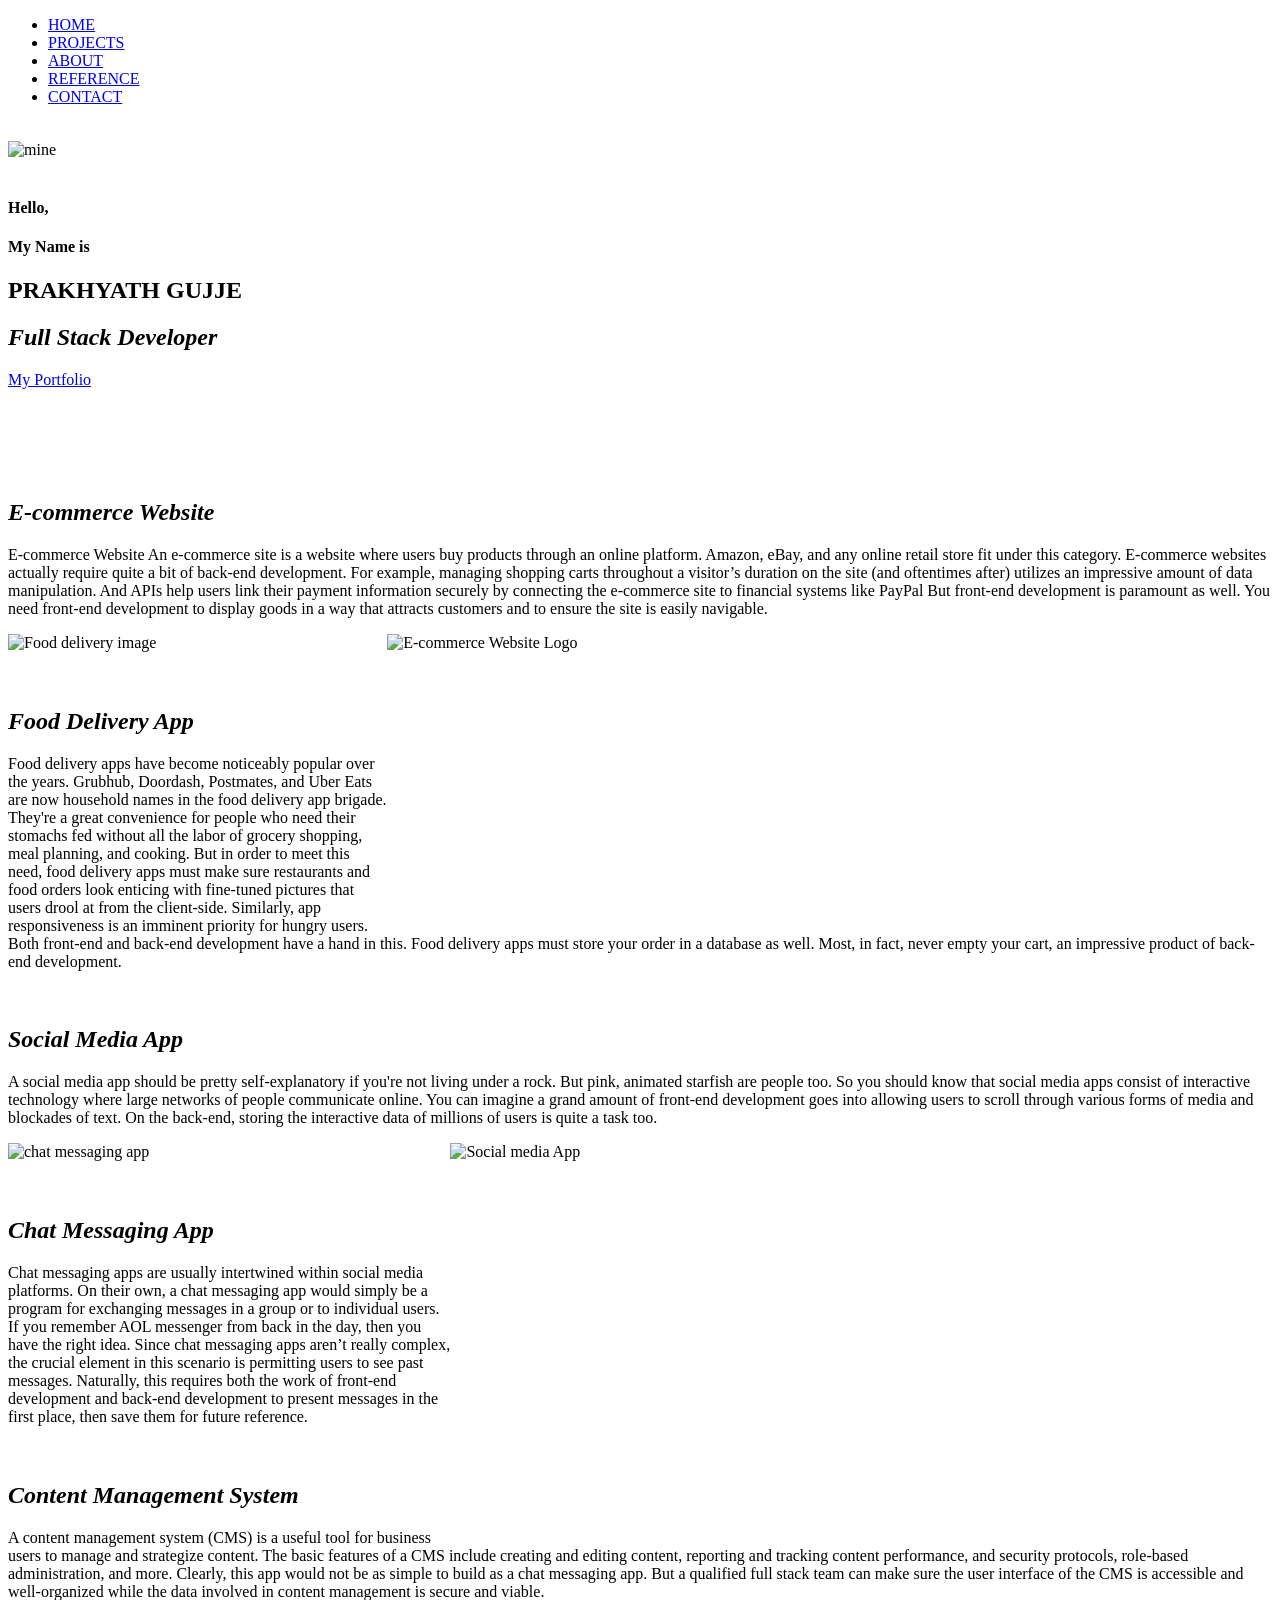
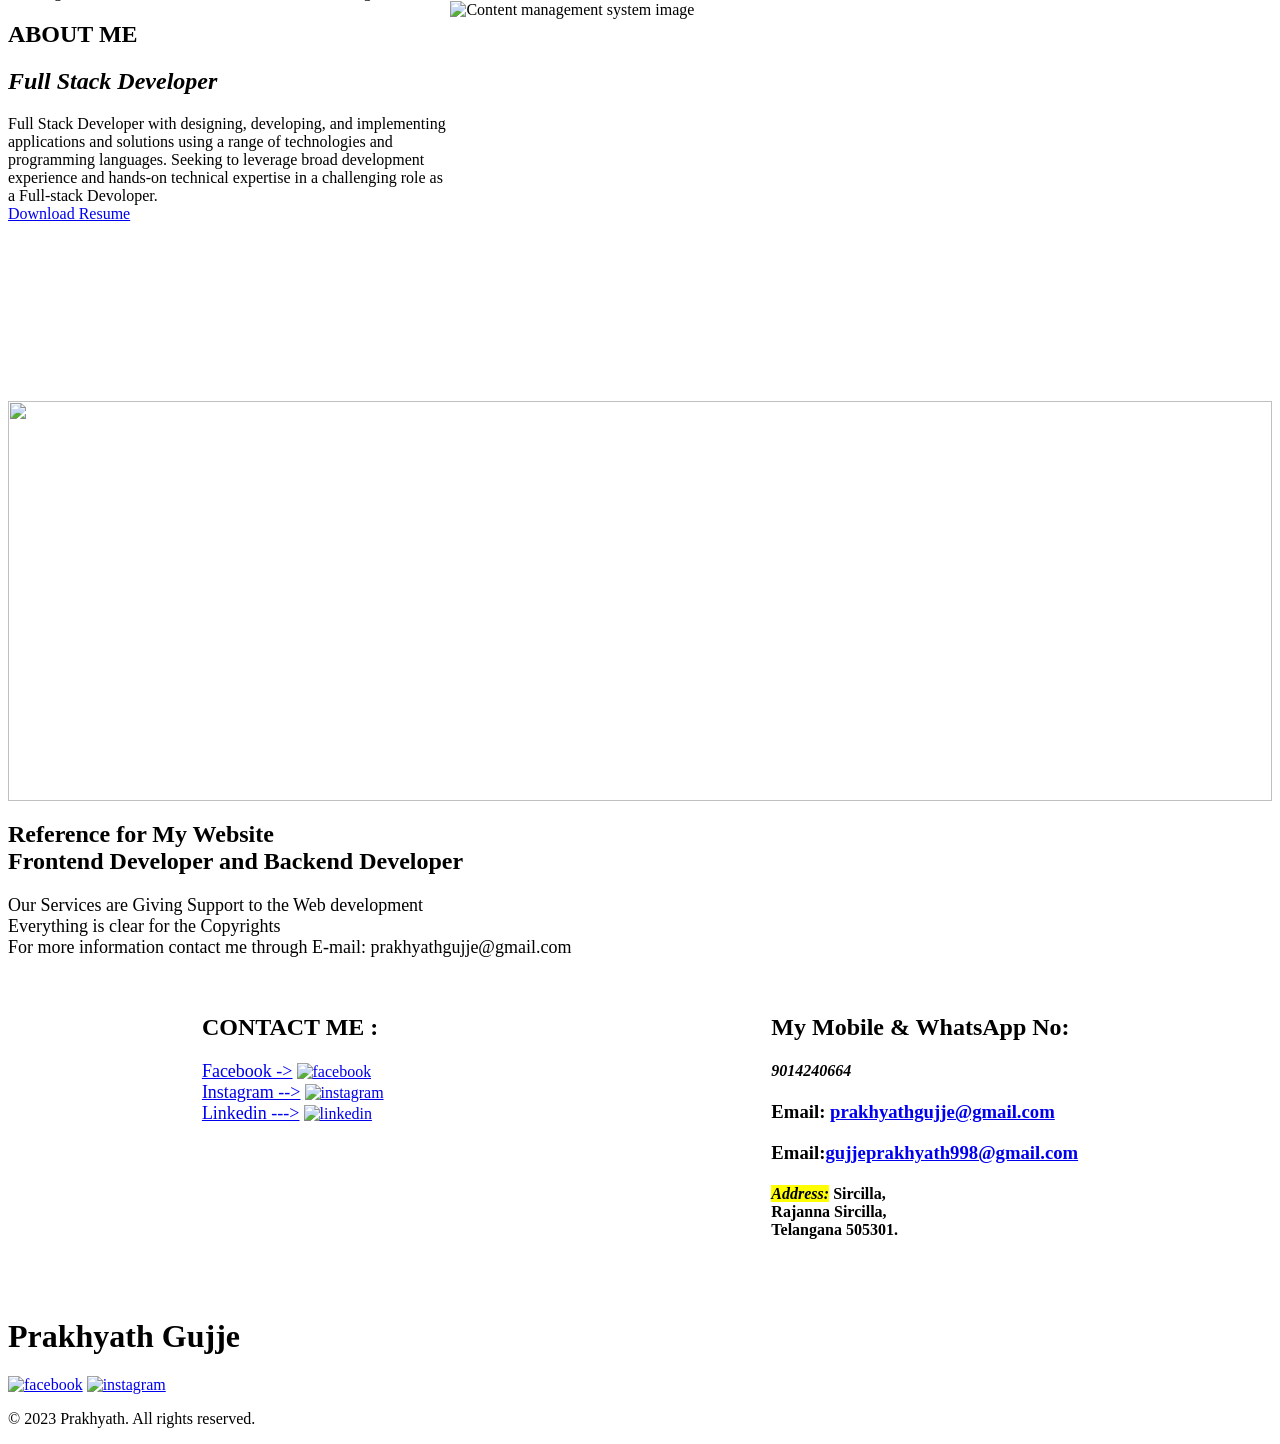
==== index.html @ 306a44a0 "index.html Added responsiveness" ====
<!DOCTYPE html>
<meta charset="UTF-8">
<meta name="description" content="Portfolio of Prakhyath Gujje - Full Stack Developer">
<meta name="viewport" content="width=device-width, initial-scale=1">
<link href="https://fonts.googleapis.com/css2?family=Roboto&display=swap" rel="stylesheet">
<html>
    <head>
    <title>My Portfolio</title>
    <link rel="icon" href="">
  
    <link rel="stylesheet" href="./portfolio.css">
    </head>
   
    <body>
        <header>
        
        <ul>
            <li><a href="#home">HOME </a></li>
        <li><span><a href="#my_projects">PROJECTS </a></span></li>
        <li><a href="#about">ABOUT</a></li>    
        <li><a href="#reference"> REFERENCE </a></li>
        <li> <a href="#contact"> CONTACT</a></li>        </ul>
        </header>
     
        
        <section id="home">
              <div>
            <div class="relative-container">
                    <br>
                <div class="left">
                               
                    <img src="Prakhyath-Img.JPG" height="auto" align="center" width="auto" alt="mine" style="overflow-y: hidden;"><br>
            </div><br>
                
                    <div class="right"> 

                        <h4>Hello,<SPan></SPan></h4>
                        <h4>My Name is <SPAn></SPAn></h4>
                        <h2><span>PRAKHYATH GUJJE</span><br>
                             <h1><i> Full Stack Developer</i></h1>
                               <a href="#my_projects" type="button" class="cta">
                                My Portfolio
                            </a></h2>
               
            </div>
        </div>
              </div>
        </section><br><br><br> 
        <div id="my_projects"> 
       <div>
       
        <article > 
         
                <div>
                   
                    <div>
                <div class="left"><br><br>
                    <h1><i> E-commerce Website</i></h1>
                    <p> E-commerce Website
                        An e-commerce site is a website where users buy products through an online platform.
                        
                        Amazon, eBay, and any online retail store fit under this category. 
                        
                        E-commerce websites actually require quite a bit of back-end development.
                        
                        For example, managing shopping carts throughout a visitor’s duration on the site (and oftentimes after) utilizes an impressive amount of data manipulation.
                        
                        And APIs help users link their payment information securely by connecting the e-commerce site to financial systems like PayPal 
                        
                        But front-end development is paramount as well. You need front-end development to display goods in a way that attracts customers and to ensure the site is easily navigable.               
                    </div>
             <div class="right">
                <img src="E-commerce.png" align="right" height="300px" width="70%" alt="E-commerce Website Logo">
            </div>
            </div>
            </div>
        </article>
        <nav>
            <div class="left">
                <img src="FoodDelivery.jpg" height="400px" width="65%" alt="Food delivery image">
             </div><br><br>
             <div class="right">
                <h1><i> Food Delivery App</i></h1>
               
                Food delivery apps have become noticeably popular over the years. 
                
                Grubhub, Doordash, Postmates, and Uber Eats are now household names in the food delivery app brigade. 
                
                They're a great convenience for people who need their stomachs fed without all the labor of grocery shopping, meal planning, and cooking. 
                
                But in order to meet this need, food delivery apps must make sure restaurants and food orders look enticing with fine-tuned pictures that users drool at from the client-side. 
                
                Similarly, app responsiveness is an imminent priority for hungry users. Both front-end and back-end development have a hand in this. 
                
                Food delivery apps must store your order in a database as well. Most, in fact, never empty your cart, an impressive product of back-end development. 
             </div>
             
        </nav>
    
        <article>
            <div class="left"><br><br>
               <h1><i>Social Media App</i></h1> 
               <p>A social media app should be pretty self-explanatory if you're not living under a rock. But pink, animated starfish are people too. 
                
                So you should know that social media apps consist of interactive technology where large networks of people communicate online.  
                
                You can imagine a grand amount of front-end development goes into allowing users to scroll through various forms of media and blockades of text. 
                
                On the back-end, storing the interactive data of millions of users is quite a task too. </p> 
            </div>
            <div class="right">
                <img src="SocialMedia.jpg" align="right" height="400px" width="65%" alt="Social media App">
            </div>
        </article>
        <nav>
            <div class="left">
        <img src="ChatMessage.jpg" height="400px" width="65%" alt="chat messaging app">
    </div>
    <div class="right"><br><br>
       <h1><i> Chat Messaging App</i></h1>
Chat messaging apps are usually intertwined within social media platforms. 

On their own, a chat messaging app would simply be a program for exchanging messages in a group or to individual users. 

If you remember AOL messenger from back in the day, then you have the right idea. 

Since chat messaging apps aren’t really complex, the crucial element in this scenario is permitting users to see past messages. 

Naturally, this requires both the work of front-end development and back-end development to present messages in the first place, then save them for future reference.


    </div>
    
        </nav>
        <article>
            <div class="left"><br><br>
               
              <h1><i>Content Management System</i></h1>  
A content management system (CMS) is a useful tool for business users to manage and strategize content. 

The basic features of a CMS include creating and editing content, reporting and tracking content performance, and security protocols, role-based administration, and more. 

Clearly, this app would not be as simple to build as a chat messaging app. 

But a qualified full stack team can make sure the user interface of the CMS is accessible and well-organized while the data involved in content management is secure and viable. 
            </div>
            <div class="right">
                <img src="ContentManagement.png" align="right" height="400px" width="65%" alt="Content management system image">
            </div>
        </article>
    </div>
</div>
    <nav id="about">
        <div class="right">
            <h1> ABOUT ME</h1>
           <h1><i> Full Stack Developer</i></h1>
            Full Stack Developer with designing, developing, and implementing applications and solutions using a range of technologies and programming languages. Seeking to leverage broad development experience and hands-on technical expertise in a challenging role as a Full-stack Devoloper. <br>
            <a href="prakhyath-gujje-dotNet-resume-23-08-23.pdf.pdf" type="button" target="_blank" class="cta">
             Download Resume
            </a>
        </div>
        <div class="left">
            <img src="AboutMe.jpg" align="center" height="400px" width="100%">
        </div>
       
    </nav>
        <section>
            <div id="reference">
                      <h1>Reference for My Website<br>
                        Frontend Developer and Backend Developer</h1> 
                        <div>
                            <P style="font-size:large;">
                            Our Services are Giving Support to the Web development<br>
                            Everything is clear for the Copyrights <br>
                            For more information contact me through E-mail: prakhyathgujje@gmail.com
                        </P>
                        
                   </div>

                </div>
            </section><br>

            <article style="display: flex; width: 100%; justify-content: space-around;">
                <div id="contact">
                    <h1><span>C</span>ONTACT  <SPan>M</SPan>E :</h1>
                
                    <a href="https://www.facebook.com/prakyath.gujje" target="_blank" style="font-size: large;">Facebook -></a>
                    <a href="https://www.facebook.com/prakyath.gujje" target="_blank"><img src="https://1000logos.net/wp-content/uploads/2021/04/Facebook-logo.png" alt="facebook" height="25px" width="25px"></a><br>
                    <a href="https://www.instagram.com/prakhyath.gujje/" target="_blank" style="font-size: large;">Instagram --></a>
                    <a href="https://www.instagram.com/prakhyath.gujje/" target="_blank"><img src="https://upload.wikimedia.org/wikipedia/commons/thumb/a/a5/Instagram_icon.png/2048px-Instagram_icon.png" height="25px" width="25px" alt="instagram"></a><br>
                    <a href="https://in.linkedin.com/in/prakhyath-gujje-5b1981227?trk=people-guest_people_search-card&original_referer=https%3A%2F%2Fwww.google.com%2F" target="_blank" style="font-size: large;">Linkedin ---></a>
                    <a href="https://in.linkedin.com/in/prakhyath-gujje-5b1981227?trk=people-guest_people_search-card&original_referer=https%3A%2F%2Fwww.google.com%2F"><img src="https://upload.wikimedia.org/wikipedia/commons/thumb/f/f8/LinkedIn_icon_circle.svg/2048px-LinkedIn_icon_circle.svg.png" height="25px" width="25px" alt="linkedin"></a><br>
                    

                </div>   
                <div>
                    <h1>My Mobile & WhatsApp No:</h1> 
                    <h4><i>  9014240664</i></h4>
                    <h3>Email: <a href="https://webmail.au.syrahost.com/" target="_blank">prakhyathgujje@gmail.com</a> </h3>
                    <h3>Email:<a href="https://webmail.au.syrahost.com/" target="_blank">gujjeprakhyath998@gmail.com</a> </h3>

                    <h4><p><i><mark> Address:</mark></i> 
                        Sircilla, <br>
                        Rajanna Sircilla, <br>
                        Telangana 505301.
                    </h4>
                    </p>
                  
                </div>
            </article><br><br>
    
        
            <footer>
                <div class="bottom">
            <h1><span>P</span>rakhyath <span>G</span>ujje</h1>
            <a href="https://www.facebook.com/prakyath.gujje" target="_blank"><img src="https://1000logos.net/wp-content/uploads/2021/04/Facebook-logo.png" alt="facebook" height="25px" width="25px"></a>
            <a href="https://www.instagram.com/prakhyath.gujje/" target="_blank"><img src="https://upload.wikimedia.org/wikipedia/commons/thumb/a/a5/Instagram_icon.png/2048px-Instagram_icon.png" height="25px" width="25px" alt="instagram"></a><br>
            <!-- <p>copyright © 2022 Prakhyath. All reserved</p> -->
            <p class="copy">&copy; 2023 Prakhyath. All rights reserved.</p>
            </div>
        </footer>
    
    
    </body>
    </html>
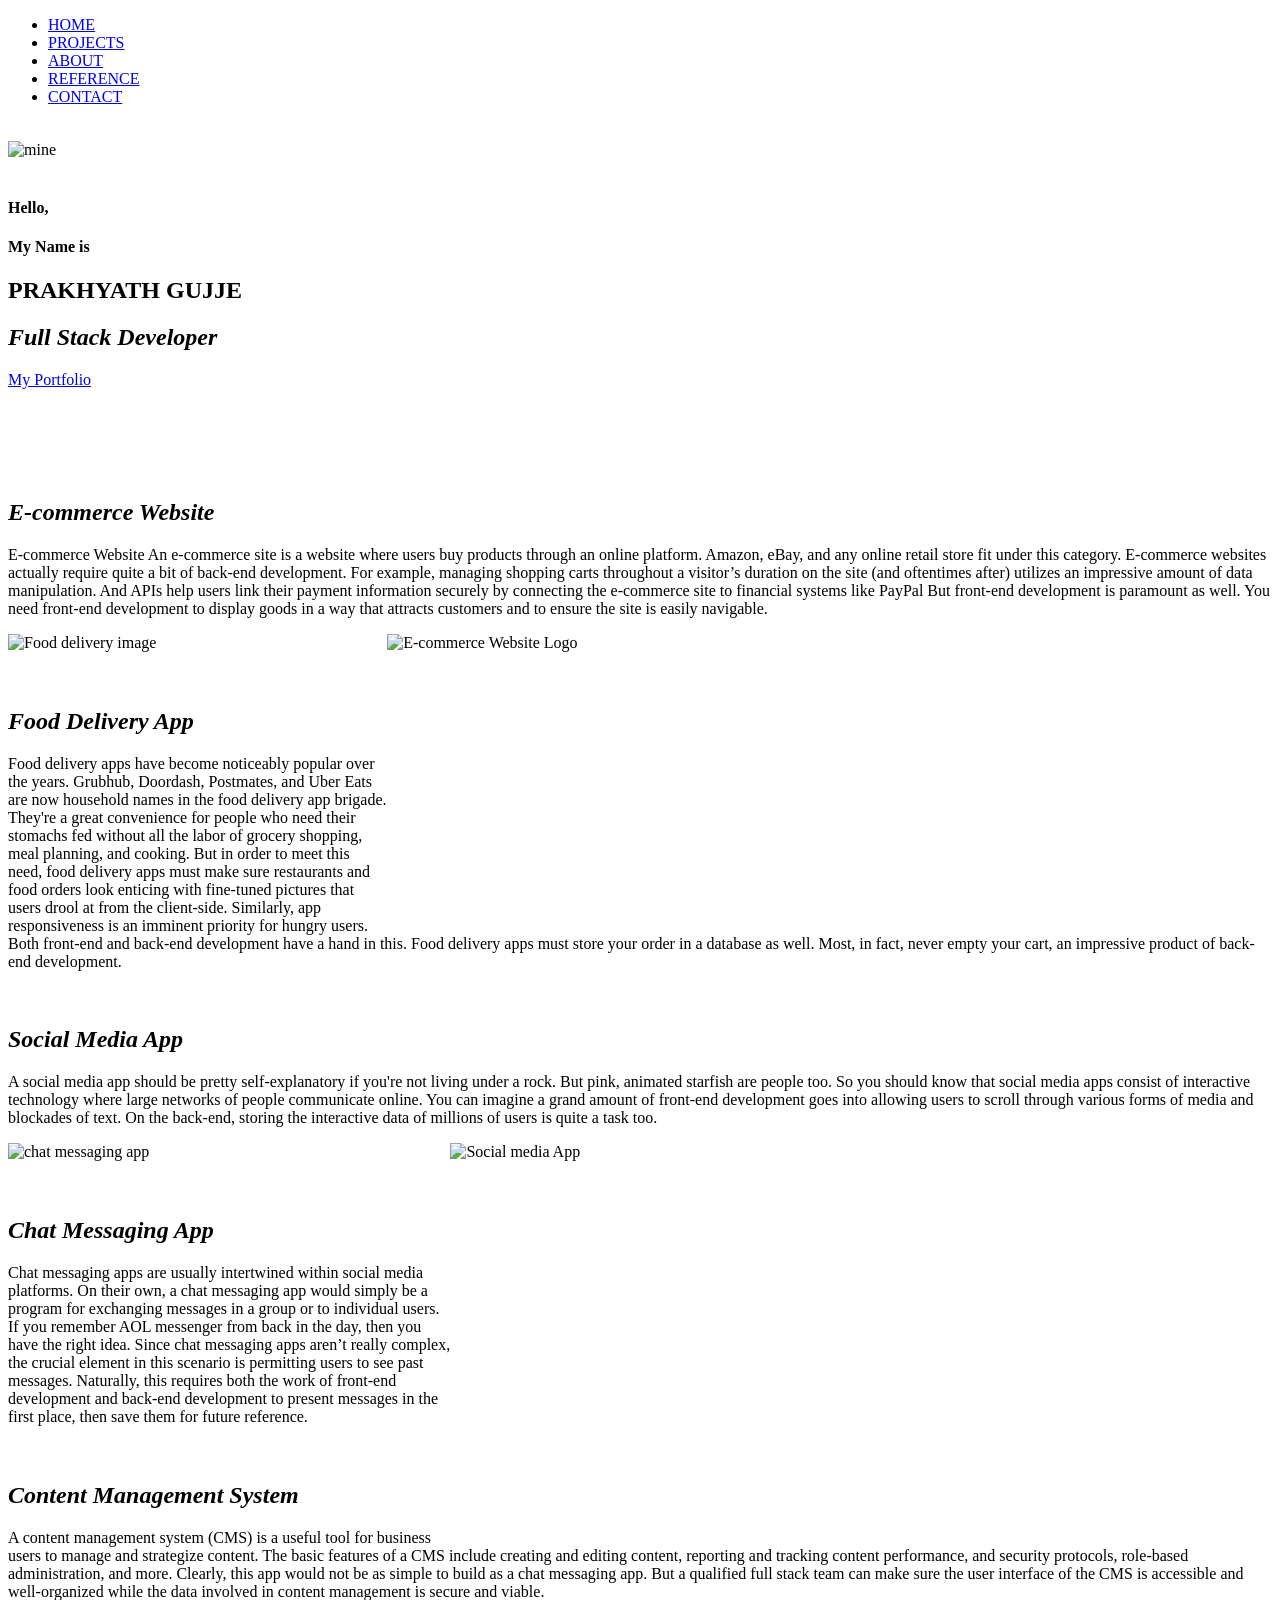
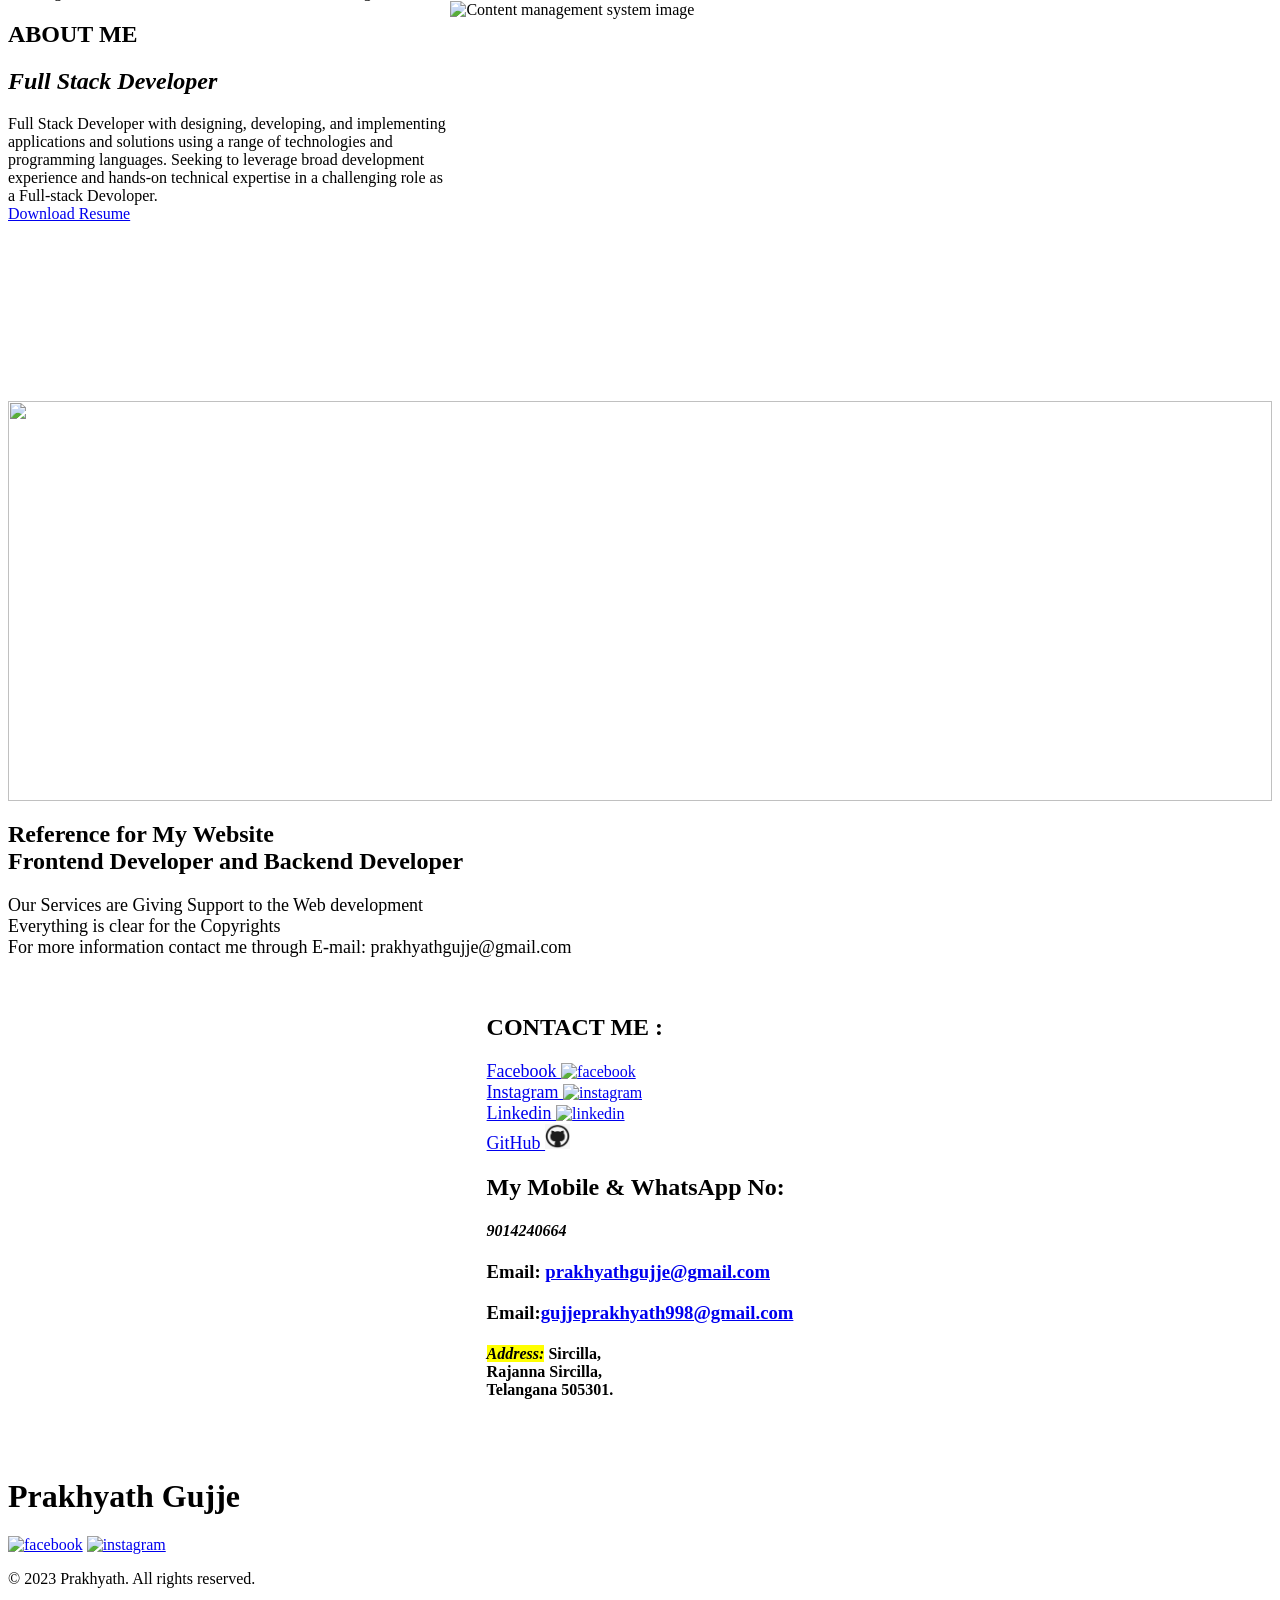
==== commit 67d5d8e7: "Merge fadec91f8961dffd25506028a5bb194510a797cb into 306a44a0afc6c54acf7d674aa95627bd147bd90b" ====
--- a/index.html
+++ b/index.html
@@ -183,13 +183,15 @@
             <article style="display: flex; width: 100%; justify-content: space-around;">
                 <div id="contact">
                     <h1><span>C</span>ONTACT  <SPan>M</SPan>E :</h1>
-                
-                    <a href="https://www.facebook.com/prakyath.gujje" target="_blank" style="font-size: large;">Facebook -></a>
+           
+                    <a href="https://www.facebook.com/prakyath.gujje" target="_blank" style="font-size: large;">Facebook        </a>
                     <a href="https://www.facebook.com/prakyath.gujje" target="_blank"><img src="https://1000logos.net/wp-content/uploads/2021/04/Facebook-logo.png" alt="facebook" height="25px" width="25px"></a><br>
-                    <a href="https://www.instagram.com/prakhyath.gujje/" target="_blank" style="font-size: large;">Instagram --></a>
+                    <a href="https://www.instagram.com/prakhyath.gujje/" target="_blank" style="font-size: large;">Instagram        </a>
                     <a href="https://www.instagram.com/prakhyath.gujje/" target="_blank"><img src="https://upload.wikimedia.org/wikipedia/commons/thumb/a/a5/Instagram_icon.png/2048px-Instagram_icon.png" height="25px" width="25px" alt="instagram"></a><br>
-                    <a href="https://in.linkedin.com/in/prakhyath-gujje-5b1981227?trk=people-guest_people_search-card&original_referer=https%3A%2F%2Fwww.google.com%2F" target="_blank" style="font-size: large;">Linkedin ---></a>
-                    <a href="https://in.linkedin.com/in/prakhyath-gujje-5b1981227?trk=people-guest_people_search-card&original_referer=https%3A%2F%2Fwww.google.com%2F"><img src="https://upload.wikimedia.org/wikipedia/commons/thumb/f/f8/LinkedIn_icon_circle.svg/2048px-LinkedIn_icon_circle.svg.png" height="25px" width="25px" alt="linkedin"></a><br>
+                    <a href="https://www.linkedin.com/in/prakhyath-gujje-17151aa7/" target="_blank" style="font-size: large;">Linkedin      </a>
+                    <a href="https://www.linkedin.com/in/prakhyath-gujje-17151aa7/" target="_blank"><img src="https://upload.wikimedia.org/wikipedia/commons/thumb/f/f8/LinkedIn_icon_circle.svg/2048px-LinkedIn_icon_circle.svg.png" height="25px" width="25px" alt="linkedin"></a><br>
+                    <a href="https://github.com/prakhyathgujje" target="_blank" style="font-size: large;">GitHub        </a>
+                    <a href="https://github.com/prakhyathgujje" target="_blank"><img src="github-logo.png" height="25px" width="25px" alt="linkedin"></a><br
                     
 
                 </div>   
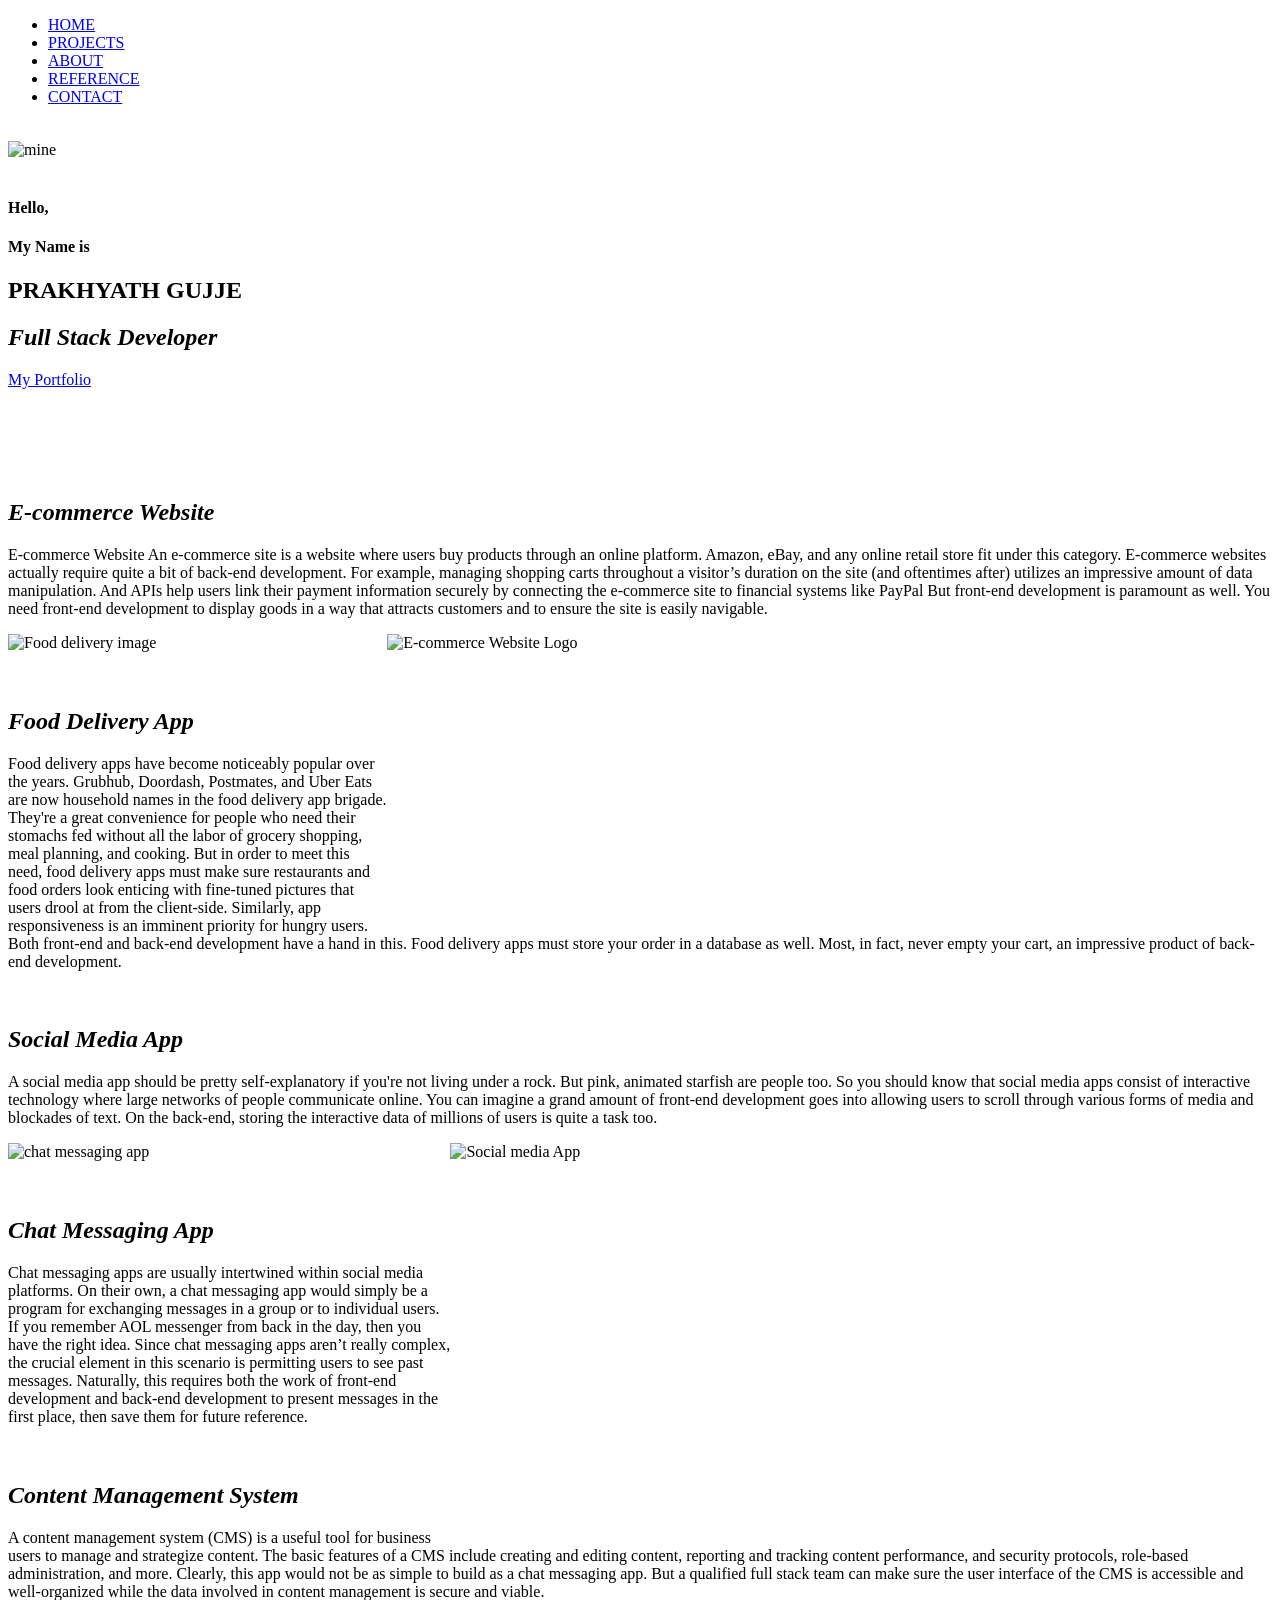
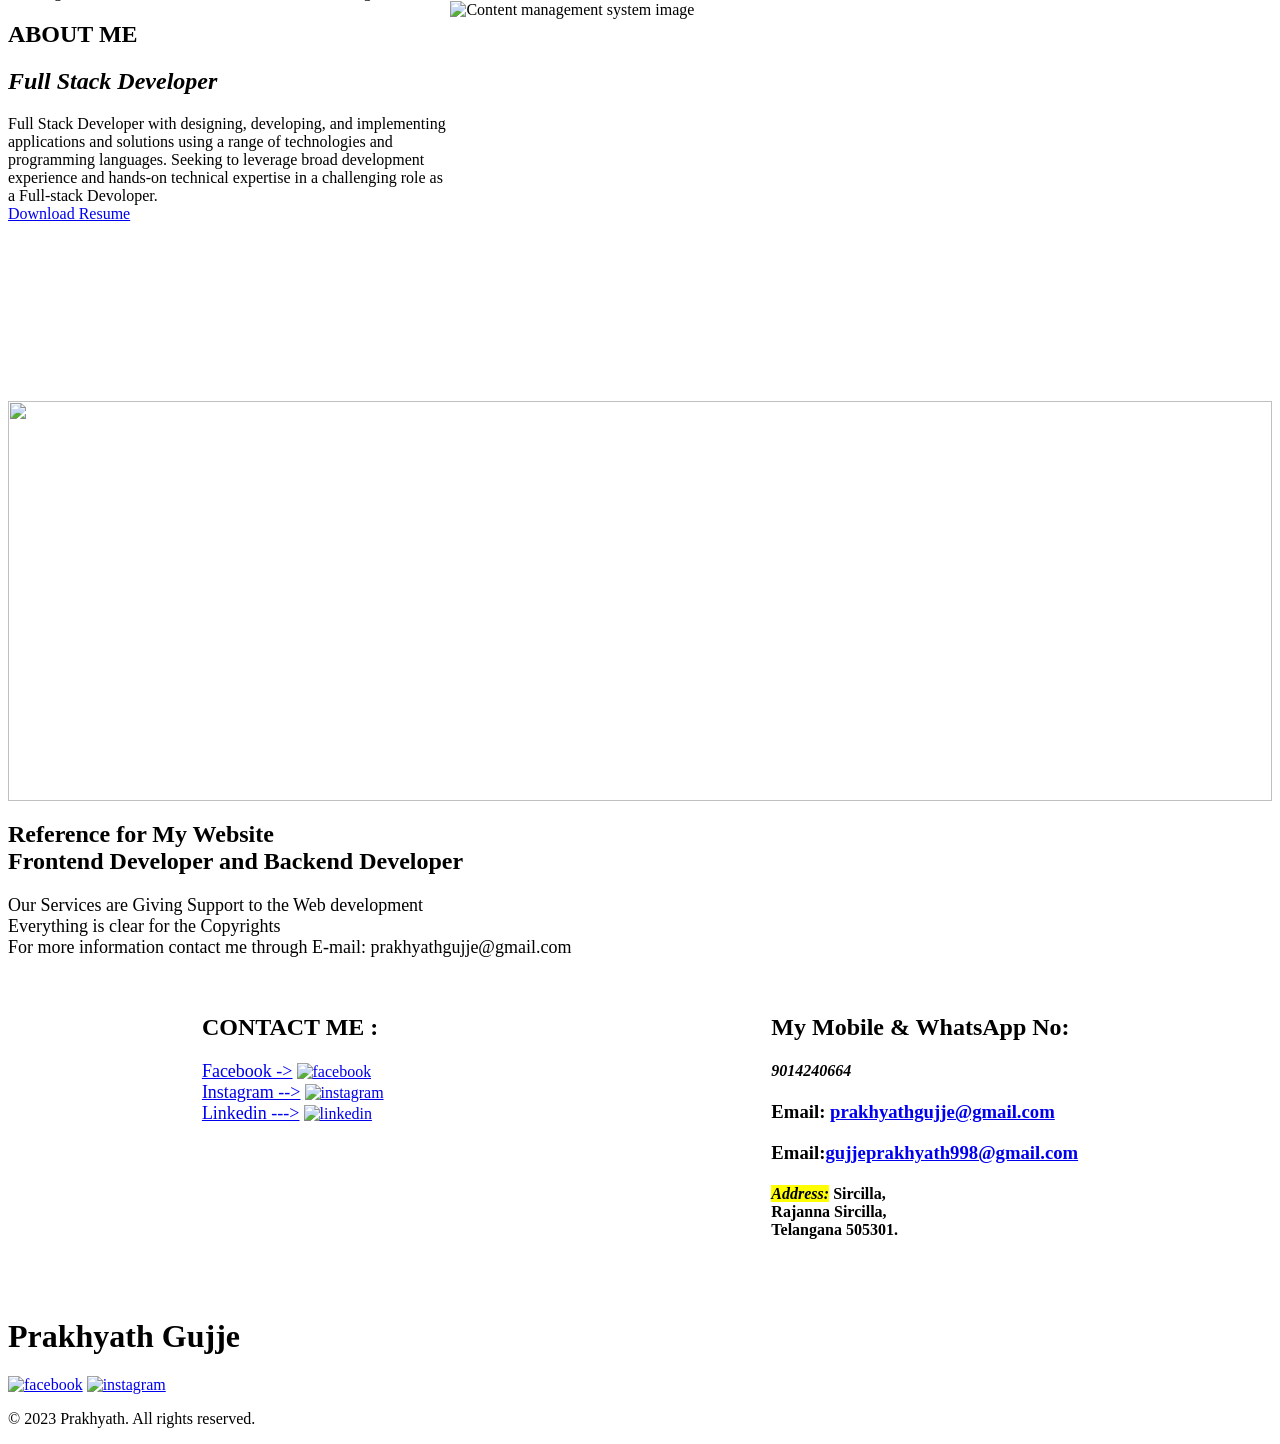
==== commit 03fd570d: "Update index.html Updated Resume" ====
--- a/index.html
+++ b/index.html
@@ -155,7 +155,7 @@
             <h1> ABOUT ME</h1>
            <h1><i> Full Stack Developer</i></h1>
             Full Stack Developer with designing, developing, and implementing applications and solutions using a range of technologies and programming languages. Seeking to leverage broad development experience and hands-on technical expertise in a challenging role as a Full-stack Devoloper. <br>
-            <a href="prakhyath-gujje-dotNet-resume-23-08-23.pdf.pdf" type="button" target="_blank" class="cta">
+            <a href="PrakhyathGujjeResume.pdf" type="button" target="_blank" class="cta">
              Download Resume
             </a>
         </div>
@@ -183,15 +183,13 @@
             <article style="display: flex; width: 100%; justify-content: space-around;">
                 <div id="contact">
                     <h1><span>C</span>ONTACT  <SPan>M</SPan>E :</h1>
-           
-                    <a href="https://www.facebook.com/prakyath.gujje" target="_blank" style="font-size: large;">Facebook        </a>
+                
+                    <a href="https://www.facebook.com/prakyath.gujje" target="_blank" style="font-size: large;">Facebook -></a>
                     <a href="https://www.facebook.com/prakyath.gujje" target="_blank"><img src="https://1000logos.net/wp-content/uploads/2021/04/Facebook-logo.png" alt="facebook" height="25px" width="25px"></a><br>
-                    <a href="https://www.instagram.com/prakhyath.gujje/" target="_blank" style="font-size: large;">Instagram        </a>
+                    <a href="https://www.instagram.com/prakhyath.gujje/" target="_blank" style="font-size: large;">Instagram --></a>
                     <a href="https://www.instagram.com/prakhyath.gujje/" target="_blank"><img src="https://upload.wikimedia.org/wikipedia/commons/thumb/a/a5/Instagram_icon.png/2048px-Instagram_icon.png" height="25px" width="25px" alt="instagram"></a><br>
-                    <a href="https://www.linkedin.com/in/prakhyath-gujje-17151aa7/" target="_blank" style="font-size: large;">Linkedin      </a>
-                    <a href="https://www.linkedin.com/in/prakhyath-gujje-17151aa7/" target="_blank"><img src="https://upload.wikimedia.org/wikipedia/commons/thumb/f/f8/LinkedIn_icon_circle.svg/2048px-LinkedIn_icon_circle.svg.png" height="25px" width="25px" alt="linkedin"></a><br>
-                    <a href="https://github.com/prakhyathgujje" target="_blank" style="font-size: large;">GitHub        </a>
-                    <a href="https://github.com/prakhyathgujje" target="_blank"><img src="github-logo.png" height="25px" width="25px" alt="linkedin"></a><br
+                    <a href="https://in.linkedin.com/in/prakhyath-gujje-5b1981227?trk=people-guest_people_search-card&original_referer=https%3A%2F%2Fwww.google.com%2F" target="_blank" style="font-size: large;">Linkedin ---></a>
+                    <a href="https://in.linkedin.com/in/prakhyath-gujje-5b1981227?trk=people-guest_people_search-card&original_referer=https%3A%2F%2Fwww.google.com%2F"><img src="https://upload.wikimedia.org/wikipedia/commons/thumb/f/f8/LinkedIn_icon_circle.svg/2048px-LinkedIn_icon_circle.svg.png" height="25px" width="25px" alt="linkedin"></a><br>
                     
 
                 </div>   
@@ -226,3 +224,4 @@
     </body>
     </html>
 
+
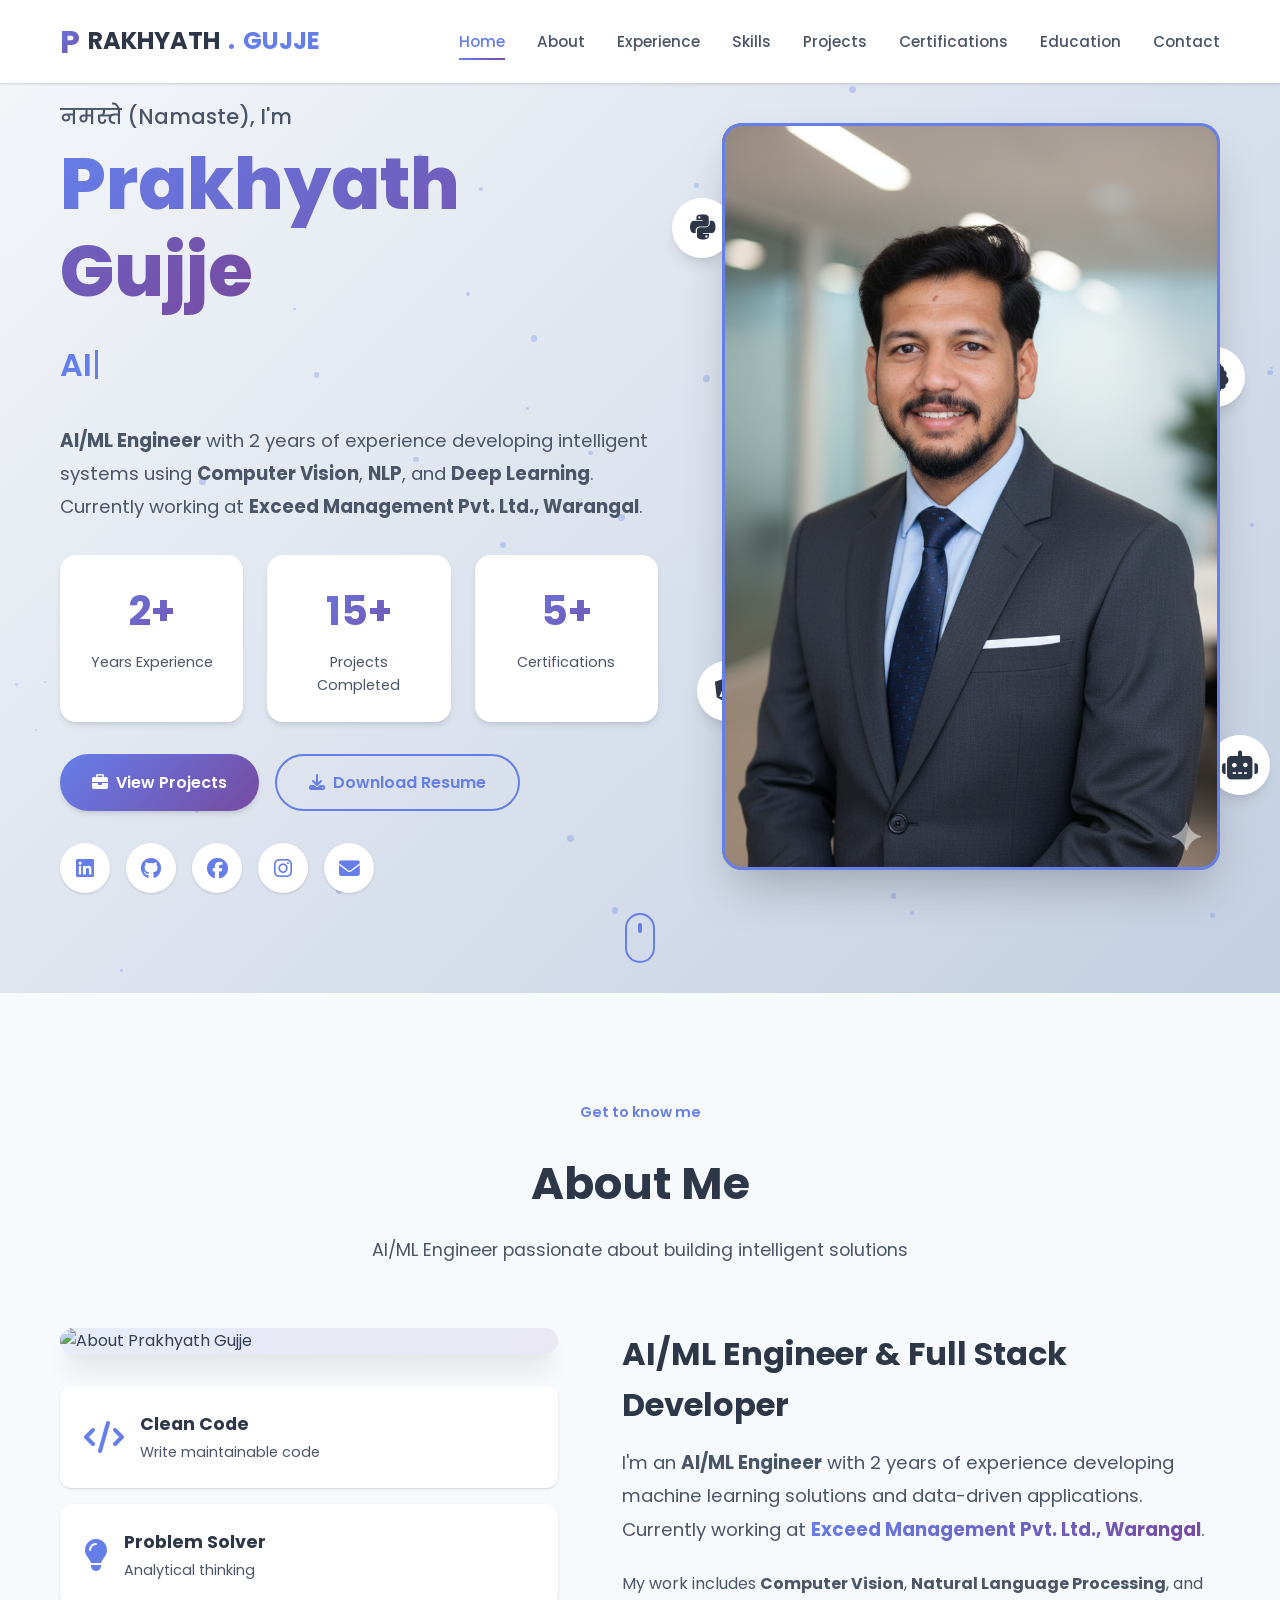
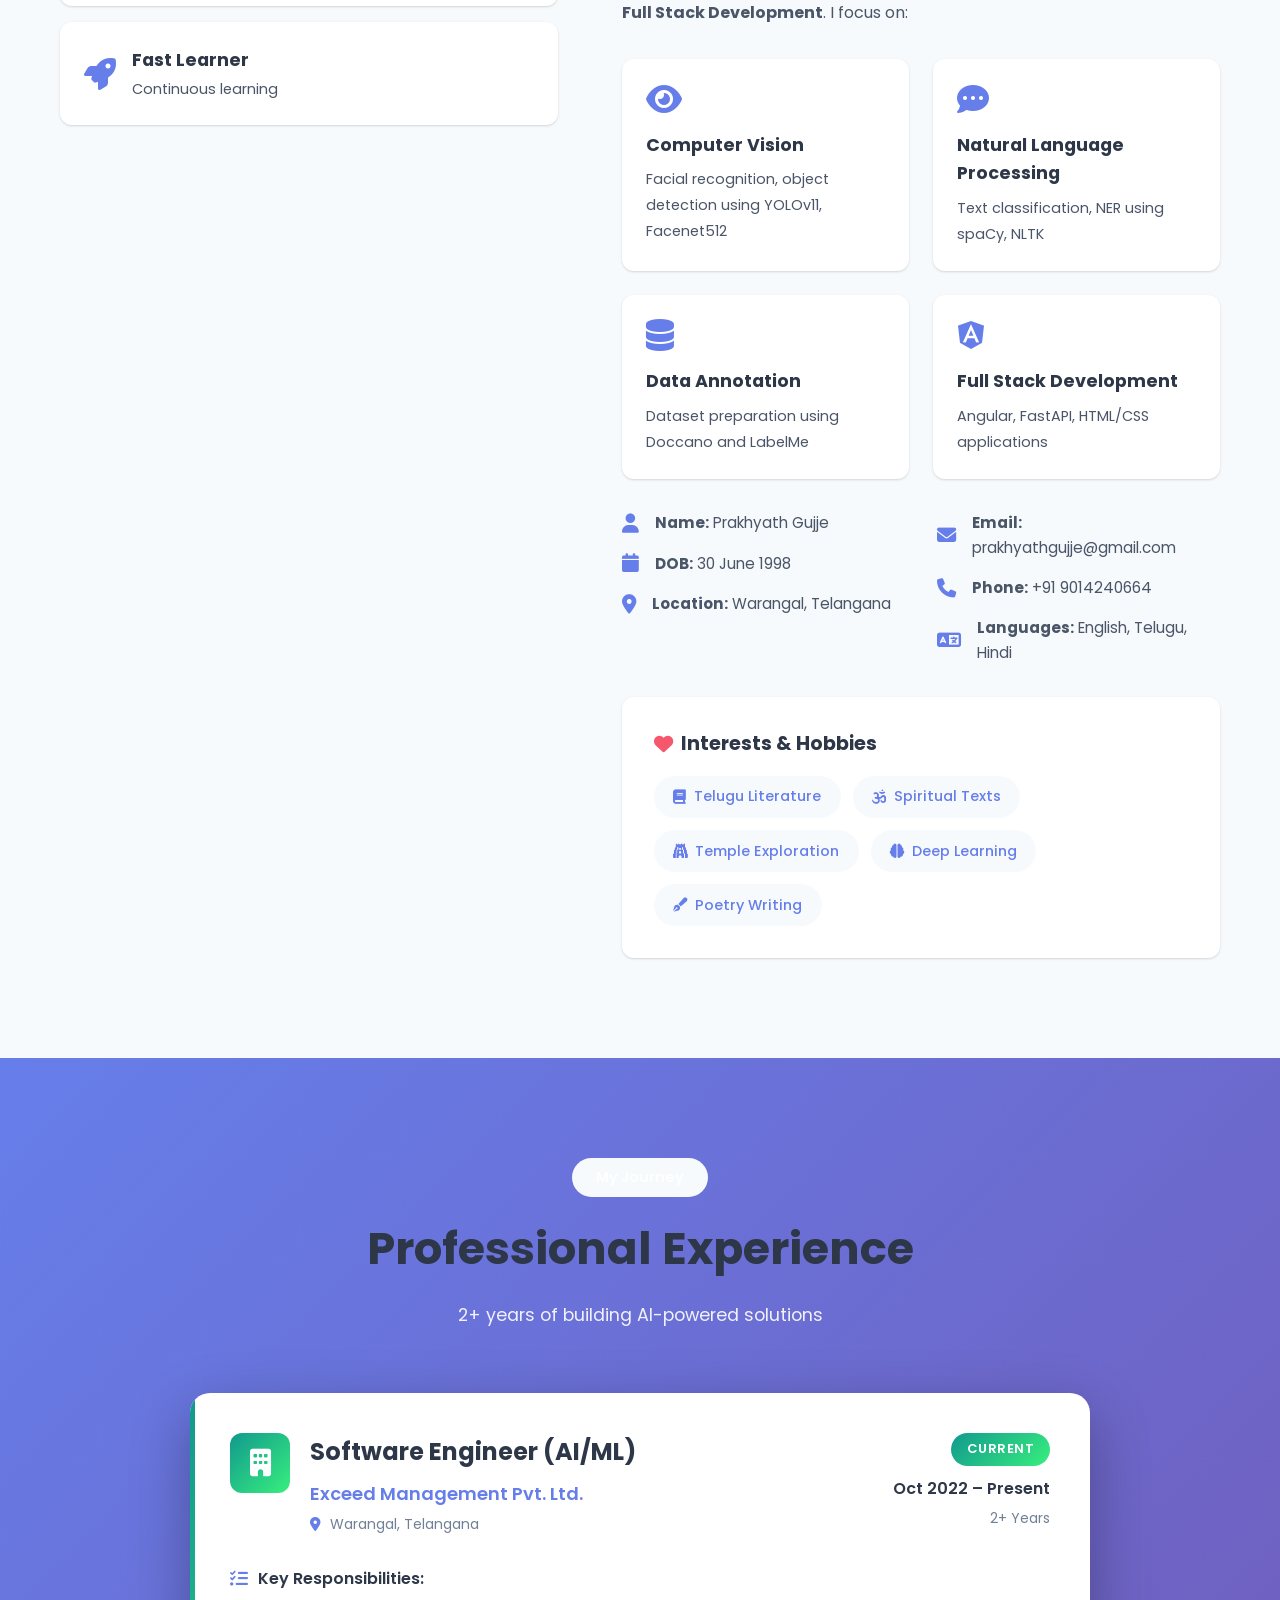
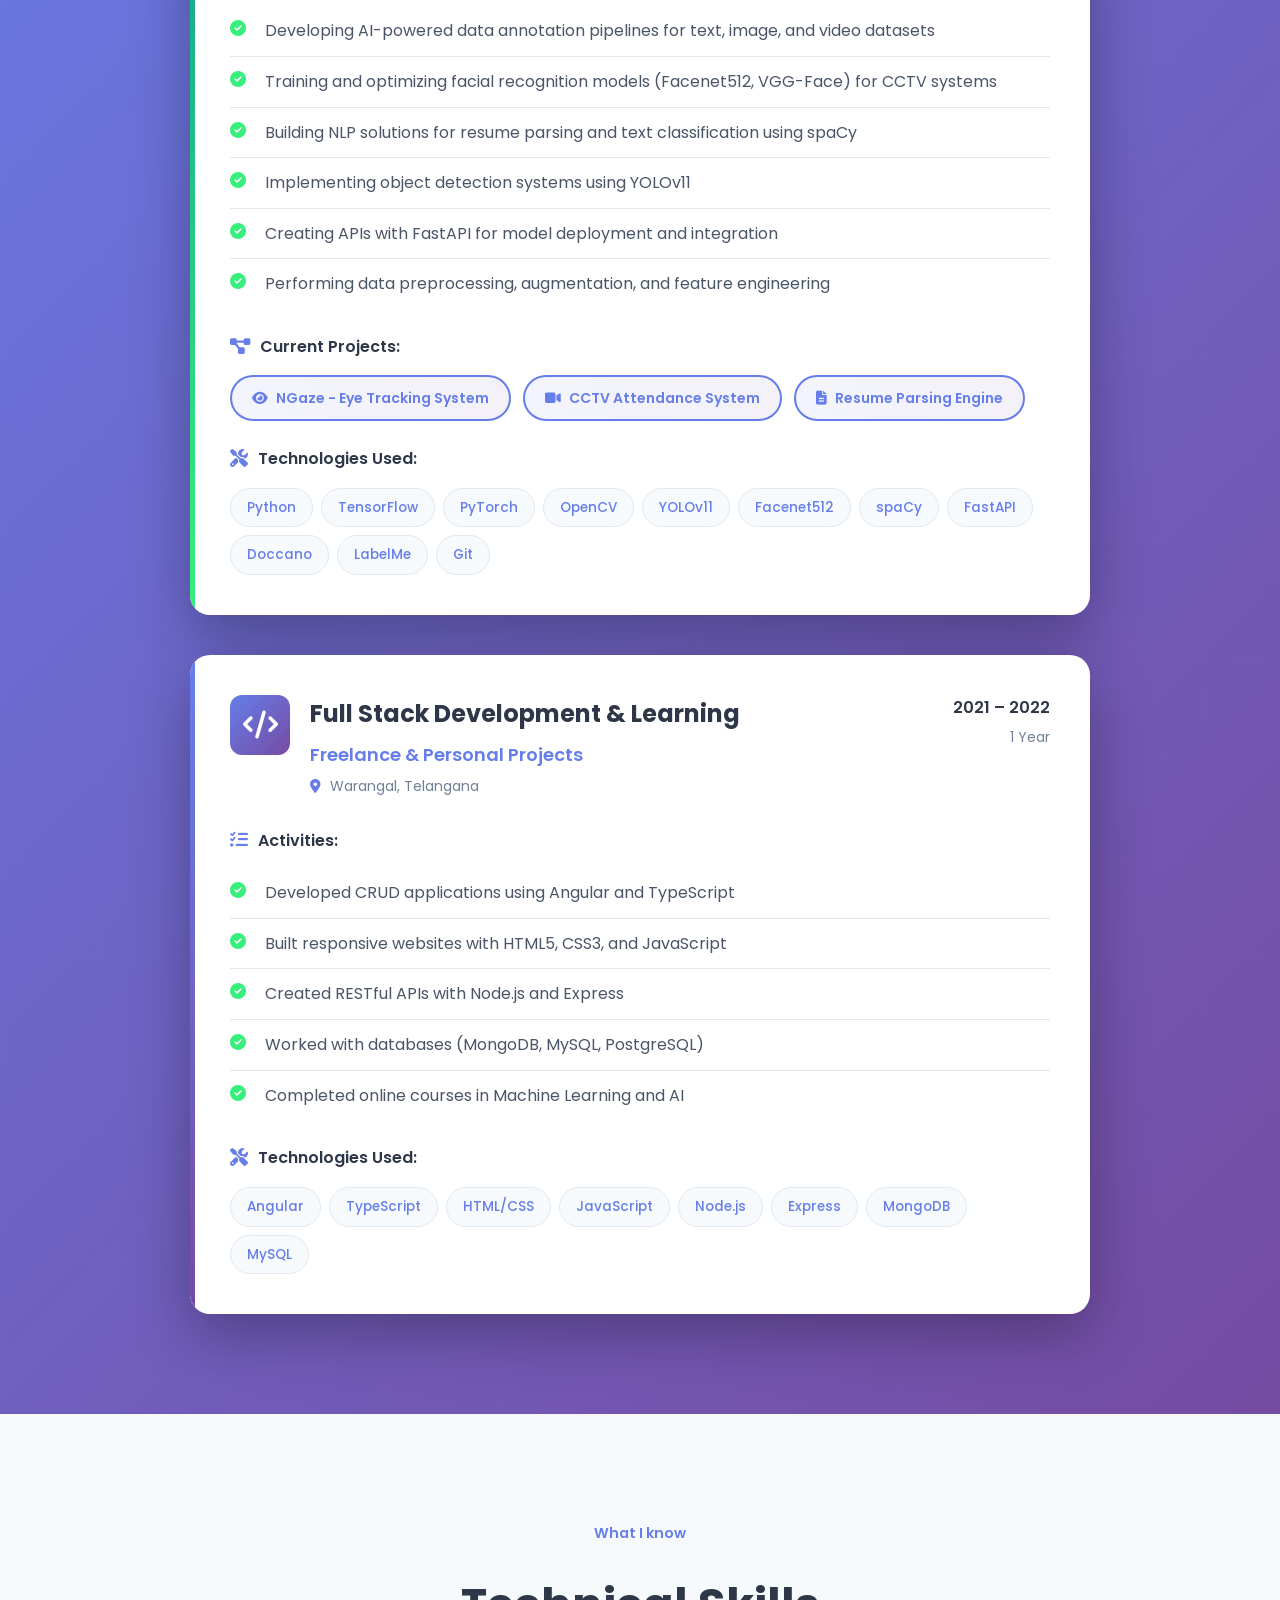
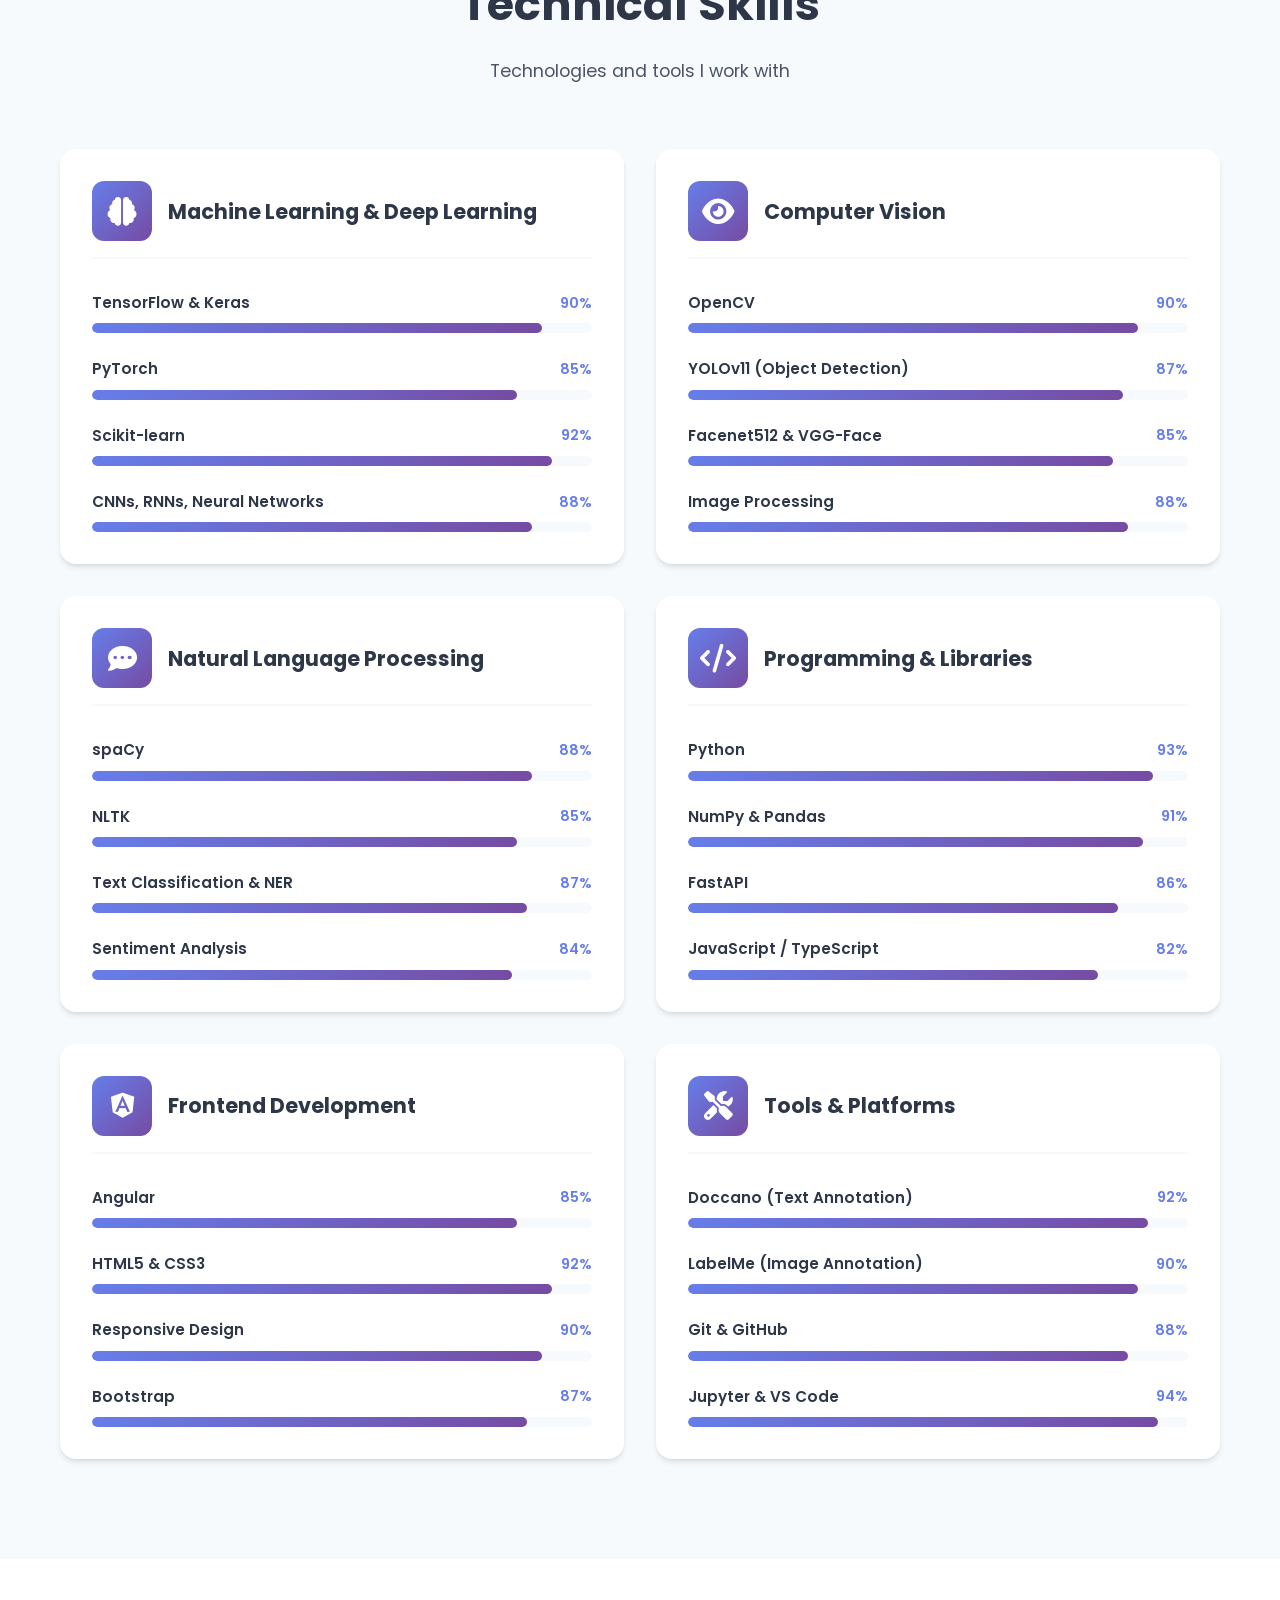
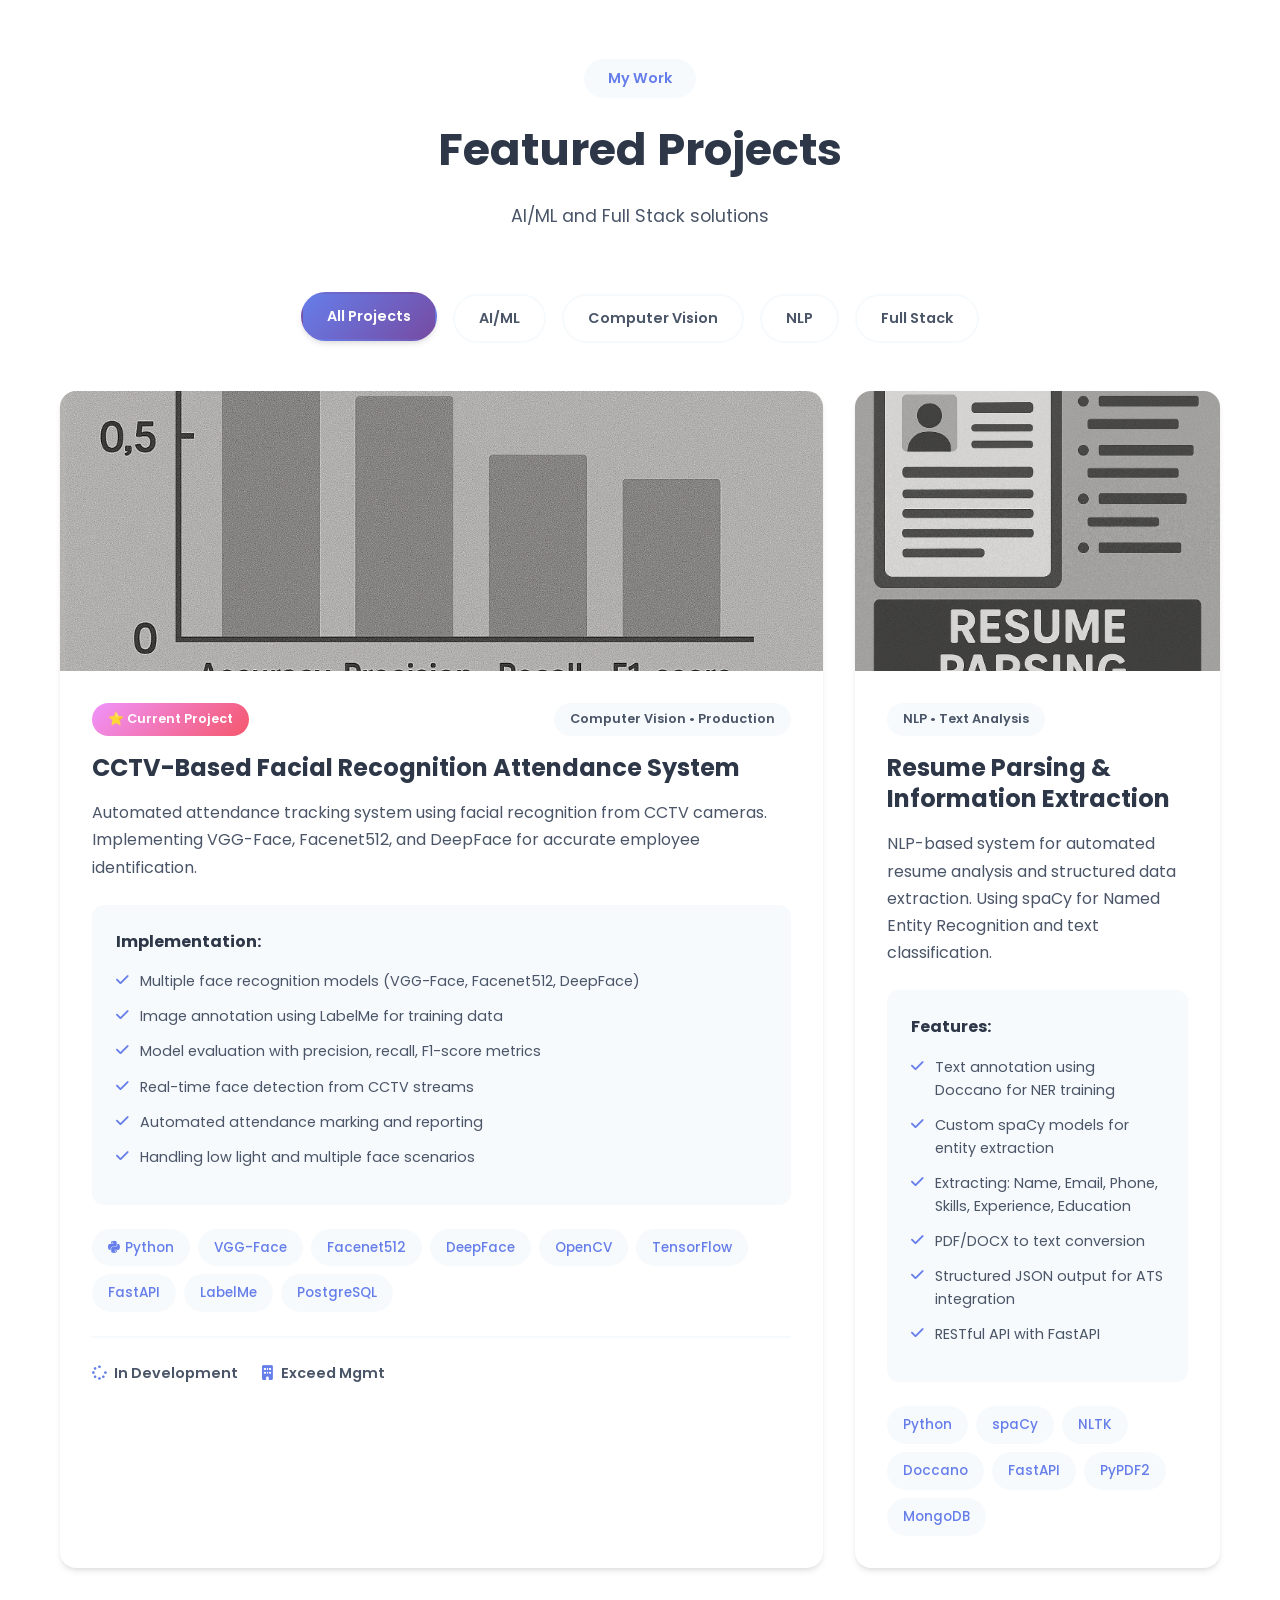
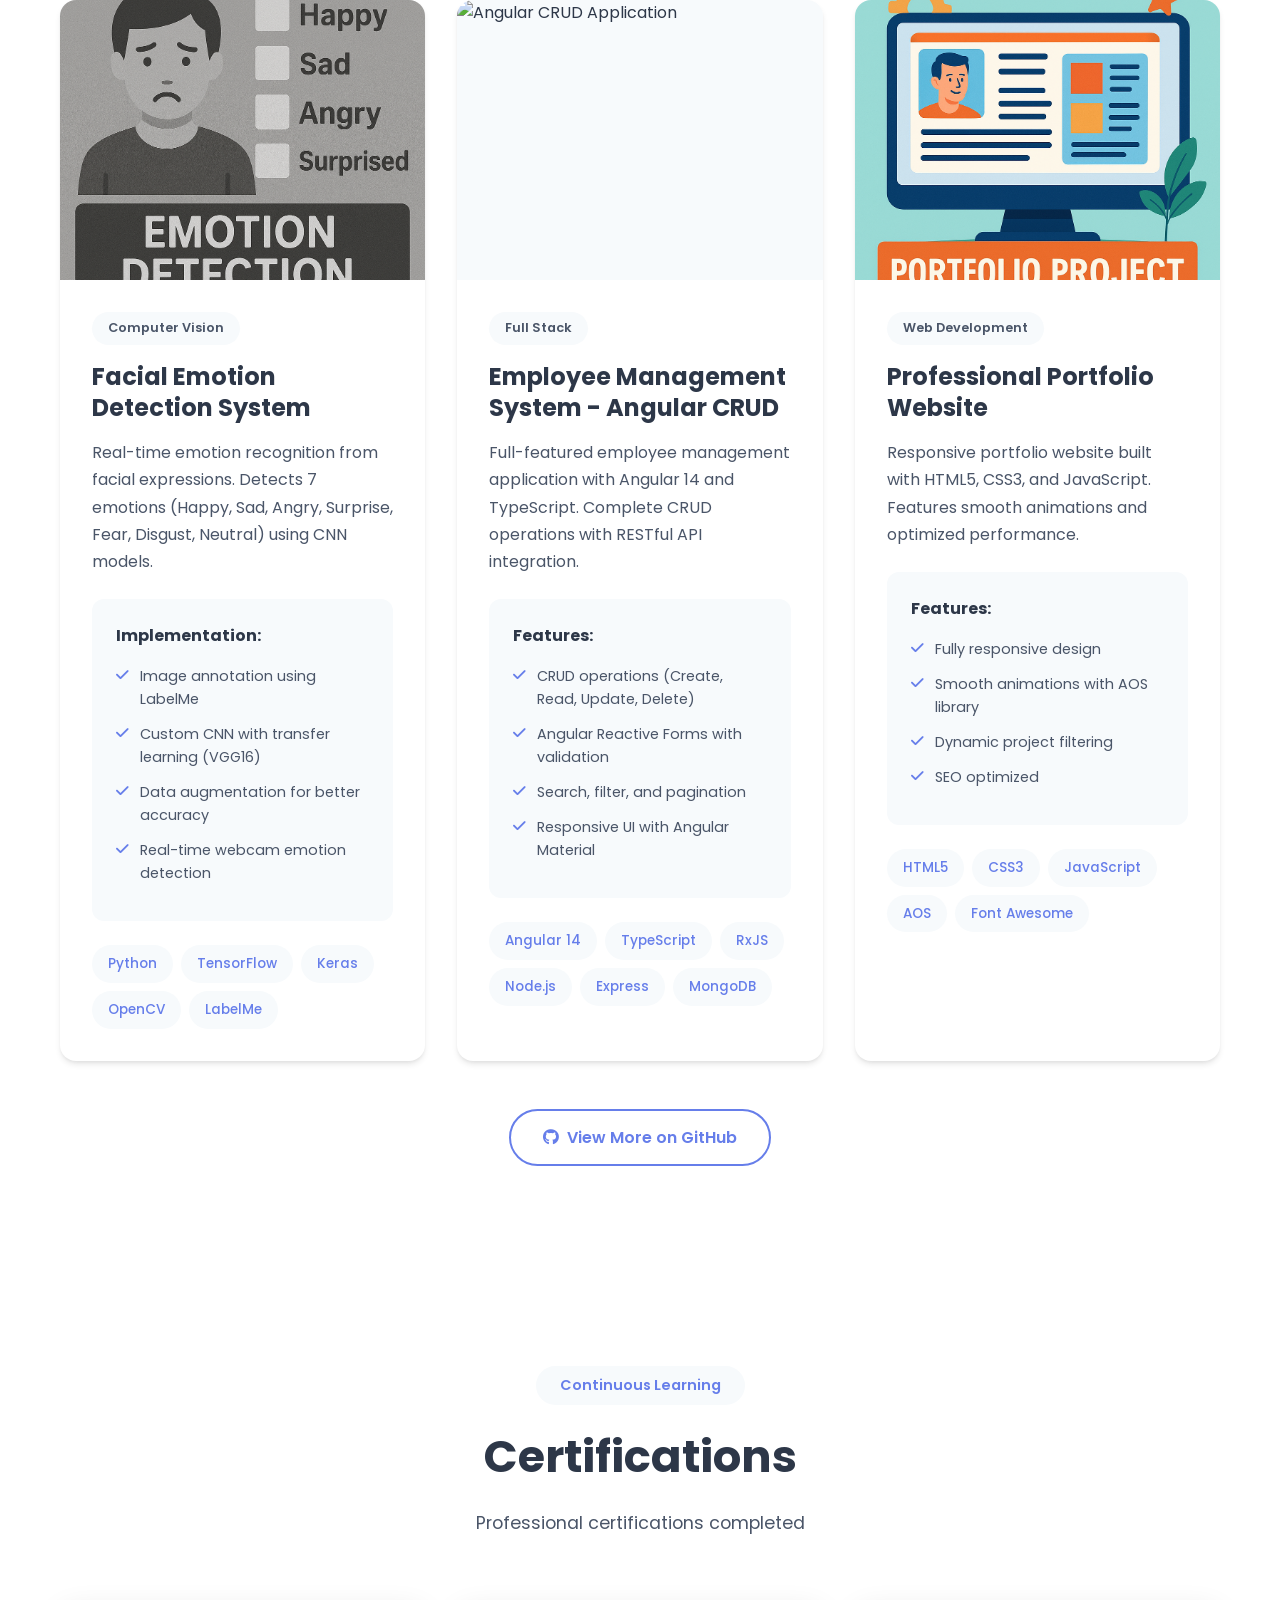
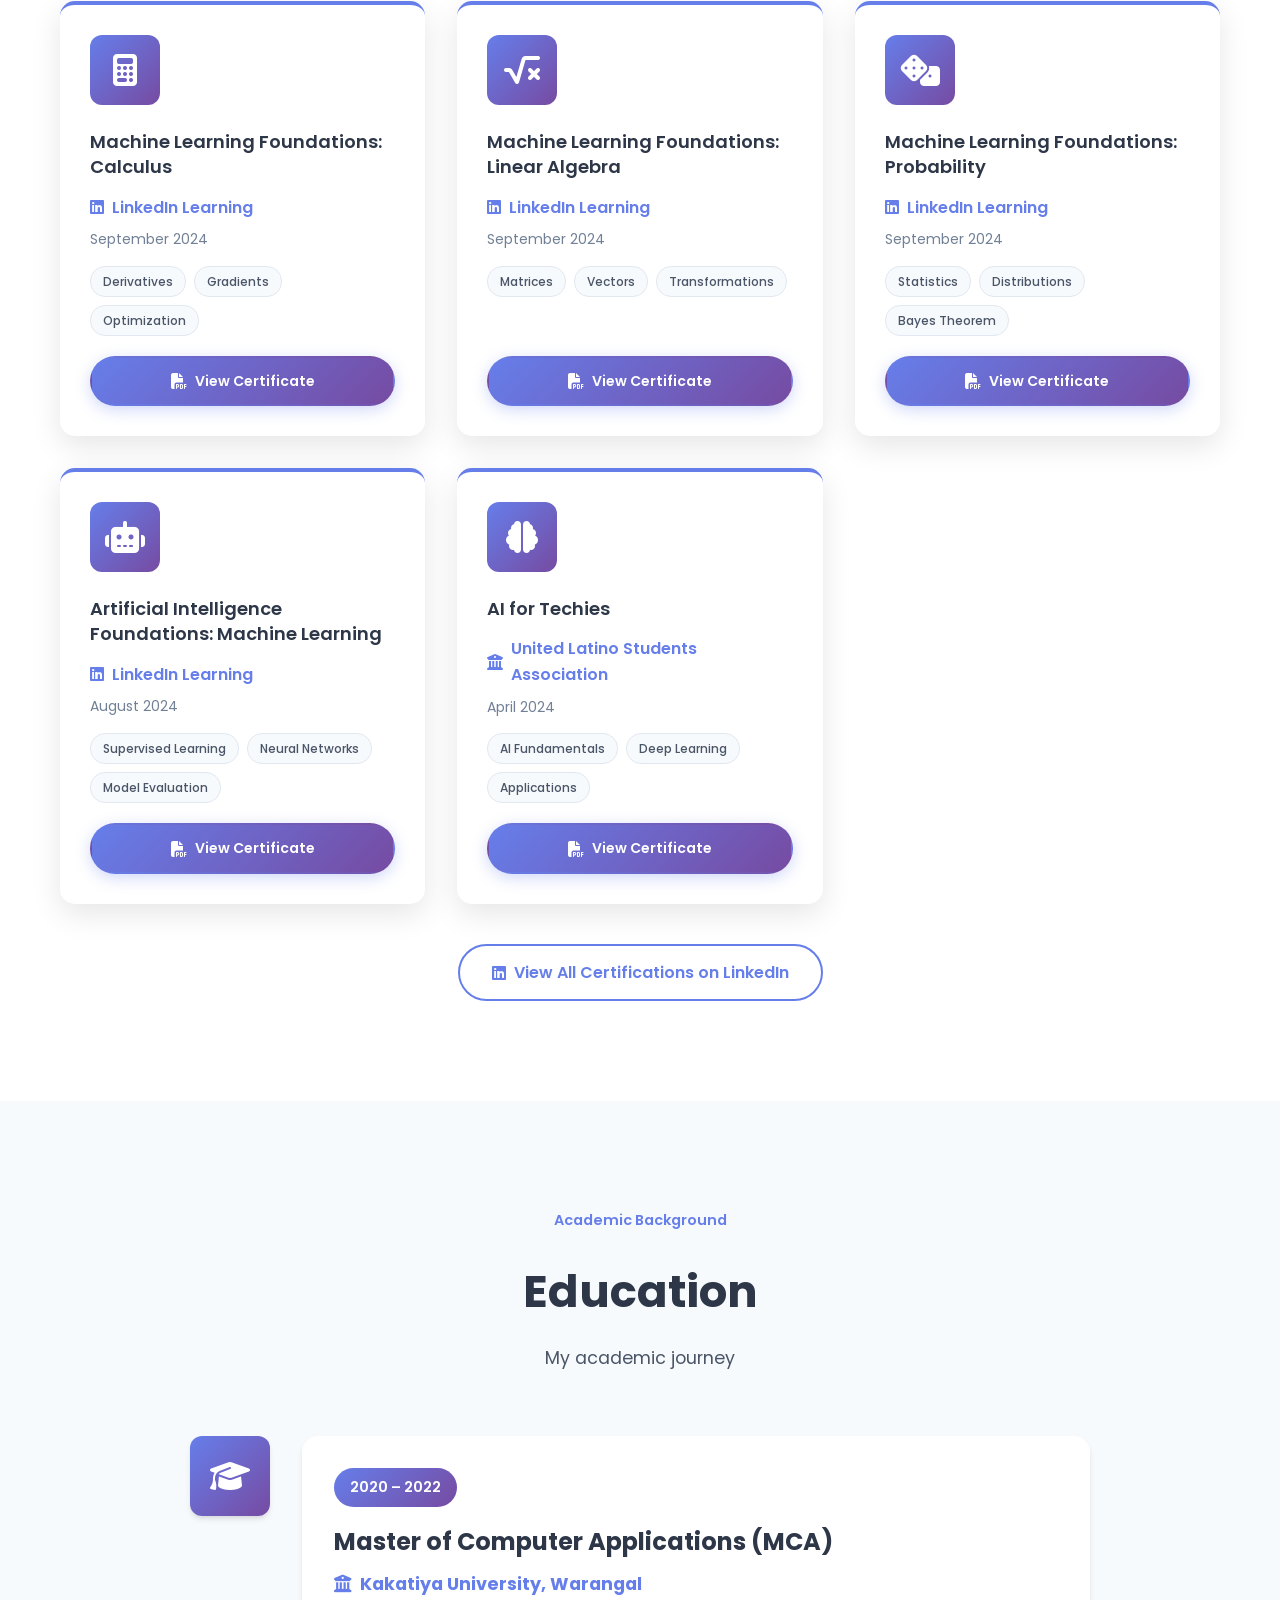
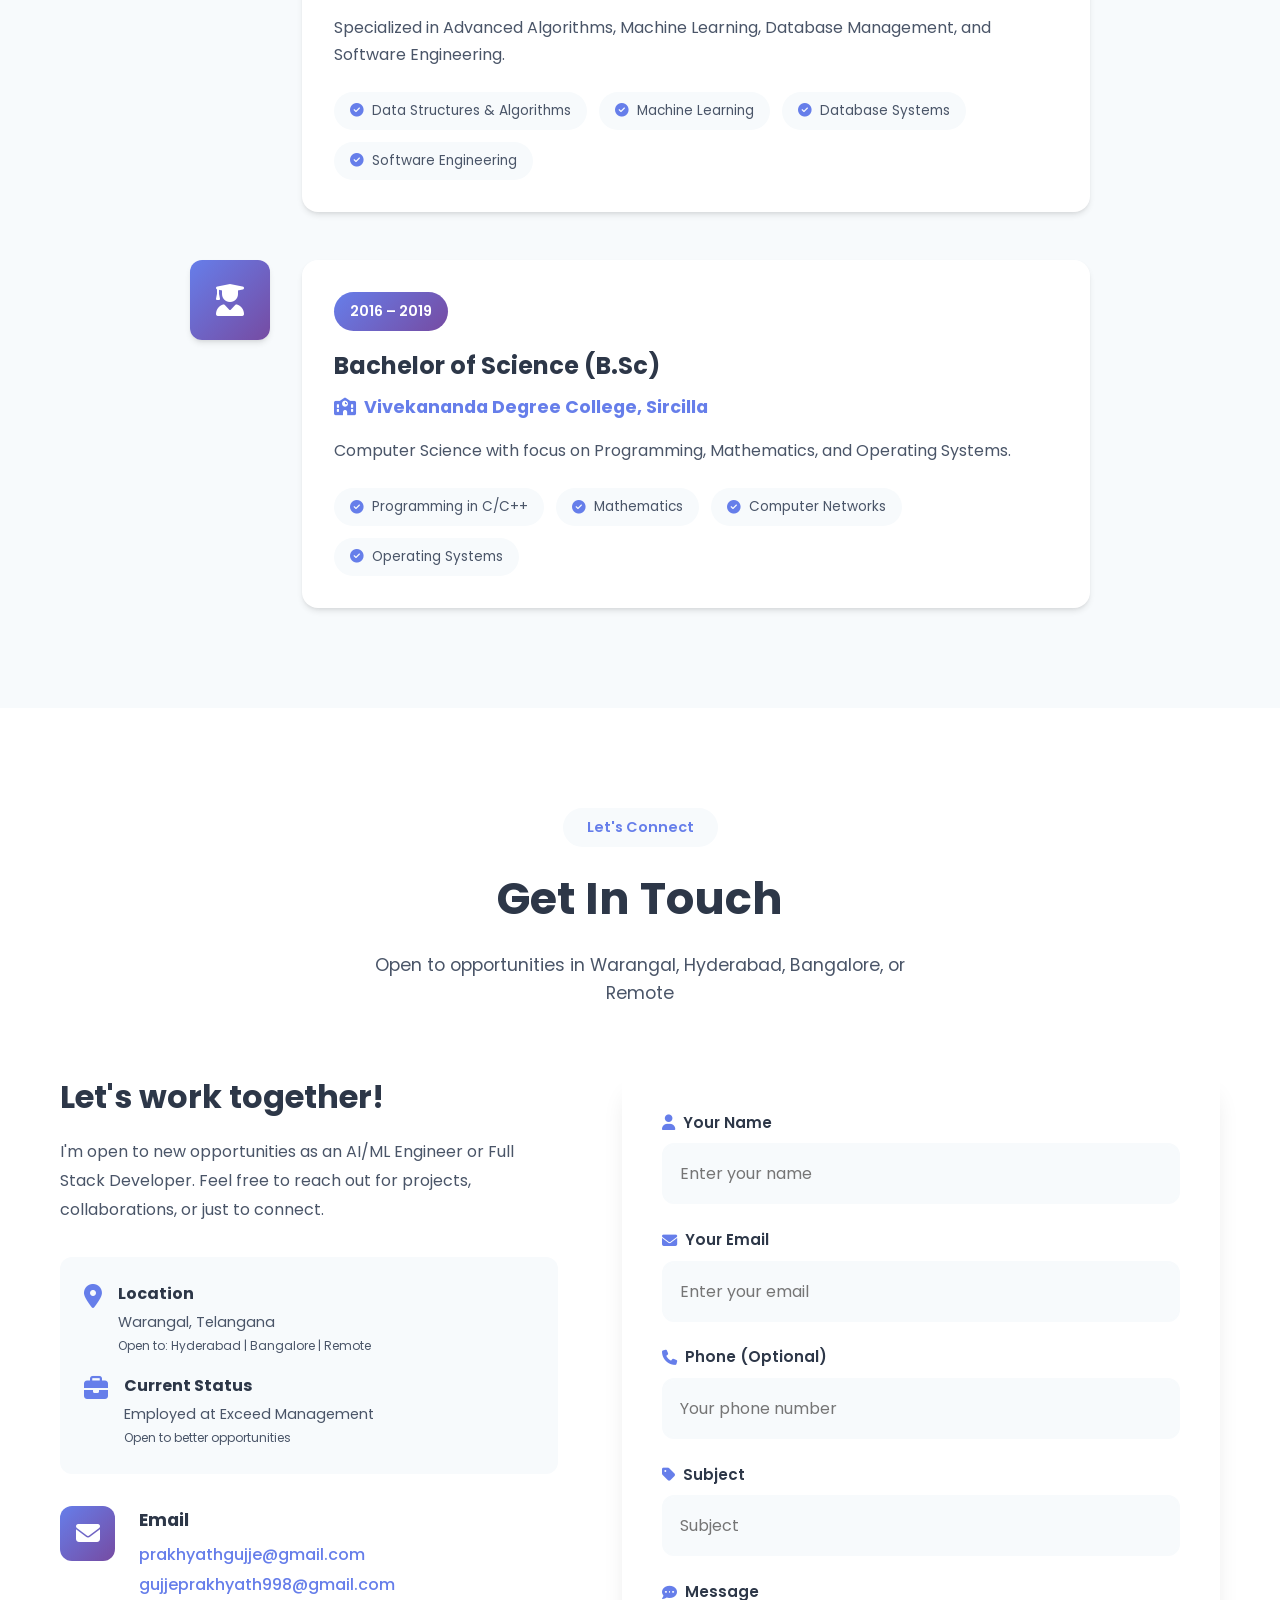
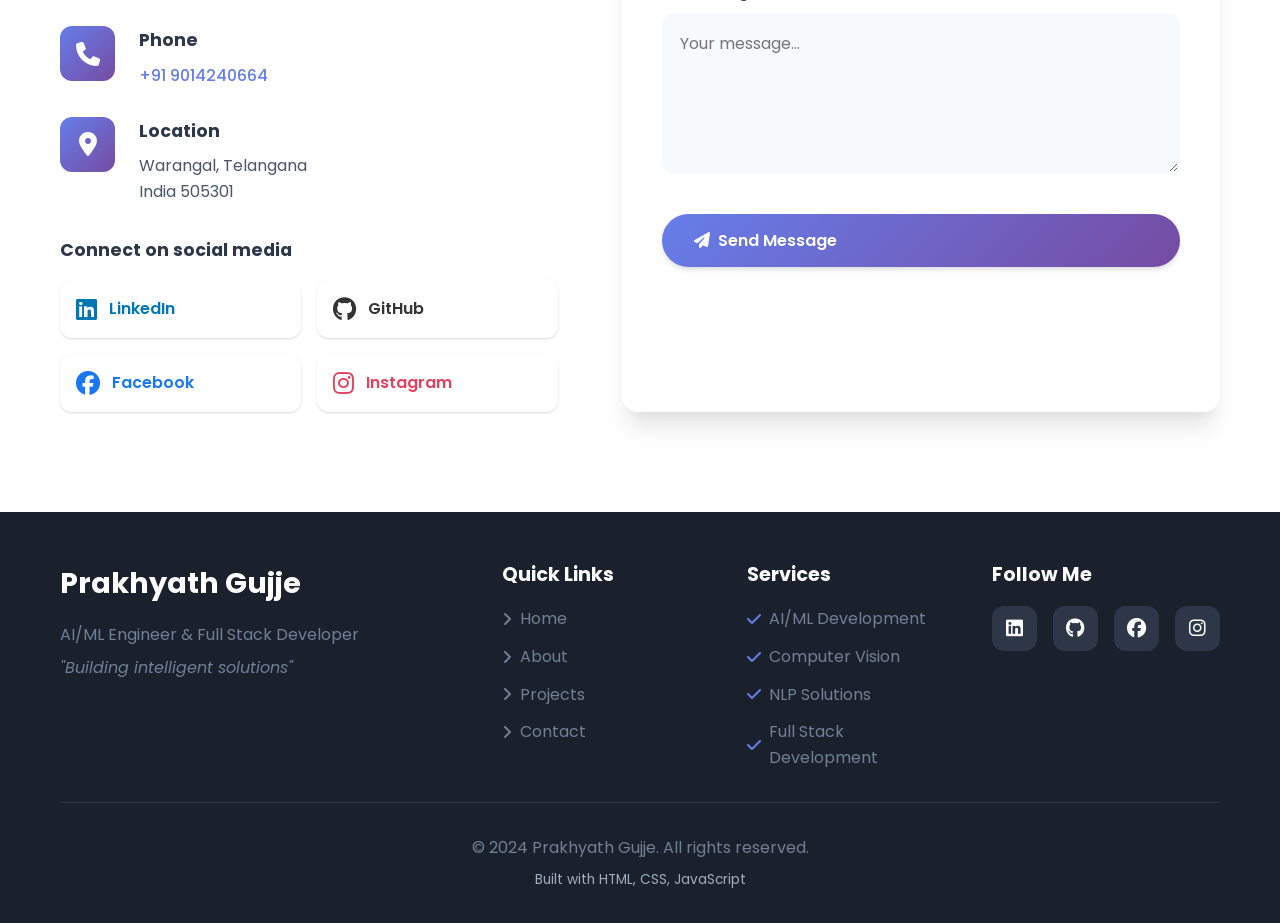
==== commit 5f6a3517: "Updated Entire Portfolio Website with new features and added certificates and relevant experience" ====
--- a/index.html
+++ b/index.html
@@ -1,227 +1,1379 @@
 <!DOCTYPE html>
-<meta charset="UTF-8">
-<meta name="description" content="Portfolio of Prakhyath Gujje - Full Stack Developer">
-<meta name="viewport" content="width=device-width, initial-scale=1">
-<link href="https://fonts.googleapis.com/css2?family=Roboto&display=swap" rel="stylesheet">
-<html>
-    <head>
-    <title>My Portfolio</title>
-    <link rel="icon" href="">
-  
+<html lang="en">
+<head>
+    <meta charset="UTF-8">
+    <meta name="viewport" content="width=device-width, initial-scale=1.0">
+    <meta name="description" content="Prakhyath Gujje - AI/ML Engineer with 2 years of experience in Machine Learning, Computer Vision, NLP, and Full Stack Development">
+    <meta name="keywords" content="AI Engineer, ML Engineer, Computer Vision, NLP, DeepFace, YOLOv11, Angular, Python, TensorFlow">
+    <meta name="author" content="Prakhyath Gujje">
+    <title>Prakhyath Gujje | AI/ML Engineer & Full Stack Developer</title>
+    
+    <!-- Favicon -->
+    <link rel="icon" type="image/png" href="favicon.png">
+    
+    <!-- Google Fonts -->
+    <link href="https://fonts.googleapis.com/css2?family=Poppins:wght@300;400;500;600;700;800&family=Fira+Code:wght@400;500;600&display=swap" rel="stylesheet">
+    
+    <!-- Font Awesome -->
+    <link rel="stylesheet" href="https://cdnjs.cloudflare.com/ajax/libs/font-awesome/6.4.0/css/all.min.css">
+    
+    <!-- AOS Animation Library -->
+    <link rel="stylesheet" href="https://unpkg.com/aos@2.3.1/dist/aos.css">
+    
+    <!-- Custom CSS -->
     <link rel="stylesheet" href="./portfolio.css">
-    </head>
-   
-    <body>
-        <header>
+</head>
+<body>
+    <!-- Preloader -->
+    <div id="preloader">
+        <div class="loader"></div>
+    </div>
+
+    <!-- Navigation -->
+    <nav class="navbar" id="navbar">
+        <div class="container">
+            <div class="nav-brand">
+                <a href="#home">
+                    <span class="brand-initial">P</span>
+                    <span class="brand-name">RAKHYATH</span>
+                    <span class="brand-dot">.</span>
+                    <span class="brand-dot">GUJJE</span>
+                </a>
+            </div>
+            <ul class="nav-menu" id="navMenu">
+                <li><a href="#home" class="nav-link active">Home</a></li>
+                <li><a href="#about" class="nav-link">About</a></li>
+                <li><a href="#experience" class="nav-link">Experience</a></li>
+                <li><a href="#skills" class="nav-link">Skills</a></li>
+                <li><a href="#projects" class="nav-link">Projects</a></li>
+                <li><a href="#certifications" class="nav-link">Certifications</a></li>
+                <li><a href="#education" class="nav-link">Education</a></li>
+                <li><a href="#contact" class="nav-link">Contact</a></li>
+            </ul>
+            <div class="hamburger" id="hamburger">
+                <span></span>
+                <span></span>
+                <span></span>
+            </div>
+        </div>
+    </nav>
+
+    <!-- Hero Section -->
+    <section id="home" class="hero">
+        <div class="hero-particles" id="particles-js"></div>
+        <div class="container">
+            <div class="hero-content">
+                <div class="hero-text" data-aos="fade-right" data-aos-duration="1000">
+                    <p class="hero-greeting">नमस्ते (Namaste), I'm</p>
+                    <h1 class="hero-title">
+                        <span class="text-gradient">Prakhyath Gujje</span>
+                    </h1>
+                    <div class="hero-roles">
+                        <span class="typing-text"></span>
+                        <span class="cursor">|</span>
+                    </div>
+                    <p class="hero-description">
+                        <strong>AI/ML Engineer</strong> with 2 years of experience developing intelligent systems using 
+                        <strong>Computer Vision</strong>, <strong>NLP</strong>, and <strong>Deep Learning</strong>. 
+                        Currently working at <strong>Exceed Management Pvt. Ltd., Warangal</strong>.
+                    </p>
+                    
+                    <div class="hero-stats">
+                        <div class="stat-box">
+                            <h3>2+</h3>
+                            <p>Years Experience</p>
+                        </div>
+                        <div class="stat-box">
+                            <h3>15+</h3>
+                            <p>Projects Completed</p>
+                        </div>
+                        <div class="stat-box">
+                            <h3>5+</h3>
+                            <p>Certifications</p>
+                        </div>
+                    </div>
+
+                    <div class="hero-buttons">
+                        <a href="#projects" class="btn btn-primary">
+                            <i class="fas fa-briefcase"></i> View Projects
+                        </a>
+                        <a href="Prakhyath_Gujje_AI_ML_Engineer_Resume.pdf" target="_blank" class="btn btn-outline">
+                            <i class="fas fa-download"></i> Download Resume
+                        </a>
+                    </div>
+                    
+                    <div class="hero-social">
+                        <a href="https://www.linkedin.com/in/prakhyath-gujje" target="_blank" aria-label="LinkedIn" data-tooltip="LinkedIn">
+                            <i class="fab fa-linkedin"></i>
+                        </a>
+                        <a href="https://github.com/prakhyathgujje" target="_blank" aria-label="GitHub" data-tooltip="GitHub">
+                            <i class="fab fa-github"></i>
+                        </a>
+                        <a href="https://www.facebook.com/prakyath.gujje" target="_blank" aria-label="Facebook" data-tooltip="Facebook">
+                            <i class="fab fa-facebook"></i>
+                        </a>
+                        <a href="https://www.instagram.com/prakhyath.gujje/" target="_blank" aria-label="Instagram" data-tooltip="Instagram">
+                            <i class="fab fa-instagram"></i>
+                        </a>
+                        <a href="mailto:prakhyathgujje@gmail.com" aria-label="Email" data-tooltip="Email">
+                            <i class="fas fa-envelope"></i>
+                        </a>
+                    </div>
+                </div>
+                
+                <div class="hero-image" data-aos="fade-left" data-aos-duration="1000">
+                    <div class="image-wrapper">
+                        <div class="image-background"></div>
+                        <img src="Professional_preakhyath.png" alt="Prakhyath Gujje - AI/ML Engineer">
+                        <div class="image-frame"></div>
+                    </div>
+                    <div class="floating-tech">
+                        <div class="tech-badge" style="top: 10%; left: -10%;">
+                            <i class="fab fa-python"></i>
+                        </div>
+                        <div class="tech-badge" style="top: 30%; right: -5%;">
+                            <i class="fas fa-brain"></i>
+                        </div>
+                        <div class="tech-badge" style="bottom: 20%; left: -5%;">
+                            <i class="fab fa-angular"></i>
+                        </div>
+                        <div class="tech-badge" style="bottom: 10%; right: -10%;">
+                            <i class="fas fa-robot"></i>
+                        </div>
+                    </div>
+                </div>
+            </div>
+        </div>
         
-        <ul>
-            <li><a href="#home">HOME </a></li>
-        <li><span><a href="#my_projects">PROJECTS </a></span></li>
-        <li><a href="#about">ABOUT</a></li>    
-        <li><a href="#reference"> REFERENCE </a></li>
-        <li> <a href="#contact"> CONTACT</a></li>        </ul>
-        </header>
-     
+        <div class="scroll-indicator">
+            <a href="#about">
+                <div class="mouse">
+                    <div class="wheel"></div>
+                </div>
+            </a>
+        </div>
+    </section>
+
+    <!-- About Section -->
+    <section id="about" class="about">
+        <div class="container">
+            <div class="section-header" data-aos="fade-up">
+                <span class="section-tag">Get to know me</span>
+                <h2 class="section-title">About Me</h2>
+                <p class="section-subtitle">AI/ML Engineer passionate about building intelligent solutions</p>
+            </div>
+            
+            <div class="about-content">
+                <div class="about-image-section" data-aos="fade-right" data-aos-duration="1000">
+                    <div class="about-image">
+                        <img src="AboutMe.jpg" alt="About Prakhyath Gujje">
+                        <div class="about-overlay"></div>
+                    </div>
+                    
+                    <div class="about-highlights">
+                        <div class="highlight-item">
+                            <i class="fas fa-code"></i>
+                            <div>
+                                <h4>Clean Code</h4>
+                                <p>Write maintainable code</p>
+                            </div>
+                        </div>
+                        <div class="highlight-item">
+                            <i class="fas fa-lightbulb"></i>
+                            <div>
+                                <h4>Problem Solver</h4>
+                                <p>Analytical thinking</p>
+                            </div>
+                        </div>
+                        <div class="highlight-item">
+                            <i class="fas fa-rocket"></i>
+                            <div>
+                                <h4>Fast Learner</h4>
+                                <p>Continuous learning</p>
+                            </div>
+                        </div>
+                    </div>
+                </div>
+                
+                <div class="about-text-section" data-aos="fade-left" data-aos-duration="1000">
+                    <h3>AI/ML Engineer & Full Stack Developer</h3>
+                    <p class="lead">
+                        I'm an <strong>AI/ML Engineer</strong> with 2 years of experience developing machine learning 
+                        solutions and data-driven applications. Currently working at 
+                        <strong class="text-gradient">Exceed Management Pvt. Ltd., Warangal</strong>.
+                    </p>
+                    
+                    <p>
+                        My work includes <strong>Computer Vision</strong>, <strong>Natural Language Processing</strong>, 
+                        and <strong>Full Stack Development</strong>. I focus on:
+                    </p>
+                    
+                    <div class="expertise-grid">
+                        <div class="expertise-item">
+                            <i class="fas fa-eye"></i>
+                            <h4>Computer Vision</h4>
+                            <p>Facial recognition, object detection using YOLOv11, Facenet512</p>
+                        </div>
+                        <div class="expertise-item">
+                            <i class="fas fa-comment-dots"></i>
+                            <h4>Natural Language Processing</h4>
+                            <p>Text classification, NER using spaCy, NLTK</p>
+                        </div>
+                        <div class="expertise-item">
+                            <i class="fas fa-database"></i>
+                            <h4>Data Annotation</h4>
+                            <p>Dataset preparation using Doccano and LabelMe</p>
+                        </div>
+                        <div class="expertise-item">
+                            <i class="fab fa-angular"></i>
+                            <h4>Full Stack Development</h4>
+                            <p>Angular, FastAPI, HTML/CSS applications</p>
+                        </div>
+                    </div>
+                    
+                    <div class="about-info-grid">
+                        <div class="info-group">
+                            <div class="info-item">
+                                <i class="fas fa-user"></i>
+                                <span><strong>Name:</strong> Prakhyath Gujje</span>
+                            </div>
+                            <div class="info-item">
+                                <i class="fas fa-calendar"></i>
+                                <span><strong>DOB:</strong> 30 June 1998</span>
+                            </div>
+                            <div class="info-item">
+                                <i class="fas fa-map-marker-alt"></i>
+                                <span><strong>Location:</strong> Warangal, Telangana</span>
+                            </div>
+                        </div>
+                        <div class="info-group">
+                            <div class="info-item">
+                                <i class="fas fa-envelope"></i>
+                                <span><strong>Email:</strong> prakhyathgujje@gmail.com</span>
+                            </div>
+                            <div class="info-item">
+                                <i class="fas fa-phone"></i>
+                                <span><strong>Phone:</strong> +91 9014240664</span>
+                            </div>
+                            <div class="info-item">
+                                <i class="fas fa-language"></i>
+                                <span><strong>Languages:</strong> English, Telugu, Hindi</span>
+                            </div>
+                        </div>
+                    </div>
+
+                    <div class="about-interests">
+                        <h4><i class="fas fa-heart"></i> Interests & Hobbies</h4>
+                        <div class="interests-tags">
+                            <span><i class="fas fa-book"></i> Telugu Literature</span>
+                            <span><i class="fas fa-om"></i> Spiritual Texts</span>
+                            <span><i class="fas fa-gopuram"></i> Temple Exploration</span>
+                            <span><i class="fas fa-brain"></i> Deep Learning</span>
+                            <span><i class="fas fa-pen-fancy"></i> Poetry Writing</span>
+                        </div>
+                    </div>
+                </div>
+            </div>
+        </div>
+    </section>
+
+    <!-- Experience Section - UPDATED BALANCED LAYOUT -->
+    <section id="experience" class="experience">
+        <div class="container">
+            <div class="section-header" data-aos="fade-up">
+                <span class="section-tag">My Journey</span>
+                <h2 class="section-title">Professional Experience</h2>
+                <p class="section-subtitle">2+ years of building AI-powered solutions</p>
+            </div>
+            
+            <div class="experience-container">
+                <!-- Current Role -->
+                <div class="experience-card current" data-aos="fade-up" data-aos-delay="100">
+                    <div class="experience-header">
+                        <div class="experience-company">
+                            <div class="company-logo">
+                                <i class="fas fa-building"></i>
+                            </div>
+                            <div>
+                                <h3>Software Engineer (AI/ML)</h3>
+                                <h4>Exceed Management Pvt. Ltd.</h4>
+                                <p class="location"><i class="fas fa-map-marker-alt"></i> Warangal, Telangana</p>
+                            </div>
+                        </div>
+                        <div class="experience-period">
+                            <span class="current-badge">Current</span>
+                            <p class="duration">Oct 2022 – Present</p>
+                            <p class="years">2+ Years</p>
+                        </div>
+                    </div>
+                    
+                    <div class="experience-content">
+                        <h5><i class="fas fa-tasks"></i> Key Responsibilities:</h5>
+                        <ul class="responsibilities-list">
+                            <li>
+                                <i class="fas fa-check-circle"></i>
+                                Developing AI-powered data annotation pipelines for text, image, and video datasets
+                            </li>
+                            <li>
+                                <i class="fas fa-check-circle"></i>
+                                Training and optimizing facial recognition models (Facenet512, VGG-Face) for CCTV systems
+                            </li>
+                            <li>
+                                <i class="fas fa-check-circle"></i>
+                                Building NLP solutions for resume parsing and text classification using spaCy
+                            </li>
+                            <li>
+                                <i class="fas fa-check-circle"></i>
+                                Implementing object detection systems using YOLOv11
+                            </li>
+                            <li>
+                                <i class="fas fa-check-circle"></i>
+                                Creating APIs with FastAPI for model deployment and integration
+                            </li>
+                            <li>
+                                <i class="fas fa-check-circle"></i>
+                                Performing data preprocessing, augmentation, and feature engineering
+                            </li>
+                        </ul>
+
+                        <h5><i class="fas fa-project-diagram"></i> Current Projects:</h5>
+                        <div class="current-projects">
+                            <div class="project-tag">
+                                <i class="fas fa-eye"></i> NGaze - Eye Tracking System
+                            </div>
+                            <div class="project-tag">
+                                <i class="fas fa-video"></i> CCTV Attendance System
+                            </div>
+                            <div class="project-tag">
+                                <i class="fas fa-file-alt"></i> Resume Parsing Engine
+                            </div>
+                        </div>
+
+                        <h5><i class="fas fa-tools"></i> Technologies Used:</h5>
+                        <div class="tech-stack">
+                            <span>Python</span>
+                            <span>TensorFlow</span>
+                            <span>PyTorch</span>
+                            <span>OpenCV</span>
+                            <span>YOLOv11</span>
+                            <span>Facenet512</span>
+                            <span>spaCy</span>
+                            <span>FastAPI</span>
+                            <span>Doccano</span>
+                            <span>LabelMe</span>
+                            <span>Git</span>
+                        </div>
+                    </div>
+                </div>
+
+                <!-- Previous Experience -->
+                <div class="experience-card" data-aos="fade-up" data-aos-delay="200">
+                    <div class="experience-header">
+                        <div class="experience-company">
+                            <div class="company-logo">
+                                <i class="fas fa-code"></i>
+                            </div>
+                            <div>
+                                <h3>Full Stack Development & Learning</h3>
+                                <h4>Freelance & Personal Projects</h4>
+                                <p class="location"><i class="fas fa-map-marker-alt"></i> Warangal, Telangana</p>
+                            </div>
+                        </div>
+                        <div class="experience-period">
+                            <p class="duration">2021 – 2022</p>
+                            <p class="years">1 Year</p>
+                        </div>
+                    </div>
+                    
+                    <div class="experience-content">
+                        <h5><i class="fas fa-tasks"></i> Activities:</h5>
+                        <ul class="responsibilities-list">
+                            <li>
+                                <i class="fas fa-check-circle"></i>
+                                Developed CRUD applications using Angular and TypeScript
+                            </li>
+                            <li>
+                                <i class="fas fa-check-circle"></i>
+                                Built responsive websites with HTML5, CSS3, and JavaScript
+                            </li>
+                            <li>
+                                <i class="fas fa-check-circle"></i>
+                                Created RESTful APIs with Node.js and Express
+                            </li>
+                            <li>
+                                <i class="fas fa-check-circle"></i>
+                                Worked with databases (MongoDB, MySQL, PostgreSQL)
+                            </li>
+                            <li>
+                                <i class="fas fa-check-circle"></i>
+                                Completed online courses in Machine Learning and AI
+                            </li>
+                        </ul>
+
+                        <h5><i class="fas fa-tools"></i> Technologies Used:</h5>
+                        <div class="tech-stack">
+                            <span>Angular</span>
+                            <span>TypeScript</span>
+                            <span>HTML/CSS</span>
+                            <span>JavaScript</span>
+                            <span>Node.js</span>
+                            <span>Express</span>
+                            <span>MongoDB</span>
+                            <span>MySQL</span>
+                        </div>
+                    </div>
+                </div>
+            </div>
+        </div>
+    </section>
+
+    <!-- Skills Section -->
+    <section id="skills" class="skills">
+        <div class="container">
+            <div class="section-header" data-aos="fade-up">
+                <span class="section-tag">What I know</span>
+                <h2 class="section-title">Technical Skills</h2>
+                <p class="section-subtitle">Technologies and tools I work with</p>
+            </div>
+            
+            <div class="skills-container">
+                <!-- AI/ML Skills -->
+                <div class="skill-category" data-aos="fade-up" data-aos-delay="100">
+                    <div class="category-header">
+                        <div class="category-icon">
+                            <i class="fas fa-brain"></i>
+                        </div>
+                        <h3>Machine Learning & Deep Learning</h3>
+                    </div>
+                    <div class="skill-items">
+                        <div class="skill-item">
+                            <div class="skill-info">
+                                <span class="skill-name">TensorFlow & Keras</span>
+                                <span class="skill-percentage">90%</span>
+                            </div>
+                            <div class="skill-bar">
+                                <div class="skill-progress" data-progress="90"></div>
+                            </div>
+                        </div>
+                        <div class="skill-item">
+                            <div class="skill-info">
+                                <span class="skill-name">PyTorch</span>
+                                <span class="skill-percentage">85%</span>
+                            </div>
+                            <div class="skill-bar">
+                                <div class="skill-progress" data-progress="85"></div>
+                            </div>
+                        </div>
+                        <div class="skill-item">
+                            <div class="skill-info">
+                                <span class="skill-name">Scikit-learn</span>
+                                <span class="skill-percentage">92%</span>
+                            </div>
+                            <div class="skill-bar">
+                                <div class="skill-progress" data-progress="92"></div>
+                            </div>
+                        </div>
+                        <div class="skill-item">
+                            <div class="skill-info">
+                                <span class="skill-name">CNNs, RNNs, Neural Networks</span>
+                                <span class="skill-percentage">88%</span>
+                            </div>
+                            <div class="skill-bar">
+                                <div class="skill-progress" data-progress="88"></div>
+                            </div>
+                        </div>
+                    </div>
+                </div>
+
+                <!-- Computer Vision -->
+                <div class="skill-category" data-aos="fade-up" data-aos-delay="200">
+                    <div class="category-header">
+                        <div class="category-icon">
+                            <i class="fas fa-eye"></i>
+                        </div>
+                        <h3>Computer Vision</h3>
+                    </div>
+                    <div class="skill-items">
+                        <div class="skill-item">
+                            <div class="skill-info">
+                                <span class="skill-name">OpenCV</span>
+                                <span class="skill-percentage">90%</span>
+                            </div>
+                            <div class="skill-bar">
+                                <div class="skill-progress" data-progress="90"></div>
+                            </div>
+                        </div>
+                        <div class="skill-item">
+                            <div class="skill-info">
+                                <span class="skill-name">YOLOv11 (Object Detection)</span>
+                                <span class="skill-percentage">87%</span>
+                            </div>
+                            <div class="skill-bar">
+                                <div class="skill-progress" data-progress="87"></div>
+                            </div>
+                        </div>
+                        <div class="skill-item">
+                            <div class="skill-info">
+                                <span class="skill-name">Facenet512 & VGG-Face</span>
+                                <span class="skill-percentage">85%</span>
+                            </div>
+                            <div class="skill-bar">
+                                <div class="skill-progress" data-progress="85"></div>
+                            </div>
+                        </div>
+                        <div class="skill-item">
+                            <div class="skill-info">
+                                <span class="skill-name">Image Processing</span>
+                                <span class="skill-percentage">88%</span>
+                            </div>
+                            <div class="skill-bar">
+                                <div class="skill-progress" data-progress="88"></div>
+                            </div>
+                        </div>
+                    </div>
+                </div>
+
+                <!-- NLP Skills -->
+                <div class="skill-category" data-aos="fade-up" data-aos-delay="300">
+                    <div class="category-header">
+                        <div class="category-icon">
+                            <i class="fas fa-comment-dots"></i>
+                        </div>
+                        <h3>Natural Language Processing</h3>
+                    </div>
+                    <div class="skill-items">
+                        <div class="skill-item">
+                            <div class="skill-info">
+                                <span class="skill-name">spaCy</span>
+                                <span class="skill-percentage">88%</span>
+                            </div>
+                            <div class="skill-bar">
+                                <div class="skill-progress" data-progress="88"></div>
+                            </div>
+                        </div>
+                        <div class="skill-item">
+                            <div class="skill-info">
+                                <span class="skill-name">NLTK</span>
+                                <span class="skill-percentage">85%</span>
+                            </div>
+                            <div class="skill-bar">
+                                <div class="skill-progress" data-progress="85"></div>
+                            </div>
+                        </div>
+                        <div class="skill-item">
+                            <div class="skill-info">
+                                <span class="skill-name">Text Classification & NER</span>
+                                <span class="skill-percentage">87%</span>
+                            </div>
+                            <div class="skill-bar">
+                                <div class="skill-progress" data-progress="87"></div>
+                            </div>
+                        </div>
+                        <div class="skill-item">
+                            <div class="skill-info">
+                                <span class="skill-name">Sentiment Analysis</span>
+                                <span class="skill-percentage">84%</span>
+                            </div>
+                            <div class="skill-bar">
+                                <div class="skill-progress" data-progress="84"></div>
+                            </div>
+                        </div>
+                    </div>
+                </div>
+
+                <!-- Programming & Libraries -->
+                <div class="skill-category" data-aos="fade-up" data-aos-delay="400">
+                    <div class="category-header">
+                        <div class="category-icon">
+                            <i class="fas fa-code"></i>
+                        </div>
+                        <h3>Programming & Libraries</h3>
+                    </div>
+                    <div class="skill-items">
+                        <div class="skill-item">
+                            <div class="skill-info">
+                                <span class="skill-name">Python</span>
+                                <span class="skill-percentage">93%</span>
+                            </div>
+                            <div class="skill-bar">
+                                <div class="skill-progress" data-progress="93"></div>
+                            </div>
+                        </div>
+                        <div class="skill-item">
+                            <div class="skill-info">
+                                <span class="skill-name">NumPy & Pandas</span>
+                                <span class="skill-percentage">91%</span>
+                            </div>
+                            <div class="skill-bar">
+                                <div class="skill-progress" data-progress="91"></div>
+                            </div>
+                        </div>
+                        <div class="skill-item">
+                            <div class="skill-info">
+                                <span class="skill-name">FastAPI</span>
+                                <span class="skill-percentage">86%</span>
+                            </div>
+                            <div class="skill-bar">
+                                <div class="skill-progress" data-progress="86"></div>
+                            </div>
+                        </div>
+                        <div class="skill-item">
+                            <div class="skill-info">
+                                <span class="skill-name">JavaScript / TypeScript</span>
+                                <span class="skill-percentage">82%</span>
+                            </div>
+                            <div class="skill-bar">
+                                <div class="skill-progress" data-progress="82"></div>
+                            </div>
+                        </div>
+                    </div>
+                </div>
+
+                <!-- Frontend Development -->
+                <div class="skill-category" data-aos="fade-up" data-aos-delay="500">
+                    <div class="category-header">
+                        <div class="category-icon">
+                            <i class="fab fa-angular"></i>
+                        </div>
+                        <h3>Frontend Development</h3>
+                    </div>
+                    <div class="skill-items">
+                        <div class="skill-item">
+                            <div class="skill-info">
+                                <span class="skill-name">Angular</span>
+                                <span class="skill-percentage">85%</span>
+                            </div>
+                            <div class="skill-bar">
+                                <div class="skill-progress" data-progress="85"></div>
+                            </div>
+                        </div>
+                        <div class="skill-item">
+                            <div class="skill-info">
+                                <span class="skill-name">HTML5 & CSS3</span>
+                                <span class="skill-percentage">92%</span>
+                            </div>
+                            <div class="skill-bar">
+                                <div class="skill-progress" data-progress="92"></div>
+                            </div>
+                        </div>
+                        <div class="skill-item">
+                            <div class="skill-info">
+                                <span class="skill-name">Responsive Design</span>
+                                <span class="skill-percentage">90%</span>
+                            </div>
+                            <div class="skill-bar">
+                                <div class="skill-progress" data-progress="90"></div>
+                            </div>
+                        </div>
+                        <div class="skill-item">
+                            <div class="skill-info">
+                                <span class="skill-name">Bootstrap</span>
+                                <span class="skill-percentage">87%</span>
+                            </div>
+                            <div class="skill-bar">
+                                <div class="skill-progress" data-progress="87"></div>
+                            </div>
+                        </div>
+                    </div>
+                </div>
+
+                <!-- Data & Tools -->
+                <div class="skill-category" data-aos="fade-up" data-aos-delay="600">
+                    <div class="category-header">
+                        <div class="category-icon">
+                            <i class="fas fa-tools"></i>
+                        </div>
+                        <h3>Tools & Platforms</h3>
+                    </div>
+                    <div class="skill-items">
+                        <div class="skill-item">
+                            <div class="skill-info">
+                                <span class="skill-name">Doccano (Text Annotation)</span>
+                                <span class="skill-percentage">92%</span>
+                            </div>
+                            <div class="skill-bar">
+                                <div class="skill-progress" data-progress="92"></div>
+                            </div>
+                        </div>
+                        <div class="skill-item">
+                            <div class="skill-info">
+                                <span class="skill-name">LabelMe (Image Annotation)</span>
+                                <span class="skill-percentage">90%</span>
+                            </div>
+                            <div class="skill-bar">
+                                <div class="skill-progress" data-progress="90"></div>
+                            </div>
+                        </div>
+                        <div class="skill-item">
+                            <div class="skill-info">
+                                <span class="skill-name">Git & GitHub</span>
+                                <span class="skill-percentage">88%</span>
+                            </div>
+                            <div class="skill-bar">
+                                <div class="skill-progress" data-progress="88"></div>
+                            </div>
+                        </div>
+                        <div class="skill-item">
+                            <div class="skill-info">
+                                <span class="skill-name">Jupyter & VS Code</span>
+                                <span class="skill-percentage">94%</span>
+                            </div>
+                            <div class="skill-bar">
+                                <div class="skill-progress" data-progress="94"></div>
+                            </div>
+                        </div>
+                    </div>
+                </div>
+            </div>
+        </div>
+    </section>
+
+<!-- Projects Section - UPDATED -->
+<section id="projects" class="projects">
+    <div class="container">
+        <div class="section-header" data-aos="fade-up">
+            <span class="section-tag">My Work</span>
+            <h2 class="section-title">Featured Projects</h2>
+            <p class="section-subtitle">AI/ML and Full Stack solutions</p>
+        </div>
+
+        <!-- Project Filter -->
+        <div class="project-filter" data-aos="fade-up">
+            <button class="filter-btn active" data-filter="all">All Projects</button>
+            <button class="filter-btn" data-filter="ai-ml">AI/ML</button>
+            <button class="filter-btn" data-filter="computer-vision">Computer Vision</button>
+            <button class="filter-btn" data-filter="nlp">NLP</button>
+            <button class="filter-btn" data-filter="fullstack">Full Stack</button>
+        </div>
         
-        <section id="home">
-              <div>
-            <div class="relative-container">
-                    <br>
-                <div class="left">
-                               
-                    <img src="Prakhyath-Img.JPG" height="auto" align="center" width="auto" alt="mine" style="overflow-y: hidden;"><br>
-            </div><br>
+        <div class="projects-grid">
+
+            <!-- Project 1: CCTV Attendance System -->
+            <div class="project-card featured" data-category="ai-ml computer-vision" data-aos="fade-up" data-aos-delay="200">
+                <div class="project-image">
+                    <img src="model-analysis.jpg" alt="CCTV Facial Recognition Attendance">
+                    <div class="project-overlay">
+                        <div class="project-links">
+                            <a href="https://github.com/prakhyathgujje/" class="project-link" title="GitHub">
+                                <i class="fab fa-github"></i>
+                            </a>
+                        </div>
+                    </div>
+                </div>
+                <div class="project-content">
+                    <div class="project-header">
+                        <span class="project-badge featured-badge">⭐ Current Project</span>
+                        <span class="project-category">Computer Vision • Production</span>
+                    </div>
+                    <h3>CCTV-Based Facial Recognition Attendance System</h3>
+                    <p class="project-description">
+                        Automated attendance tracking system using facial recognition from CCTV cameras. 
+                        Implementing VGG-Face, Facenet512, and DeepFace for accurate employee identification.
+                    </p>
+                    <div class="project-highlights">
+                        <h5>Implementation:</h5>
+                        <ul>
+                            <li><i class="fas fa-check"></i> Multiple face recognition models (VGG-Face, Facenet512, DeepFace)</li>
+                            <li><i class="fas fa-check"></i> Image annotation using LabelMe for training data</li>
+                            <li><i class="fas fa-check"></i> Model evaluation with precision, recall, F1-score metrics</li>
+                            <li><i class="fas fa-check"></i> Real-time face detection from CCTV streams</li>
+                            <li><i class="fas fa-check"></i> Automated attendance marking and reporting</li>
+                            <li><i class="fas fa-check"></i> Handling low light and multiple face scenarios</li>
+                        </ul>
+                    </div>
+                    <div class="project-tech">
+                        <span><i class="fab fa-python"></i> Python</span>
+                        <span>VGG-Face</span>
+                        <span>Facenet512</span>
+                        <span>DeepFace</span>
+                        <span>OpenCV</span>
+                        <span>TensorFlow</span>
+                        <span>FastAPI</span>
+                        <span>LabelMe</span>
+                        <span>PostgreSQL</span>
+                    </div>
+                    <div class="project-stats">
+                        <div class="stat">
+                            <i class="fas fa-spinner"></i>
+                            <span>In Development</span>
+                        </div>
+                        <div class="stat">
+                            <i class="fas fa-building"></i>
+                            <span>Exceed Mgmt</span>
+                        </div>
+                    </div>
+                </div>
+            </div>
+
+            <!-- Project 2: Resume Parsing System -->
+            <div class="project-card" data-category="ai-ml nlp" data-aos="fade-up" data-aos-delay="300">
+                <div class="project-image">
+                    <img src="resume-parsing.jpg" alt="Resume Parsing NLP">
+                    <div class="project-overlay">
+                        <div class="project-links">
+                            <a href="https://github.com/prakhyathgujje" class="project-link"><i class="fab fa-github"></i></a>
+                        </div>
+                    </div>
+                </div>
+                <div class="project-content">
+                    <div class="project-header">
+                        <span class="project-category">NLP • Text Analysis</span>
+                    </div>
+                    <h3>Resume Parsing & Information Extraction</h3>
+                    <p class="project-description">
+                        NLP-based system for automated resume analysis and structured data extraction. 
+                        Using spaCy for Named Entity Recognition and text classification.
+                    </p>
+                    <div class="project-highlights">
+                        <h5>Features:</h5>
+                        <ul>
+                            <li><i class="fas fa-check"></i> Text annotation using Doccano for NER training</li>
+                            <li><i class="fas fa-check"></i> Custom spaCy models for entity extraction</li>
+                            <li><i class="fas fa-check"></i> Extracting: Name, Email, Phone, Skills, Experience, Education</li>
+                            <li><i class="fas fa-check"></i> PDF/DOCX to text conversion</li>
+                            <li><i class="fas fa-check"></i> Structured JSON output for ATS integration</li>
+                            <li><i class="fas fa-check"></i> RESTful API with FastAPI</li>
+                        </ul>
+                    </div>
+                    <div class="project-tech">
+                        <span>Python</span>
+                        <span>spaCy</span>
+                        <span>NLTK</span>
+                        <span>Doccano</span>
+                        <span>FastAPI</span>
+                        <span>PyPDF2</span>
+                        <span>MongoDB</span>
+                    </div>
+                </div>
+            </div>
+
+            <!-- Project 3: Emotion Detection -->
+            <div class="project-card" data-category="ai-ml computer-vision" data-aos="fade-up" data-aos-delay="400">
+                <div class="project-image">
+                    <img src="emotion-detection.jpg" alt="Facial Emotion Detection">
+                    <div class="project-overlay">
+                        <div class="project-links">
+                            <a href="https://github.com/prakhyathgujje" class="project-link"><i class="fab fa-github"></i></a>
+                        </div>
+                    </div>
+                </div>
+                <div class="project-content">
+                    <div class="project-header">
+                        <span class="project-category">Computer Vision</span>
+                    </div>
+                    <h3>Facial Emotion Detection System</h3>
+                    <p class="project-description">
+                        Real-time emotion recognition from facial expressions. Detects 7 emotions 
+                        (Happy, Sad, Angry, Surprise, Fear, Disgust, Neutral) using CNN models.
+                    </p>
+                    <div class="project-highlights">
+                        <h5>Implementation:</h5>
+                        <ul>
+                            <li><i class="fas fa-check"></i> Image annotation using LabelMe</li>
+                            <li><i class="fas fa-check"></i> Custom CNN with transfer learning (VGG16)</li>
+                            <li><i class="fas fa-check"></i> Data augmentation for better accuracy</li>
+                            <li><i class="fas fa-check"></i> Real-time webcam emotion detection</li>
+                        </ul>
+                    </div>
+                    <div class="project-tech">
+                        <span>Python</span>
+                        <span>TensorFlow</span>
+                        <span>Keras</span>
+                        <span>OpenCV</span>
+                        <span>LabelMe</span>
+                    </div>
+                </div>
+            </div>
+
+            <!-- Project 4: Angular CRUD -->
+            <div class="project-card" data-category="fullstack" data-aos="fade-up" data-aos-delay="500">
+                <div class="project-image">
+                    <img src="angular-crud.jpg" alt="Angular CRUD Application">
+                    <div class="project-overlay">
+                        <div class="project-links">
+                            <a href="https://github.com/prakhyathgujje" class="project-link"><i class="fab fa-github"></i></a>
+                        </div>
+                    </div>
+                </div>
+                <div class="project-content">
+                    <div class="project-header">
+                        <span class="project-category">Full Stack</span>
+                    </div>
+                    <h3>Employee Management System - Angular CRUD</h3>
+                    <p class="project-description">
+                        Full-featured employee management application with Angular 14 and TypeScript. 
+                        Complete CRUD operations with RESTful API integration.
+                    </p>
+                    <div class="project-highlights">
+                        <h5>Features:</h5>
+                        <ul>
+                            <li><i class="fas fa-check"></i> CRUD operations (Create, Read, Update, Delete)</li>
+                            <li><i class="fas fa-check"></i> Angular Reactive Forms with validation</li>
+                            <li><i class="fas fa-check"></i> Search, filter, and pagination</li>
+                            <li><i class="fas fa-check"></i> Responsive UI with Angular Material</li>
+                        </ul>
+                    </div>
+                    <div class="project-tech">
+                        <span>Angular 14</span>
+                        <span>TypeScript</span>
+                        <span>RxJS</span>
+                        <span>Node.js</span>
+                        <span>Express</span>
+                        <span>MongoDB</span>
+                    </div>
+                </div>
+            </div>
+
+            <!-- Project 5: Portfolio Website -->
+            <div class="project-card" data-category="fullstack" data-aos="fade-up" data-aos-delay="600">
+                <div class="project-image">
+                    <img src="portfolio-project.jpg" alt="Portfolio Website">
+                    <div class="project-overlay">
+                        <div class="project-links">
+                            <a href="#home" class="project-link"><i class="fas fa-external-link-alt"></i></a>
+                            <a href="https://github.com/prakhyathgujje" class="project-link"><i class="fab fa-github"></i></a>
+                        </div>
+                    </div>
+                </div>
+                <div class="project-content">
+                    <div class="project-header">
+                        <span class="project-category">Web Development</span>
+                    </div>
+                    <h3>Professional Portfolio Website</h3>
+                    <p class="project-description">
+                        Responsive portfolio website built with HTML5, CSS3, and JavaScript. 
+                        Features smooth animations and optimized performance.
+                    </p>
+                    <div class="project-highlights">
+                        <h5>Features:</h5>
+                        <ul>
+                            <li><i class="fas fa-check"></i> Fully responsive design</li>
+                            <li><i class="fas fa-check"></i> Smooth animations with AOS library</li>
+                            <li><i class="fas fa-check"></i> Dynamic project filtering</li>
+                            <li><i class="fas fa-check"></i> SEO optimized</li>
+                        </ul>
+                    </div>
+                    <div class="project-tech">
+                        <span>HTML5</span>
+                        <span>CSS3</span>
+                        <span>JavaScript</span>
+                        <span>AOS</span>
+                        <span>Font Awesome</span>
+                    </div>
+                </div>
+            </div>
+        </div>
+
+        <!-- View More Projects Button -->
+        <div class="view-more" data-aos="fade-up">
+            <a href="https://github.com/prakhyathgujje?tab=repositories" target="_blank" class="btn btn-outline">
+                <i class="fab fa-github"></i> View More on GitHub
+            </a>
+        </div>
+    </div>
+</section>
+
+  <!-- Certifications Section -->
+<section id="certifications" class="certifications">
+    <div class="container">
+        <div class="section-header" data-aos="fade-up">
+            <span class="section-tag">Continuous Learning</span>
+            <h2 class="section-title">Certifications</h2>
+            <p class="section-subtitle">Professional certifications completed</p>
+        </div>
+        
+        <div class="certifications-grid">
+            <!-- Certification 1: ML Calculus -->
+            <div class="cert-card" data-aos="zoom-in" data-aos-delay="100">
+                <div class="cert-icon">
+                    <i class="fas fa-calculator"></i>
+                </div>
+                <div class="cert-content">
+                    <h3>Machine Learning Foundations: Calculus</h3>
+                    <p class="cert-provider">
+                        <i class="fab fa-linkedin"></i> LinkedIn Learning
+                    </p>
+                    <p class="cert-date">September 2024</p>
+                    <div class="cert-skills">
+                        <span>Derivatives</span>
+                        <span>Gradients</span>
+                        <span>Optimization</span>
+                    </div>
+                    <div class="cert-actions">
+                        <a href="certifications/ML-Calculus.jpg" target="_blank" class="cert-btn">
+                            <i class="fas fa-file-pdf"></i> View Certificate
+                        </a>
+                        <!-- <a href="https://www.linkedin.com/in/prakhyath-gujje/" target="_blank" class="cert-btn-outline">
+                            <i class="fab fa-linkedin"></i> LinkedIn -->
+                        </a>
+                    </div>
+                </div>
+            </div>
+
+            <!-- Certification 2: ML Linear Algebra -->
+            <div class="cert-card" data-aos="zoom-in" data-aos-delay="200">
+                <div class="cert-icon">
+                    <i class="fas fa-square-root-alt"></i>
+                </div>
+                <div class="cert-content">
+                    <h3>Machine Learning Foundations: Linear Algebra</h3>
+                    <p class="cert-provider">
+                        <i class="fab fa-linkedin"></i> LinkedIn Learning
+                    </p>
+                    <p class="cert-date">September 2024</p>
+                    <div class="cert-skills">
+                        <span>Matrices</span>
+                        <span>Vectors</span>
+                        <span>Transformations</span>
+                    </div>
+                    <div class="cert-actions">
+                        <a href="certifications/ml-linear-algebra.jpg" target="_blank" class="cert-btn">
+                            <i class="fas fa-file-pdf"></i> View Certificate
+                        </a>
+                        <!-- <a href="https://www.linkedin.com/in/prakhyath-gujje/" target="_blank" class="cert-btn-outline">
+                            <i class="fab fa-linkedin"></i> LinkedIn -->
+                        </a>
+                    </div>
+                </div>
+            </div>
+
+            <!-- Certification 3: ML Probability -->
+            <div class="cert-card" data-aos="zoom-in" data-aos-delay="300">
+                <div class="cert-icon">
+                    <i class="fas fa-dice"></i>
+                </div>
+                <div class="cert-content">
+                    <h3>Machine Learning Foundations: Probability</h3>
+                    <p class="cert-provider">
+                        <i class="fab fa-linkedin"></i> LinkedIn Learning
+                    </p>
+                    <p class="cert-date">September 2024</p>
+                    <div class="cert-skills">
+                        <span>Statistics</span>
+                        <span>Distributions</span>
+                        <span>Bayes Theorem</span>
+                    </div>
+                    <div class="cert-actions">
+                        <a href="certifications/ml-Probability.jpg" target="_blank" class="cert-btn">
+                            <i class="fas fa-file-pdf"></i> View Certificate
+                        </a>
+                        <!-- <a href="https://www.linkedin.com/in/prakhyath-gujje/" target="_blank" class="cert-btn-outline">
+                            <i class="fab fa-linkedin"></i> LinkedIn -->
+                        </a>
+                    </div>
+                </div>
+            </div>
+
+            <!-- Certification 4: AI Foundations ML -->
+            <div class="cert-card" data-aos="zoom-in" data-aos-delay="400">
+                <div class="cert-icon">
+                    <i class="fas fa-robot"></i>
+                </div>
+                <div class="cert-content">
+                    <h3>Artificial Intelligence Foundations: Machine Learning</h3>
+                    <p class="cert-provider">
+                        <i class="fab fa-linkedin"></i> LinkedIn Learning
+                    </p>
+                    <p class="cert-date">August 2024</p>
+                    <div class="cert-skills">
+                        <span>Supervised Learning</span>
+                        <span>Neural Networks</span>
+                        <span>Model Evaluation</span>
+                    </div>
+                    <div class="cert-actions">
+                        <a href="certifications/ai-Foundations-ml.jpg" target="_blank" class="cert-btn">
+                            <i class="fas fa-file-pdf"></i> View Certificate
+                        </a>
+                        <!-- <a href="https://www.linkedin.com/in/prakhyath-gujje/" target="_blank" class="cert-btn-outline">
+                            <i class="fab fa-linkedin"></i> LinkedIn -->
+                        </a>
+                    </div>
+                </div>
+            </div>
+
+            <!-- Certification 5: AI for Techies -->
+            <div class="cert-card" data-aos="zoom-in" data-aos-delay="500">
+                <div class="cert-icon">
+                    <i class="fas fa-brain"></i>
+                </div>
+                <div class="cert-content">
+                    <h3>AI for Techies</h3>
+                    <p class="cert-provider">
+                        <i class="fas fa-university"></i> United Latino Students Association
+                    </p>
+                    <p class="cert-date">April 2024</p>
+                    <div class="cert-skills">
+                        <span>AI Fundamentals</span>
+                        <span>Deep Learning</span>
+                        <span>Applications</span>
+                    </div>
+                    <div class="cert-actions">
+                        <a href="certifications/ai-for-techies.jpg" target="_blank" class="cert-btn">
+                            <i class="fas fa-file-pdf"></i>View Certificate
+                        </a>
+                        <!-- <a href="https://www.linkedin.com/in/prakhyath-gujje/" target="_blank" class="cert-btn-outline">
+                            <i class="fab fa-linkedin"></i> LinkedIn -->
+                        </a>
+                    </div>
+                </div>
+            </div>
+        </div>
+
+        <!-- View All Certifications Button -->
+        <div class="view-more" data-aos="fade-up" style="margin-top: 40px;">
+            <a href="https://www.linkedin.com/in/prakhyath-gujje/certifications/" target="_blank" class="btn btn-outline">
+                <i class="fab fa-linkedin"></i> View All Certifications on LinkedIn
+            </a>
+        </div>
+    </div>
+</section>
+    <!-- Education Section -->
+    <section id="education" class="education">
+        <div class="container">
+            <div class="section-header" data-aos="fade-up">
+                <span class="section-tag">Academic Background</span>
+                <h2 class="section-title">Education</h2>
+                <p class="section-subtitle">My academic journey</p>
+            </div>
+            
+            <div class="education-timeline">
+                <div class="education-item" data-aos="fade-right" data-aos-delay="100">
+                    <div class="education-icon">
+                        <i class="fas fa-graduation-cap"></i>
+                    </div>
+                    <div class="education-content">
+                        <span class="education-year">2020 – 2022</span>
+                        <h3>Master of Computer Applications (MCA)</h3>
+                        <h4><i class="fas fa-university"></i> Kakatiya University, Warangal</h4>
+                        <p class="education-description">
+                            Specialized in Advanced Algorithms, Machine Learning, Database Management, 
+                            and Software Engineering.
+                        </p>
+                        <div class="education-highlights">
+                            <span><i class="fas fa-check-circle"></i> Data Structures & Algorithms</span>
+                            <span><i class="fas fa-check-circle"></i> Machine Learning</span>
+                            <span><i class="fas fa-check-circle"></i> Database Systems</span>
+                            <span><i class="fas fa-check-circle"></i> Software Engineering</span>
+                        </div>
+                    </div>
+                </div>
+
+                <div class="education-item" data-aos="fade-left" data-aos-delay="200">
+                    <div class="education-icon">
+                        <i class="fas fa-user-graduate"></i>
+                    </div>
+                    <div class="education-content">
+                        <span class="education-year">2016 – 2019</span>
+                        <h3>Bachelor of Science (B.Sc)</h3>
+                        <h4><i class="fas fa-school"></i> Vivekananda Degree College, Sircilla</h4>
+                        <p class="education-description">
+                            Computer Science with focus on Programming, Mathematics, and Operating Systems.
+                        </p>
+                        <div class="education-highlights">
+                            <span><i class="fas fa-check-circle"></i> Programming in C/C++</span>
+                            <span><i class="fas fa-check-circle"></i> Mathematics</span>
+                            <span><i class="fas fa-check-circle"></i> Computer Networks</span>
+                            <span><i class="fas fa-check-circle"></i> Operating Systems</span>
+                        </div>
+                    </div>
+                </div>
+            </div>
+        </div>
+    </section>
+
+    <!-- Contact Section - UPDATED -->
+    <section id="contact" class="contact">
+        <div class="container">
+            <div class="section-header" data-aos="fade-up">
+                <span class="section-tag">Let's Connect</span>
+                <h2 class="section-title">Get In Touch</h2>
+                <p class="section-subtitle">Open to opportunities in Warangal, Hyderabad, Bangalore, or Remote</p>
+            </div>
+            
+            <div class="contact-wrapper">
+                <div class="contact-info" data-aos="fade-right">
+                    <h3>Let's work together!</h3>
+                    <p class="contact-intro">
+                        I'm open to new opportunities as an AI/ML Engineer or Full Stack Developer. 
+                        Feel free to reach out for projects, collaborations, or just to connect.
+                    </p>
+
+                    <div class="availability-info">
+                        <div class="availability-item">
+                            <i class="fas fa-map-marker-alt"></i>
+                            <div>
+                                <h4>Location</h4>
+                                <p>Warangal, Telangana</p>
+                                <p><small>Open to: Hyderabad | Bangalore | Remote</small></p>
+                            </div>
+                        </div>
+                        <div class="availability-item">
+                            <i class="fas fa-briefcase"></i>
+                            <div>
+                                <h4>Current Status</h4>
+                                <p>Employed at Exceed Management</p>
+                                <p><small>Open to better opportunities</small></p>
+                            </div>
+                        </div>
+                    </div>
+                    
+                    <div class="contact-details">
+                        <div class="contact-item">
+                            <div class="contact-icon">
+                                <i class="fas fa-envelope"></i>
+                            </div>
+                            <div class="contact-text">
+                                <h4>Email</h4>
+                                <a href="mailto:prakhyathgujje@gmail.com">prakhyathgujje@gmail.com</a>
+                                <a href="mailto:gujjeprakhyath998@gmail.com">gujjeprakhyath998@gmail.com</a>
+                            </div>
+                        </div>
+                        
+                        <div class="contact-item">
+                            <div class="contact-icon">
+                                <i class="fas fa-phone"></i>
+                            </div>
+                            <div class="contact-text">
+                                <h4>Phone</h4>
+                                <a href="tel:+919014240664">+91 9014240664</a>
+                            </div>
+                        </div>
+                        
+                        <div class="contact-item">
+                            <div class="contact-icon">
+                                <i class="fas fa-map-marker-alt"></i>
+                            </div>
+                            <div class="contact-text">
+                                <h4>Location</h4>
+                                <p>Warangal, Telangana<br>India 505301</p>
+                            </div>
+                        </div>
+                    </div>
+
+                    <div class="social-connect">
+                        <h4>Connect on social media</h4>
+                        <div class="social-links">
+                            <a href="https://www.linkedin.com/in/prakhyath-gujje" target="_blank" class="social-link linkedin">
+                                <i class="fab fa-linkedin"></i>
+                                <span>LinkedIn</span>
+                            </a>
+                            <a href="https://github.com/prakhyathgujje" target="_blank" class="social-link github">
+                                <i class="fab fa-github"></i>
+                                <span>GitHub</span>
+                            </a>
+                            <a href="https://www.facebook.com/prakyath.gujje" target="_blank" class="social-link facebook">
+                                <i class="fab fa-facebook"></i>
+                                <span>Facebook</span>
+                            </a>
+                            <a href="https://www.instagram.com/prakhyath.gujje/" target="_blank" class="social-link instagram">
+                                <i class="fab fa-instagram"></i>
+                                <span>Instagram</span>
+                            </a>
+                        </div>
+                    </div>
+                </div>
+
+                <div class="contact-form-wrapper" data-aos="fade-left">
+                    <form id="contactForm" class="contact-form">
+                        <div class="form-group">
+                            <label for="name">
+                                <i class="fas fa-user"></i> Your Name
+                            </label>
+                            <input type="text" id="name" name="name" placeholder="Enter your name" required>
+                        </div>
+                        
+                        <div class="form-group">
+                            <label for="email">
+                                <i class="fas fa-envelope"></i> Your Email
+                            </label>
+                            <input type="email" id="email" name="email" placeholder="Enter your email" required>
+                        </div>
+                        
+                        <div class="form-group">
+                            <label for="phone">
+                                <i class="fas fa-phone"></i> Phone (Optional)
+                            </label>
+                            <input type="tel" id="phone" name="phone" placeholder="Your phone number">
+                        </div>
+                        
+                        <div class="form-group">
+                            <label for="subject">
+                                <i class="fas fa-tag"></i> Subject
+                            </label>
+                            <input type="text" id="subject" name="subject" placeholder="Subject" required>
+                        </div>
+                        
+                        <div class="form-group">
+                            <label for="message">
+                                <i class="fas fa-comment-dots"></i> Message
+                            </label>
+                            <textarea id="message" name="message" rows="5" placeholder="Your message..." required></textarea>
+                        </div>
+                        
+                        <button type="submit" class="btn btn-primary submit-btn">
+                            <i class="fas fa-paper-plane"></i> Send Message
+                        </button>
+                    </form>
+                </div>
+            </div>
+        </div>
+    </section>
+
+    <!-- Footer -->
+    <footer class="footer">
+        <div class="container">
+            <div class="footer-content">
+                <div class="footer-brand">
+                    <h3>Prakhyath Gujje</h3>
+                    <p>AI/ML Engineer & Full Stack Developer</p>
+                    <p class="footer-tagline">"Building intelligent solutions"</p>
+                </div>
                 
-                    <div class="right"> 
-
-                        <h4>Hello,<SPan></SPan></h4>
-                        <h4>My Name is <SPAn></SPAn></h4>
-                        <h2><span>PRAKHYATH GUJJE</span><br>
-                             <h1><i> Full Stack Developer</i></h1>
-                               <a href="#my_projects" type="button" class="cta">
-                                My Portfolio
-                            </a></h2>
-               
-            </div>
-        </div>
-              </div>
-        </section><br><br><br> 
-        <div id="my_projects"> 
-       <div>
-       
-        <article > 
-         
-                <div>
-                   
-                    <div>
-                <div class="left"><br><br>
-                    <h1><i> E-commerce Website</i></h1>
-                    <p> E-commerce Website
-                        An e-commerce site is a website where users buy products through an online platform.
-                        
-                        Amazon, eBay, and any online retail store fit under this category. 
-                        
-                        E-commerce websites actually require quite a bit of back-end development.
-                        
-                        For example, managing shopping carts throughout a visitor’s duration on the site (and oftentimes after) utilizes an impressive amount of data manipulation.
-                        
-                        And APIs help users link their payment information securely by connecting the e-commerce site to financial systems like PayPal 
-                        
-                        But front-end development is paramount as well. You need front-end development to display goods in a way that attracts customers and to ensure the site is easily navigable.               
-                    </div>
-             <div class="right">
-                <img src="E-commerce.png" align="right" height="300px" width="70%" alt="E-commerce Website Logo">
-            </div>
-            </div>
-            </div>
-        </article>
-        <nav>
-            <div class="left">
-                <img src="FoodDelivery.jpg" height="400px" width="65%" alt="Food delivery image">
-             </div><br><br>
-             <div class="right">
-                <h1><i> Food Delivery App</i></h1>
-               
-                Food delivery apps have become noticeably popular over the years. 
+                <div class="footer-links">
+                    <h4>Quick Links</h4>
+                    <ul>
+                        <li><a href="#home"><i class="fas fa-angle-right"></i> Home</a></li>
+                        <li><a href="#about"><i class="fas fa-angle-right"></i> About</a></li>
+                        <li><a href="#projects"><i class="fas fa-angle-right"></i> Projects</a></li>
+                        <li><a href="#contact"><i class="fas fa-angle-right"></i> Contact</a></li>
+                    </ul>
+                </div>
                 
-                Grubhub, Doordash, Postmates, and Uber Eats are now household names in the food delivery app brigade. 
+                <div class="footer-services">
+                    <h4>Services</h4>
+                    <ul>
+                        <li><i class="fas fa-check"></i> AI/ML Development</li>
+                        <li><i class="fas fa-check"></i> Computer Vision</li>
+                        <li><i class="fas fa-check"></i> NLP Solutions</li>
+                        <li><i class="fas fa-check"></i> Full Stack Development</li>
+                    </ul>
+                </div>
                 
-                They're a great convenience for people who need their stomachs fed without all the labor of grocery shopping, meal planning, and cooking. 
-                
-                But in order to meet this need, food delivery apps must make sure restaurants and food orders look enticing with fine-tuned pictures that users drool at from the client-side. 
-                
-                Similarly, app responsiveness is an imminent priority for hungry users. Both front-end and back-end development have a hand in this. 
-                
-                Food delivery apps must store your order in a database as well. Most, in fact, never empty your cart, an impressive product of back-end development. 
-             </div>
-             
-        </nav>
-    
-        <article>
-            <div class="left"><br><br>
-               <h1><i>Social Media App</i></h1> 
-               <p>A social media app should be pretty self-explanatory if you're not living under a rock. But pink, animated starfish are people too. 
-                
-                So you should know that social media apps consist of interactive technology where large networks of people communicate online.  
-                
-                You can imagine a grand amount of front-end development goes into allowing users to scroll through various forms of media and blockades of text. 
-                
-                On the back-end, storing the interactive data of millions of users is quite a task too. </p> 
-            </div>
-            <div class="right">
-                <img src="SocialMedia.jpg" align="right" height="400px" width="65%" alt="Social media App">
-            </div>
-        </article>
-        <nav>
-            <div class="left">
-        <img src="ChatMessage.jpg" height="400px" width="65%" alt="chat messaging app">
-    </div>
-    <div class="right"><br><br>
-       <h1><i> Chat Messaging App</i></h1>
-Chat messaging apps are usually intertwined within social media platforms. 
-
-On their own, a chat messaging app would simply be a program for exchanging messages in a group or to individual users. 
-
-If you remember AOL messenger from back in the day, then you have the right idea. 
-
-Since chat messaging apps aren’t really complex, the crucial element in this scenario is permitting users to see past messages. 
-
-Naturally, this requires both the work of front-end development and back-end development to present messages in the first place, then save them for future reference.
-
-
-    </div>
-    
-        </nav>
-        <article>
-            <div class="left"><br><br>
-               
-              <h1><i>Content Management System</i></h1>  
-A content management system (CMS) is a useful tool for business users to manage and strategize content. 
-
-The basic features of a CMS include creating and editing content, reporting and tracking content performance, and security protocols, role-based administration, and more. 
-
-Clearly, this app would not be as simple to build as a chat messaging app. 
-
-But a qualified full stack team can make sure the user interface of the CMS is accessible and well-organized while the data involved in content management is secure and viable. 
-            </div>
-            <div class="right">
-                <img src="ContentManagement.png" align="right" height="400px" width="65%" alt="Content management system image">
-            </div>
-        </article>
-    </div>
-</div>
-    <nav id="about">
-        <div class="right">
-            <h1> ABOUT ME</h1>
-           <h1><i> Full Stack Developer</i></h1>
-            Full Stack Developer with designing, developing, and implementing applications and solutions using a range of technologies and programming languages. Seeking to leverage broad development experience and hands-on technical expertise in a challenging role as a Full-stack Devoloper. <br>
-            <a href="PrakhyathGujjeResume.pdf" type="button" target="_blank" class="cta">
-             Download Resume
-            </a>
-        </div>
-        <div class="left">
-            <img src="AboutMe.jpg" align="center" height="400px" width="100%">
-        </div>
-       
-    </nav>
-        <section>
-            <div id="reference">
-                      <h1>Reference for My Website<br>
-                        Frontend Developer and Backend Developer</h1> 
-                        <div>
-                            <P style="font-size:large;">
-                            Our Services are Giving Support to the Web development<br>
-                            Everything is clear for the Copyrights <br>
-                            For more information contact me through E-mail: prakhyathgujje@gmail.com
-                        </P>
-                        
-                   </div>
-
-                </div>
-            </section><br>
-
-            <article style="display: flex; width: 100%; justify-content: space-around;">
-                <div id="contact">
-                    <h1><span>C</span>ONTACT  <SPan>M</SPan>E :</h1>
-                
-                    <a href="https://www.facebook.com/prakyath.gujje" target="_blank" style="font-size: large;">Facebook -></a>
-                    <a href="https://www.facebook.com/prakyath.gujje" target="_blank"><img src="https://1000logos.net/wp-content/uploads/2021/04/Facebook-logo.png" alt="facebook" height="25px" width="25px"></a><br>
-                    <a href="https://www.instagram.com/prakhyath.gujje/" target="_blank" style="font-size: large;">Instagram --></a>
-                    <a href="https://www.instagram.com/prakhyath.gujje/" target="_blank"><img src="https://upload.wikimedia.org/wikipedia/commons/thumb/a/a5/Instagram_icon.png/2048px-Instagram_icon.png" height="25px" width="25px" alt="instagram"></a><br>
-                    <a href="https://in.linkedin.com/in/prakhyath-gujje-5b1981227?trk=people-guest_people_search-card&original_referer=https%3A%2F%2Fwww.google.com%2F" target="_blank" style="font-size: large;">Linkedin ---></a>
-                    <a href="https://in.linkedin.com/in/prakhyath-gujje-5b1981227?trk=people-guest_people_search-card&original_referer=https%3A%2F%2Fwww.google.com%2F"><img src="https://upload.wikimedia.org/wikipedia/commons/thumb/f/f8/LinkedIn_icon_circle.svg/2048px-LinkedIn_icon_circle.svg.png" height="25px" width="25px" alt="linkedin"></a><br>
-                    
-
-                </div>   
-                <div>
-                    <h1>My Mobile & WhatsApp No:</h1> 
-                    <h4><i>  9014240664</i></h4>
-                    <h3>Email: <a href="https://webmail.au.syrahost.com/" target="_blank">prakhyathgujje@gmail.com</a> </h3>
-                    <h3>Email:<a href="https://webmail.au.syrahost.com/" target="_blank">gujjeprakhyath998@gmail.com</a> </h3>
-
-                    <h4><p><i><mark> Address:</mark></i> 
-                        Sircilla, <br>
-                        Rajanna Sircilla, <br>
-                        Telangana 505301.
-                    </h4>
-                    </p>
-                  
-                </div>
-            </article><br><br>
-    
-        
-            <footer>
-                <div class="bottom">
-            <h1><span>P</span>rakhyath <span>G</span>ujje</h1>
-            <a href="https://www.facebook.com/prakyath.gujje" target="_blank"><img src="https://1000logos.net/wp-content/uploads/2021/04/Facebook-logo.png" alt="facebook" height="25px" width="25px"></a>
-            <a href="https://www.instagram.com/prakhyath.gujje/" target="_blank"><img src="https://upload.wikimedia.org/wikipedia/commons/thumb/a/a5/Instagram_icon.png/2048px-Instagram_icon.png" height="25px" width="25px" alt="instagram"></a><br>
-            <!-- <p>copyright © 2022 Prakhyath. All reserved</p> -->
-            <p class="copy">&copy; 2023 Prakhyath. All rights reserved.</p>
-            </div>
-        </footer>
-    
-    
-    </body>
-    </html>
-
-
+                <div class="footer-social">
+                    <h4>Follow Me</h4>
+                    <div class="footer-social-links">
+                        <a href="https://www.linkedin.com/in/prakhyath-gujje" target="_blank"><i class="fab fa-linkedin"></i></a>
+                        <a href="https://github.com/prakhyathgujje" target="_blank"><i class="fab fa-github"></i></a>
+                        <a href="https://www.facebook.com/prakyath.gujje" target="_blank"><i class="fab fa-facebook"></i></a>
+                        <a href="https://www.instagram.com/prakhyath.gujje/" target="_blank"><i class="fab fa-instagram"></i></a>
+                    </div>
+                </div>
+            </div>
+            
+            <div class="footer-bottom">
+                <p>&copy; 2024 Prakhyath Gujje. All rights reserved.</p>
+                <p class="footer-tech">Built with HTML, CSS, JavaScript</p>
+            </div>
+        </div>
+    </footer>
+
+    <!-- Scroll to Top Button -->
+    <button id="scrollTop" class="scroll-top" aria-label="Scroll to top">
+        <i class="fas fa-arrow-up"></i>
+    </button>
+
+    <!-- Scripts -->
+    <script src="https://unpkg.com/aos@2.3.1/dist/aos.js"></script>
+    <script src="./portfolio.js"></script>
+</body>
+</html>
--- a/portfolio.css
+++ b/portfolio.css
@@ -0,0 +1,2782 @@
+/* ===========================
+   CSS VARIABLES & ROOT
+   =========================== */
+:root {
+    /* Primary Colors */
+    --primary-color: #667eea;
+    --primary-dark: #5568d3;
+    --primary-light: #7c8df0;
+    --secondary-color: #764ba2;
+    --accent-color: #f093fb;
+    --accent-secondary: #f5576c;
+    
+    /* Text Colors */
+    --text-primary: #2d3748;
+    --text-secondary: #4a5568;
+    --text-light: #718096;
+    --text-muted: #a0aec0;
+    
+    /* Background Colors */
+    --bg-primary: #ffffff;
+    --bg-secondary: #f7fafc;
+    --bg-tertiary: #edf2f7;
+    --bg-dark: #1a202c;
+    --bg-dark-light: #2d3748;
+    
+    /* Gradients */
+    --gradient-primary: linear-gradient(135deg, #667eea 0%, #764ba2 100%);
+    --gradient-secondary: linear-gradient(135deg, #f093fb 0%, #f5576c 100%);
+    --gradient-tertiary: linear-gradient(135deg, #fa709a 0%, #fee140 100%);
+    --gradient-hero: linear-gradient(135deg, #f5f7fa 0%, #c3cfe2 100%);
+    
+    /* Shadows */
+    --shadow-sm: 0 1px 3px 0 rgba(0, 0, 0, 0.1), 0 1px 2px 0 rgba(0, 0, 0, 0.06);
+    --shadow-md: 0 4px 6px -1px rgba(0, 0, 0, 0.1), 0 2px 4px -1px rgba(0, 0, 0, 0.06);
+    --shadow-lg: 0 10px 15px -3px rgba(0, 0, 0, 0.1), 0 4px 6px -2px rgba(0, 0, 0, 0.05);
+    --shadow-xl: 0 20px 25px -5px rgba(0, 0, 0, 0.1), 0 10px 10px -5px rgba(0, 0, 0, 0.04);
+    --shadow-2xl: 0 25px 50px -12px rgba(0, 0, 0, 0.25);
+    --shadow-colored: 0 10px 40px rgba(102, 126, 234, 0.3);
+    
+    /* Transitions */
+    --transition-fast: all 0.2s ease;
+    --transition-base: all 0.3s ease;
+    --transition-slow: all 0.5s ease;
+    
+    /* Fonts */
+    --font-primary: 'Poppins', sans-serif;
+    --font-code: 'Fira Code', monospace;
+    
+    /* Border Radius */
+    --radius-sm: 8px;
+    --radius-md: 12px;
+    --radius-lg: 16px;
+    --radius-xl: 20px;
+    --radius-full: 50px;
+    
+    /* Spacing */
+    --spacing-xs: 0.5rem;
+    --spacing-sm: 1rem;
+    --spacing-md: 1.5rem;
+    --spacing-lg: 2rem;
+    --spacing-xl: 3rem;
+    --spacing-2xl: 4rem;
+}
+
+/* ===========================
+   RESET & BASE STYLES
+   =========================== */
+* {
+    margin: 0;
+    padding: 0;
+    box-sizing: border-box;
+}
+
+*::before,
+*::after {
+    box-sizing: border-box;
+}
+
+html {
+    scroll-behavior: smooth;
+    font-size: 16px;
+    overflow-x: hidden;
+}
+
+body {
+    font-family: var(--font-primary);
+    color: var(--text-primary);
+    line-height: 1.6;
+    overflow-x: hidden;
+    background: var(--bg-primary);
+    -webkit-font-smoothing: antialiased;
+    -moz-osx-font-smoothing: grayscale;
+}
+
+a {
+    text-decoration: none;
+    color: inherit;
+    transition: var(--transition-base);
+}
+
+ul, ol {
+    list-style: none;
+}
+
+img {
+    max-width: 100%;
+    height: auto;
+    display: block;
+}
+
+button {
+    font-family: inherit;
+    cursor: pointer;
+    border: none;
+    outline: none;
+}
+
+input, textarea, select {
+    font-family: inherit;
+    outline: none;
+}
+
+section {
+    padding: 100px 0;
+    position: relative;
+}
+
+.container {
+    max-width: 1200px;
+    margin: 0 auto;
+    padding: 0 20px;
+}
+
+/* ===========================
+   PRELOADER
+   =========================== */
+#preloader {
+    position: fixed;
+    top: 0;
+    left: 0;
+    width: 100%;
+    height: 100%;
+    background: var(--bg-primary);
+    display: flex;
+    align-items: center;
+    justify-content: center;
+    z-index: 9999;
+    transition: opacity 0.5s ease, visibility 0.5s ease;
+}
+
+#preloader.hide {
+    opacity: 0;
+    visibility: hidden;
+}
+
+.loader {
+    width: 50px;
+    height: 50px;
+    border: 4px solid var(--bg-secondary);
+    border-top-color: var(--primary-color);
+    border-radius: 50%;
+    animation: spin 0.8s linear infinite;
+}
+
+@keyframes spin {
+    to { transform: rotate(360deg); }
+}
+
+/* ===========================
+   UTILITY CLASSES
+   =========================== */
+.text-gradient {
+    background: var(--gradient-primary);
+    -webkit-background-clip: text;
+    -webkit-text-fill-color: transparent;
+    background-clip: text;
+}
+
+.hidden {
+    display: none !important;
+}
+
+.show {
+    display: block !important;
+}
+
+/* ===========================
+   NAVIGATION
+   =========================== */
+.navbar {
+    position: fixed;
+    top: 0;
+    left: 0;
+    width: 100%;
+    background: rgba(255, 255, 255, 0.98);
+    backdrop-filter: blur(10px);
+    box-shadow: var(--shadow-sm);
+    z-index: 1000;
+    transition: var(--transition-base);
+}
+
+.navbar.scrolled {
+    box-shadow: var(--shadow-md);
+}
+
+.navbar .container {
+    display: flex;
+    justify-content: space-between;
+    align-items: center;
+    padding: 1rem 20px;
+}
+
+.nav-brand a {
+    display: flex;
+    align-items: center;
+    gap: 0.5rem;
+    font-size: 1.5rem;
+    font-weight: 700;
+}
+
+.brand-initial {
+    background: var(--gradient-primary);
+    -webkit-background-clip: text;
+    -webkit-text-fill-color: transparent;
+    background-clip: text;
+    font-size: 2rem;
+}
+
+.brand-name {
+    color: var(--text-primary);
+}
+
+.brand-dot {
+    color: var(--primary-color);
+}
+
+.nav-menu {
+    display: flex;
+    gap: 2rem;
+    align-items: center;
+}
+
+.nav-link {
+    font-weight: 500;
+    font-size: 0.95rem;
+    position: relative;
+    padding: 0.5rem 0;
+    color: var(--text-secondary);
+}
+
+.nav-link::after {
+    content: '';
+    position: absolute;
+    bottom: 0;
+    left: 0;
+    width: 0;
+    height: 2px;
+    background: var(--gradient-primary);
+    transition: var(--transition-base);
+}
+
+.nav-link:hover,
+.nav-link.active {
+    color: var(--primary-color);
+}
+
+.nav-link:hover::after,
+.nav-link.active::after {
+    width: 100%;
+}
+
+.hamburger {
+    display: none;
+    flex-direction: column;
+    cursor: pointer;
+    gap: 5px;
+    z-index: 1001;
+}
+
+.hamburger span {
+    width: 28px;
+    height: 3px;
+    background: var(--text-primary);
+    border-radius: 3px;
+    transition: var(--transition-base);
+}
+
+.hamburger.active span:nth-child(1) {
+    transform: rotate(45deg) translate(8px, 8px);
+}
+
+.hamburger.active span:nth-child(2) {
+    opacity: 0;
+}
+
+.hamburger.active span:nth-child(3) {
+    transform: rotate(-45deg) translate(7px, -7px);
+}
+
+/* ===========================
+   SECTION HEADERS
+   =========================== */
+.section-header {
+    text-align: center;
+    margin-bottom: 4rem;
+}
+
+.section-tag {
+    display: inline-block;
+    padding: 0.5rem 1.5rem;
+    background: var(--bg-secondary);
+    color: var(--primary-color);
+    border-radius: var(--radius-full);
+    font-size: 0.9rem;
+    font-weight: 600;
+    margin-bottom: 1rem;
+}
+
+.section-title {
+    font-size: 2.8rem;
+    font-weight: 700;
+    margin-bottom: 1rem;
+    color: var(--text-primary);
+    position: relative;
+}
+
+.section-subtitle {
+    font-size: 1.1rem;
+    color: var(--text-secondary);
+    max-width: 600px;
+    margin: 0 auto;
+}
+
+/* ===========================
+   BUTTONS
+   =========================== */
+.btn {
+    display: inline-flex;
+    align-items: center;
+    gap: 0.5rem;
+    padding: 0.875rem 2rem;
+    border-radius: var(--radius-full);
+    font-weight: 600;
+    font-size: 1rem;
+    cursor: pointer;
+    transition: var(--transition-base);
+    border: none;
+    text-align: center;
+}
+
+.btn-primary {
+    background: var(--gradient-primary);
+    color: white;
+    box-shadow: var(--shadow-md);
+}
+
+.btn-primary:hover {
+    transform: translateY(-3px);
+    box-shadow: var(--shadow-lg);
+}
+
+.btn-outline {
+    background: transparent;
+    color: var(--primary-color);
+    border: 2px solid var(--primary-color);
+}
+
+.btn-outline:hover {
+    background: var(--primary-color);
+    color: white;
+    box-shadow: var(--shadow-md);
+}
+
+/* ===========================
+   HERO SECTION
+   =========================== */
+.hero {
+    min-height: 100vh;
+    display: flex;
+    align-items: center;
+    position: relative;
+    padding-top: 100px;
+    background: var(--gradient-hero);
+    overflow: hidden;
+}
+
+.hero-particles {
+    position: absolute;
+    width: 100%;
+    height: 100%;
+    top: 0;
+    left: 0;
+    z-index: 0;
+}
+
+.hero-content {
+    display: grid;
+    grid-template-columns: 1.2fr 1fr;
+    gap: 4rem;
+    align-items: center;
+    position: relative;
+    z-index: 1;
+}
+
+.hero-greeting {
+    font-size: 1.3rem;
+    color: var(--text-secondary);
+    margin-bottom: 0.5rem;
+    font-weight: 500;
+}
+
+.hero-title {
+    font-size: 4.5rem;
+    font-weight: 800;
+    margin-bottom: 1rem;
+    line-height: 1.2;
+}
+
+.hero-roles {
+    font-size: 2rem;
+    color: var(--text-secondary);
+    margin-bottom: 1.5rem;
+    min-height: 70px;
+    display: flex;
+    align-items: center;
+}
+
+.typing-text {
+    font-weight: 600;
+    color: var(--primary-color);
+}
+
+.cursor {
+    animation: blink 0.7s infinite;
+    color: var(--primary-color);
+}
+
+@keyframes blink {
+    0%, 100% { opacity: 1; }
+    50% { opacity: 0; }
+}
+
+.hero-description {
+    font-size: 1.15rem;
+    color: var(--text-secondary);
+    margin-bottom: 2rem;
+    line-height: 1.8;
+}
+
+.hero-stats {
+    display: grid;
+    grid-template-columns: repeat(3, 1fr);
+    gap: 1.5rem;
+    margin: 2rem 0;
+}
+
+.stat-box {
+    background: white;
+    padding: 1.5rem;
+    border-radius: var(--radius-lg);
+    box-shadow: var(--shadow-md);
+    text-align: center;
+    transition: var(--transition-base);
+}
+
+.stat-box:hover {
+    transform: translateY(-5px);
+    box-shadow: var(--shadow-lg);
+}
+
+.stat-box h3 {
+    font-size: 2.5rem;
+    background: var(--gradient-primary);
+    -webkit-background-clip: text;
+    -webkit-text-fill-color: transparent;
+    background-clip: text;
+    margin-bottom: 0.5rem;
+}
+
+.stat-box p {
+    font-size: 0.9rem;
+    color: var(--text-secondary);
+}
+
+.hero-buttons {
+    display: flex;
+    gap: 1rem;
+    margin-bottom: 2rem;
+    flex-wrap: wrap;
+}
+
+.hero-social {
+    display: flex;
+    gap: 1rem;
+}
+
+.hero-social a {
+    position: relative;
+    width: 50px;
+    height: 50px;
+    border-radius: 50%;
+    background: white;
+    display: flex;
+    align-items: center;
+    justify-content: center;
+    font-size: 1.3rem;
+    color: var(--primary-color);
+    box-shadow: var(--shadow-sm);
+    transition: var(--transition-base);
+}
+
+.hero-social a::before {
+    content: attr(data-tooltip);
+    position: absolute;
+    bottom: -35px;
+    left: 50%;
+    transform: translateX(-50%);
+    padding: 0.3rem 0.8rem;
+    background: var(--bg-dark);
+    color: white;
+    font-size: 0.75rem;
+    border-radius: var(--radius-sm);
+    white-space: nowrap;
+    opacity: 0;
+    pointer-events: none;
+    transition: var(--transition-base);
+}
+
+.hero-social a:hover::before {
+    opacity: 1;
+}
+
+.hero-social a:hover {
+    background: var(--gradient-primary);
+    color: white;
+    transform: translateY(-5px);
+    box-shadow: var(--shadow-md);
+}
+
+.hero-image {
+    position: relative;
+}
+
+.image-wrapper {
+    position: relative;
+    border-radius: var(--radius-xl);
+    overflow: hidden;
+    box-shadow: var(--shadow-2xl);
+}
+
+.image-background {
+    position: absolute;
+    top: -20px;
+    left: -20px;
+    right: 20px;
+    bottom: 20px;
+    background: var(--gradient-primary);
+    border-radius: var(--radius-xl);
+    z-index: -1;
+}
+
+.image-wrapper img {
+    width: 100%;
+    height: auto;
+    display: block;
+    position: relative;
+    z-index: 1;
+}
+
+.image-frame {
+    position: absolute;
+    top: 0;
+    left: 0;
+    width: 100%;
+    height: 100%;
+    border: 3px solid var(--primary-color);
+    border-radius: var(--radius-xl);
+    z-index: 2;
+}
+
+.floating-tech {
+    position: absolute;
+    width: 100%;
+    height: 100%;
+    top: 0;
+    left: 0;
+}
+
+.tech-badge {
+    position: absolute;
+    width: 60px;
+    height: 60px;
+    background: white;
+    border-radius: 50%;
+    display: flex;
+    align-items: center;
+    justify-content: center;
+    font-size: 1.8rem;
+    box-shadow: var(--shadow-lg);
+    animation: float 3s ease-in-out infinite;
+}
+
+.tech-badge:nth-child(1) { animation-delay: 0s; }
+.tech-badge:nth-child(2) { animation-delay: 0.5s; }
+.tech-badge:nth-child(3) { animation-delay: 1s; }
+.tech-badge:nth-child(4) { animation-delay: 1.5s; }
+
+@keyframes float {
+    0%, 100% {
+        transform: translateY(0);
+    }
+    50% {
+        transform: translateY(-20px);
+    }
+}
+
+.scroll-indicator {
+    position: absolute;
+    bottom: 30px;
+    left: 50%;
+    transform: translateX(-50%);
+    z-index: 1;
+}
+
+.mouse {
+    width: 30px;
+    height: 50px;
+    border: 2px solid var(--primary-color);
+    border-radius: 20px;
+    display: flex;
+    justify-content: center;
+    padding-top: 8px;
+}
+
+.wheel {
+    width: 4px;
+    height: 10px;
+    background: var(--primary-color);
+    border-radius: 2px;
+    animation: scroll 1.5s infinite;
+}
+
+@keyframes scroll {
+    0% {
+        opacity: 1;
+        transform: translateY(0);
+    }
+    100% {
+        opacity: 0;
+        transform: translateY(15px);
+    }
+}
+
+/* ===========================
+   ABOUT SECTION
+   =========================== */
+.about {
+    background: var(--bg-secondary);
+}
+
+.about-content {
+    display: grid;
+    grid-template-columns: 1fr 1.2fr;
+    gap: 4rem;
+    align-items: start;
+}
+
+.about-image-section {
+    position: sticky;
+    top: 100px;
+}
+
+.about-image {
+    position: relative;
+    border-radius: var(--radius-xl);
+    overflow: hidden;
+    box-shadow: var(--shadow-xl);
+}
+
+.about-image img {
+    width: 100%;
+    height: auto;
+    display: block;
+}
+
+.about-overlay {
+    position: absolute;
+    top: 0;
+    left: 0;
+    width: 100%;
+    height: 100%;
+    background: var(--gradient-primary);
+    opacity: 0.1;
+}
+
+.about-highlights {
+    margin-top: 2rem;
+    display: flex;
+    flex-direction: column;
+    gap: 1rem;
+}
+
+.highlight-item {
+    background: white;
+    padding: 1.5rem;
+    border-radius: var(--radius-md);
+    display: flex;
+    align-items: center;
+    gap: 1rem;
+    box-shadow: var(--shadow-sm);
+    transition: var(--transition-base);
+}
+
+.highlight-item:hover {
+    transform: translateX(10px);
+    box-shadow: var(--shadow-md);
+}
+
+.highlight-item i {
+    font-size: 2rem;
+    color: var(--primary-color);
+}
+
+.highlight-item h4 {
+    font-size: 1.1rem;
+    color: var(--text-primary);
+    margin-bottom: 0.2rem;
+}
+
+.highlight-item p {
+    font-size: 0.9rem;
+    color: var(--text-secondary);
+}
+
+.about-text-section h3 {
+    font-size: 2rem;
+    margin-bottom: 1rem;
+    color: var(--text-primary);
+}
+
+.lead {
+    font-size: 1.15rem;
+    line-height: 1.8;
+    color: var(--text-secondary);
+    margin-bottom: 1.5rem;
+}
+
+.about-text-section p {
+    margin-bottom: 1.5rem;
+    color: var(--text-secondary);
+    line-height: 1.8;
+}
+
+.expertise-grid {
+    display: grid;
+    grid-template-columns: repeat(2, 1fr);
+    gap: 1.5rem;
+    margin: 2rem 0;
+}
+
+.expertise-item {
+    background: white;
+    padding: 1.5rem;
+    border-radius: var(--radius-md);
+    box-shadow: var(--shadow-sm);
+    transition: var(--transition-base);
+}
+
+.expertise-item:hover {
+    transform: translateY(-5px);
+    box-shadow: var(--shadow-md);
+}
+
+.expertise-item i {
+    font-size: 2rem;
+    color: var(--primary-color);
+    margin-bottom: 1rem;
+}
+
+.expertise-item h4 {
+    font-size: 1.1rem;
+    color: var(--text-primary);
+    margin-bottom: 0.5rem;
+}
+
+.expertise-item p {
+    font-size: 0.9rem;
+    color: var(--text-secondary);
+    margin: 0;
+}
+
+.about-info-grid {
+    display: grid;
+    grid-template-columns: repeat(2, 1fr);
+    gap: 2rem;
+    margin: 2rem 0;
+}
+
+.info-group {
+    display: flex;
+    flex-direction: column;
+    gap: 1rem;
+}
+
+.info-item {
+    display: flex;
+    align-items: center;
+    gap: 1rem;
+}
+
+.info-item i {
+    color: var(--primary-color);
+    font-size: 1.2rem;
+}
+
+.info-item span {
+    color: var(--text-secondary);
+    font-size: 0.95rem;
+}
+
+.about-interests {
+    background: white;
+    padding: 2rem;
+    border-radius: var(--radius-md);
+    box-shadow: var(--shadow-sm);
+    margin-top: 2rem;
+}
+
+.about-interests h4 {
+    font-size: 1.2rem;
+    color: var(--text-primary);
+    margin-bottom: 1rem;
+    display: flex;
+    align-items: center;
+    gap: 0.5rem;
+}
+
+.about-interests h4 i {
+    color: var(--accent-secondary);
+}
+
+.interests-tags {
+    display: flex;
+    flex-wrap: wrap;
+    gap: 0.75rem;
+}
+
+.interests-tags span {
+    padding: 0.6rem 1.2rem;
+    background: var(--bg-secondary);
+    color: var(--primary-color);
+    border-radius: var(--radius-full);
+    font-size: 0.9rem;
+    font-weight: 500;
+    display: flex;
+    align-items: center;
+    gap: 0.5rem;
+    transition: var(--transition-base);
+}
+
+.interests-tags span:hover {
+    background: var(--primary-color);
+    color: white;
+    transform: translateY(-3px);
+}
+
+/* ===========================
+   EXPERIENCE SECTION
+   =========================== */
+
+/* ===================================
+   EXPERIENCE SECTION - BALANCED LAYOUT
+   =================================== */
+
+.experience {
+    padding: 100px 0;
+    background: linear-gradient(135deg, #667eea 0%, #764ba2 100%);
+    position: relative;
+    overflow: hidden;
+}
+
+.experience::before {
+    content: '';
+    position: absolute;
+    top: 0;
+    left: 0;
+    right: 0;
+    bottom: 0;
+    background: url('data:image/svg+xml,<svg width="100" height="100" xmlns="http://www.w3.org/2000/svg"><defs><pattern id="grid" width="100" height="100" patternUnits="userSpaceOnUse"><path d="M 100 0 L 0 0 0 100" fill="none" stroke="rgba(255,255,255,0.05)" stroke-width="1"/></pattern></defs><rect width="100%" height="100%" fill="url(%23grid)" /></svg>');
+    opacity: 0.3;
+}
+
+.experience .container {
+    position: relative;
+    z-index: 1;
+}
+
+.experience .section-header {
+    color: #fff;
+}
+
+.experience .section-header .section-tag,
+.experience .section-header .section-subtitle {
+    color: rgba(255, 255, 255, 0.9);
+}
+
+.experience-container {
+    max-width: 900px;
+    margin: 0 auto;
+    display: flex;
+    flex-direction: column;
+    gap: 40px;
+}
+
+.experience-card {
+    background: #fff;
+    border-radius: 20px;
+    padding: 40px;
+    box-shadow: 0 20px 60px rgba(0, 0, 0, 0.3);
+    transition: transform 0.3s ease, box-shadow 0.3s ease;
+    position: relative;
+    overflow: hidden;
+}
+
+.experience-card::before {
+    content: '';
+    position: absolute;
+    top: 0;
+    left: 0;
+    width: 5px;
+    height: 100%;
+    background: linear-gradient(180deg, #667eea 0%, #764ba2 100%);
+}
+
+.experience-card.current::before {
+    background: linear-gradient(180deg, #11998e 0%, #38ef7d 100%);
+}
+
+.experience-card:hover {
+    transform: translateY(-5px);
+    box-shadow: 0 25px 70px rgba(0, 0, 0, 0.4);
+}
+
+.experience-header {
+    display: flex;
+    justify-content: space-between;
+    align-items: flex-start;
+    margin-bottom: 30px;
+    flex-wrap: wrap;
+    gap: 20px;
+}
+
+.experience-company {
+    display: flex;
+    gap: 20px;
+    align-items: flex-start;
+    flex: 1;
+}
+
+.company-logo {
+    width: 60px;
+    height: 60px;
+    background: linear-gradient(135deg, #667eea 0%, #764ba2 100%);
+    border-radius: 12px;
+    display: flex;
+    align-items: center;
+    justify-content: center;
+    font-size: 28px;
+    color: #fff;
+    flex-shrink: 0;
+}
+
+.experience-card.current .company-logo {
+    background: linear-gradient(135deg, #11998e 0%, #38ef7d 100%);
+}
+
+.experience-company h3 {
+    font-size: 24px;
+    color: #2d3748;
+    margin-bottom: 8px;
+    font-weight: 700;
+}
+
+.experience-company h4 {
+    font-size: 18px;
+    color: #667eea;
+    margin-bottom: 5px;
+    font-weight: 600;
+}
+
+.experience-company .location {
+    font-size: 14px;
+    color: #718096;
+}
+
+.experience-company .location i {
+    margin-right: 5px;
+    color: #667eea;
+}
+
+.experience-period {
+    text-align: right;
+}
+
+.current-badge {
+    display: inline-block;
+    background: linear-gradient(135deg, #11998e 0%, #38ef7d 100%);
+    color: #fff;
+    padding: 6px 16px;
+    border-radius: 20px;
+    font-size: 13px;
+    font-weight: 600;
+    margin-bottom: 10px;
+    text-transform: uppercase;
+    letter-spacing: 0.5px;
+}
+
+.experience-period .duration {
+    font-size: 16px;
+    color: #2d3748;
+    font-weight: 600;
+    margin-bottom: 5px;
+}
+
+.experience-period .years {
+    font-size: 14px;
+    color: #718096;
+}
+
+.experience-content h5 {
+    font-size: 16px;
+    color: #2d3748;
+    margin-bottom: 15px;
+    font-weight: 600;
+    display: flex;
+    align-items: center;
+    gap: 10px;
+}
+
+.experience-content h5 i {
+    color: #667eea;
+    font-size: 18px;
+}
+
+.responsibilities-list {
+    list-style: none;
+    padding: 0;
+    margin-bottom: 25px;
+}
+
+.responsibilities-list li {
+    padding: 12px 0;
+    padding-left: 35px;
+    position: relative;
+    color: #4a5568;
+    line-height: 1.6;
+    border-bottom: 1px solid #e2e8f0;
+}
+
+.responsibilities-list li:last-child {
+    border-bottom: none;
+}
+
+.responsibilities-list li i {
+    position: absolute;
+    left: 0;
+    top: 14px;
+    color: #38ef7d;
+    font-size: 16px;
+}
+
+.current-projects {
+    display: flex;
+    flex-wrap: wrap;
+    gap: 12px;
+    margin-bottom: 25px;
+}
+
+.project-tag {
+    background: linear-gradient(135deg, #667eea15 0%, #764ba215 100%);
+    border: 2px solid #667eea;
+    color: #667eea;
+    padding: 10px 20px;
+    border-radius: 25px;
+    font-size: 14px;
+    font-weight: 600;
+    display: flex;
+    align-items: center;
+    gap: 8px;
+    transition: all 0.3s ease;
+}
+
+.project-tag:hover {
+    background: linear-gradient(135deg, #667eea 0%, #764ba2 100%);
+    color: #fff;
+    transform: translateY(-2px);
+}
+
+.tech-stack {
+    display: flex;
+    flex-wrap: wrap;
+    gap: 10px;
+    margin-top: 15px;
+}
+
+.tech-stack span {
+    background: #f7fafc;
+    border: 1px solid #e2e8f0;
+    color: #4a5568;
+    padding: 8px 16px;
+    border-radius: 20px;
+    font-size: 13px;
+    font-weight: 500;
+    transition: all 0.3s ease;
+}
+
+.tech-stack span:hover {
+    background: #667eea;
+    color: #fff;
+    border-color: #667eea;
+    transform: translateY(-2px);
+}
+
+/* Responsive */
+@media (max-width: 768px) {
+    .experience-card {
+        padding: 25px;
+    }
+    
+    .experience-header {
+        flex-direction: column;
+    }
+    
+    .experience-period {
+        text-align: left;
+    }
+    
+    .experience-company {
+        flex-direction: column;
+        gap: 15px;
+    }
+    
+    .company-logo {
+        width: 50px;
+        height: 50px;
+        font-size: 24px;
+    }
+    
+    .experience-company h3 {
+        font-size: 20px;
+    }
+    
+    .experience-company h4 {
+        font-size: 16px;
+    }
+    
+    .responsibilities-list li {
+        font-size: 14px;
+        padding-left: 30px;
+    }
+    
+    .project-tag {
+        font-size: 13px;
+        padding: 8px 16px;
+    }
+}
+
+.timeline {
+    position: relative;
+    max-width: 1000px;
+    margin: 0 auto;
+}
+
+.timeline::before {
+    content: '';
+    position: absolute;
+    top: 0;
+    left: 50%;
+    transform: translateX(-50%);
+    width: 3px;
+    height: 100%;
+    background: var(--gradient-primary);
+}
+
+.timeline-item {
+    position: relative;
+    margin-bottom: 4rem;
+    width: calc(50% - 3rem);
+}
+
+.timeline-item:nth-child(odd) {
+    margin-left: 0;
+    padding-right: 3rem;
+    text-align: right;
+}
+
+.timeline-item:nth-child(even) {
+    margin-left: calc(50% + 3rem);
+    padding-left: 3rem;
+    text-align: left;
+}
+
+.timeline-dot {
+    position: absolute;
+    top: 0;
+    width: 24px;
+    height: 24px;
+    border-radius: 50%;
+    background: white;
+    border: 4px solid var(--primary-color);
+    box-shadow: 0 0 0 4px white, 0 0 0 8px var(--primary-light);
+}
+
+.timeline-item:nth-child(odd) .timeline-dot {
+    right: -15px;
+}
+
+.timeline-item:nth-child(even) .timeline-dot {
+    left: -15px;
+}
+
+.timeline-date {
+    position: absolute;
+    font-size: 0.9rem;
+    font-weight: 600;
+    color: var(--text-secondary);
+    padding: 0.5rem 1rem;
+    background: var(--bg-secondary);
+    border-radius: var(--radius-full);
+}
+
+.timeline-item:nth-child(odd) .timeline-date {
+    right: -3rem;
+    transform: translateX(100%);
+}
+
+.timeline-item:nth-child(even) .timeline-date {
+    left: -3rem;
+    transform: translateX(-100%);
+}
+
+.timeline-content {
+    background: white;
+    padding: 2rem;
+    border-radius: var(--radius-lg);
+    box-shadow: var(--shadow-md);
+    transition: var(--transition-base);
+    margin-top: 3rem;
+}
+
+.timeline-content:hover {
+    transform: translateY(-5px);
+    box-shadow: var(--shadow-xl);
+}
+
+.timeline-header {
+    display: flex;
+    justify-content: space-between;
+    align-items: start;
+    margin-bottom: 1.5rem;
+    flex-wrap: wrap;
+    gap: 1rem;
+}
+
+.timeline-item:nth-child(odd) .timeline-header {
+    flex-direction: row-reverse;
+}
+
+.timeline-content h3 {
+    font-size: 1.5rem;
+    color: var(--text-primary);
+    margin-bottom: 0.5rem;
+}
+
+.timeline-content h4 {
+    font-size: 1.1rem;
+    color: var(--primary-color);
+    font-weight: 600;
+    display: flex;
+    align-items: center;
+    gap: 0.5rem;
+}
+
+.timeline-item:nth-child(odd) .timeline-content h4 {
+    flex-direction: row-reverse;
+}
+
+.timeline-badge {
+    display: inline-block;
+    padding: 0.5rem 1rem;
+    background: var(--gradient-secondary);
+    color: white;
+    border-radius: var(--radius-full);
+    font-size: 0.85rem;
+    font-weight: 600;
+}
+
+.timeline-description {
+    text-align: left;
+}
+
+.timeline-description h5 {
+    font-size: 1.1rem;
+    color: var(--text-primary);
+    margin: 1.5rem 0 1rem 0;
+}
+
+.timeline-description ul {
+    list-style: none;
+    padding-left: 0;
+}
+
+.timeline-description li {
+    padding-left: 2rem;
+    margin-bottom: 1rem;
+    position: relative;
+    color: var(--text-secondary);
+    line-height: 1.7;
+}
+
+.timeline-description li i {
+    position: absolute;
+    left: 0;
+    top: 3px;
+    color: var(--primary-color);
+}
+
+.timeline-description strong,
+.timeline-description code {
+    color: var(--primary-color);
+    font-weight: 600;
+}
+
+.timeline-description code {
+    background: var(--bg-secondary);
+    padding: 0.2rem 0.5rem;
+    border-radius: 4px;
+    font-family: var(--font-code);
+    font-size: 0.9em;
+}
+
+.tech-stack {
+    display: flex;
+    flex-wrap: wrap;
+    gap: 0.5rem;
+    margin-top: 1rem;
+}
+
+.tech-stack span {
+    padding: 0.5rem 1rem;
+    background: var(--bg-secondary);
+    color: var(--primary-color);
+    border-radius: var(--radius-full);
+    font-size: 0.85rem;
+    font-weight: 500;
+    transition: var(--transition-base);
+}
+
+.tech-stack span:hover {
+    background: var(--primary-color);
+    color: white;
+    transform: translateY(-2px);
+}
+
+/* ===========================
+   SKILLS SECTION
+   =========================== */
+.skills {
+    background: var(--bg-secondary);
+}
+
+.skills-container {
+    display: grid;
+    grid-template-columns: repeat(2, 1fr);
+    gap: 2rem;
+}
+
+.skill-category {
+    background: white;
+    padding: 2rem;
+    border-radius: var(--radius-lg);
+    box-shadow: var(--shadow-md);
+    transition: var(--transition-base);
+}
+
+.skill-category:hover {
+    transform: translateY(-5px);
+    box-shadow: var(--shadow-xl);
+}
+
+.skill-category.full-width {
+    grid-column: 1 / -1;
+}
+
+.category-header {
+    display: flex;
+    align-items: center;
+    gap: 1rem;
+    margin-bottom: 2rem;
+    padding-bottom: 1rem;
+    border-bottom: 2px solid var(--bg-secondary);
+}
+
+.category-icon {
+    width: 60px;
+    height: 60px;
+    background: var(--gradient-primary);
+    border-radius: var(--radius-md);
+    display: flex;
+    align-items: center;
+    justify-content: center;
+    font-size: 1.8rem;
+    color: white;
+}
+
+.category-header h3 {
+    font-size: 1.3rem;
+    color: var(--text-primary);
+}
+
+.skill-items {
+    display: flex;
+    flex-direction: column;
+    gap: 1.5rem;
+}
+
+.skill-item {
+    display: flex;
+    flex-direction: column;
+    gap: 0.5rem;
+}
+
+.skill-info {
+    display: flex;
+    justify-content: space-between;
+    align-items: center;
+}
+
+.skill-name {
+    font-weight: 600;
+    color: var(--text-primary);
+    font-size: 0.95rem;
+}
+
+.skill-percentage {
+    font-weight: 600;
+    color: var(--primary-color);
+    font-size: 0.9rem;
+}
+
+.skill-bar {
+    height: 10px;
+    background: var(--bg-secondary);
+    border-radius: var(--radius-full);
+    overflow: hidden;
+}
+
+.skill-progress {
+    height: 100%;
+    background: var(--gradient-primary);
+    border-radius: var(--radius-full);
+    transition: width 1.5s ease;
+    width: 0;
+}
+
+.soft-skills-grid {
+    display: grid;
+    grid-template-columns: repeat(3, 1fr);
+    gap: 1.5rem;
+}
+
+.soft-skill {
+    background: var(--bg-secondary);
+    padding: 1.5rem;
+    border-radius: var(--radius-md);
+    text-align: center;
+    transition: var(--transition-base);
+}
+
+.soft-skill:hover {
+    background: var(--gradient-primary);
+    color: white;
+    transform: translateY(-5px);
+}
+
+.soft-skill i {
+    font-size: 2.5rem;
+    margin-bottom: 1rem;
+    color: var(--primary-color);
+}
+
+.soft-skill:hover i {
+    color: white;
+}
+
+.soft-skill h4 {
+    font-size: 1rem;
+    margin-bottom: 0.5rem;
+    color: var(--text-primary);
+}
+
+.soft-skill:hover h4 {
+    color: white;
+}
+
+.soft-skill p {
+    font-size: 0.85rem;
+    color: var(--text-secondary);
+}
+
+.soft-skill:hover p {
+    color: rgba(255, 255, 255, 0.9);
+}
+
+.math-skills {
+    display: flex;
+    flex-wrap: wrap;
+    gap: 1.5rem;
+    justify-content: center;
+}
+
+.math-skill {
+    background: var(--bg-secondary);
+    padding: 1rem 2rem;
+    border-radius: var(--radius-full);
+    display: flex;
+    align-items: center;
+    gap: 0.75rem;
+    font-weight: 600;
+    color: var(--text-primary);
+    transition: var(--transition-base);
+}
+
+.math-skill:hover {
+    background: var(--primary-color);
+    color: white;
+    transform: translateY(-3px);
+    box-shadow: var(--shadow-md);
+}
+
+.math-skill i {
+    font-size: 1.5rem;
+    color: var(--primary-color);
+}
+
+.math-skill:hover i {
+    color: white;
+}
+
+/* ===========================
+   PROJECTS SECTION
+   =========================== */
+.project-filter {
+    display: flex;
+    justify-content: center;
+    flex-wrap: wrap;
+    gap: 1rem;
+    margin-bottom: 3rem;
+}
+
+.filter-btn {
+    padding: 0.75rem 1.5rem;
+    background: white;
+    color: var(--text-secondary);
+    border: 2px solid var(--bg-secondary);
+    border-radius: var(--radius-full);
+    font-weight: 600;
+    font-size: 0.9rem;
+    cursor: pointer;
+    transition: var(--transition-base);
+}
+
+.filter-btn:hover,
+.filter-btn.active {
+    background: var(--gradient-primary);
+    color: white;
+    border-color: transparent;
+    transform: translateY(-2px);
+    box-shadow: var(--shadow-md);
+}
+
+.projects-grid {
+    display: grid;
+    grid-template-columns: repeat(auto-fit, minmax(350px, 1fr));
+    gap: 2rem;
+}
+
+.project-card {
+    background: white;
+    border-radius: var(--radius-lg);
+    overflow: hidden;
+    box-shadow: var(--shadow-md);
+    transition: var(--transition-base);
+    opacity: 1;
+}
+
+.project-card.hide {
+    display: none;
+}
+
+.project-card:hover {
+    transform: translateY(-10px);
+    box-shadow: var(--shadow-xl);
+}
+
+.project-card.featured {
+    grid-column: span 2;
+}
+
+.project-image {
+    position: relative;
+    overflow: hidden;
+    height: 280px;
+    background: var(--bg-secondary);
+}
+
+.project-image img {
+    width: 100%;
+    height: 100%;
+    object-fit: cover;
+    transition: var(--transition-slow);
+}
+
+.project-card:hover .project-image img {
+    transform: scale(1.1);
+}
+
+.project-overlay {
+    position: absolute;
+    top: 0;
+    left: 0;
+    width: 100%;
+    height: 100%;
+    background: rgba(102, 126, 234, 0.95);
+    display: flex;
+    align-items: center;
+    justify-content: center;
+    opacity: 0;
+    transition: var(--transition-base);
+}
+
+.project-card:hover .project-overlay {
+    opacity: 1;
+}
+
+.project-links {
+    display: flex;
+    gap: 1rem;
+}
+
+.project-link {
+    width: 55px;
+    height: 55px;
+    background: white;
+    border-radius: 50%;
+    display: flex;
+    align-items: center;
+    justify-content: center;
+    color: var(--primary-color);
+    font-size: 1.3rem;
+    transition: var(--transition-base);
+}
+
+.project-link:hover {
+    transform: scale(1.15) rotate(5deg);
+    box-shadow: var(--shadow-lg);
+}
+
+.project-content {
+    padding: 2rem;
+}
+
+.project-header {
+    display: flex;
+    justify-content: space-between;
+    align-items: center;
+    margin-bottom: 1rem;
+    flex-wrap: wrap;
+    gap: 0.5rem;
+}
+
+.project-badge {
+    display: inline-block;
+    padding: 0.4rem 1rem;
+    background: var(--bg-secondary);
+    color: var(--primary-color);
+    border-radius: var(--radius-full);
+    font-size: 0.8rem;
+    font-weight: 600;
+}
+
+.featured-badge {
+    background: var(--gradient-secondary);
+    color: white;
+}
+
+.project-category {
+    padding: 0.4rem 1rem;
+    background: var(--bg-secondary);
+    color: var(--text-secondary);
+    border-radius: var(--radius-full);
+    font-size: 0.8rem;
+    font-weight: 600;
+}
+
+.project-content h3 {
+    font-size: 1.5rem;
+    margin-bottom: 1rem;
+    color: var(--text-primary);
+    line-height: 1.3;
+}
+
+.project-description {
+    color: var(--text-secondary);
+    margin-bottom: 1.5rem;
+    line-height: 1.7;
+}
+
+.project-highlights {
+    background: var(--bg-secondary);
+    padding: 1.5rem;
+    border-radius: var(--radius-md);
+    margin: 1.5rem 0;
+}
+
+.project-highlights h5 {
+    font-size: 1rem;
+    color: var(--text-primary);
+    margin-bottom: 1rem;
+}
+
+.project-highlights ul {
+    list-style: none;
+    padding: 0;
+}
+
+.project-highlights li {
+    padding-left: 1.5rem;
+    margin-bottom: 0.75rem;
+    position: relative;
+    color: var(--text-secondary);
+    font-size: 0.9rem;
+    line-height: 1.6;
+}
+
+.project-highlights li i {
+    position: absolute;
+    left: 0;
+    top: 3px;
+    color: var(--primary-color);
+}
+
+.project-tech {
+    display: flex;
+    flex-wrap: wrap;
+    gap: 0.5rem;
+    margin-top: 1.5rem;
+}
+
+.project-tech span {
+    padding: 0.5rem 1rem;
+    background: var(--bg-secondary);
+    color: var(--primary-color);
+    border-radius: var(--radius-full);
+    font-size: 0.85rem;
+    font-weight: 500;
+    display: flex;
+    align-items: center;
+    gap: 0.3rem;
+    transition: var(--transition-base);
+}
+
+.project-tech span:hover {
+    background: var(--primary-color);
+    color: white;
+    transform: translateY(-2px);
+}
+
+.project-stats {
+    display: flex;
+    gap: 1.5rem;
+    margin-top: 1.5rem;
+    padding-top: 1.5rem;
+    border-top: 2px solid var(--bg-secondary);
+}
+
+.stat {
+    display: flex;
+    align-items: center;
+    gap: 0.5rem;
+    font-size: 0.9rem;
+    color: var(--text-secondary);
+    font-weight: 600;
+}
+
+.stat i {
+    color: var(--primary-color);
+}
+
+.view-more {
+    text-align: center;
+    margin-top: 3rem;
+}
+
+/* ===========================
+   CERTIFICATIONS SECTION
+   =========================== */
+.certifications {
+    background: var(--bg-primary);
+}
+
+.certifications-grid {
+    display: grid;
+    grid-template-columns: repeat(auto-fit, minmax(300px, 1fr));
+    gap: 2rem;
+}
+
+.cert-card {
+    background: white;
+    padding: 2rem;
+    border-radius: var(--radius-lg);
+    box-shadow: var(--shadow-md);
+    transition: var(--transition-base);
+    border-top: 4px solid var(--primary-color);
+}
+
+.cert-card:hover {
+    transform: translateY(-10px);
+    box-shadow: var(--shadow-xl);
+}
+
+.cert-icon {
+    width: 70px;
+    height: 70px;
+    background: var(--gradient-primary);
+    border-radius: var(--radius-md);
+    display: flex;
+    align-items: center;
+    justify-content: center;
+    font-size: 2rem;
+    color: white;
+    margin-bottom: 1.5rem;
+}
+
+.cert-content h3 {
+    font-size: 1.2rem;
+    color: var(--text-primary);
+    margin-bottom: 1rem;
+    line-height: 1.4;
+}
+
+.cert-provider {
+    display: flex;
+    align-items: center;
+    gap: 0.5rem;
+    color: var(--primary-color);
+    font-weight: 600;
+    margin-bottom: 0.5rem;
+}
+
+.cert-date {
+    color: var(--text-secondary);
+    font-size: 0.9rem;
+    margin-bottom: 1rem;
+}
+
+.cert-skills {
+    display: flex;
+    flex-wrap: wrap;
+    gap: 0.5rem;
+}
+
+.cert-skills span {
+    padding: 0.4rem 0.8rem;
+    background: var(--bg-secondary);
+    color: var(--text-secondary);
+    border-radius: var(--radius-full);
+    font-size: 0.8rem;
+}
+
+/* ===================================
+   CERTIFICATIONS - FIX BUTTONS AT BOTTOM
+   =================================== */
+
+.cert-card {
+    background: #fff;
+    border-radius: 15px;
+    padding: 30px;
+    box-shadow: 0 10px 30px rgba(0, 0, 0, 0.1);
+    transition: all 0.3s ease;
+    display: flex;
+    flex-direction: column;
+    height: 100%;
+}
+
+.cert-content {
+    flex: 1;
+    display: flex;
+    flex-direction: column;
+}
+
+.cert-content h3 {
+    font-size: 18px;
+    color: #2d3748;
+    margin-bottom: 15px;
+    font-weight: 600;
+    line-height: 1.4;
+}
+
+.cert-provider {
+    color: #667eea;
+    font-weight: 600;
+    margin-bottom: 8px;
+}
+
+.cert-date {
+    color: #718096;
+    font-size: 14px;
+    margin-bottom: 15px;
+}
+
+.cert-skills {
+    display: flex;
+    flex-wrap: wrap;
+    gap: 8px;
+    margin-bottom: 20px;
+}
+
+.cert-skills span {
+    background: #f7fafc;
+    border: 1px solid #e2e8f0;
+    color: #4a5568;
+    padding: 5px 12px;
+    border-radius: 15px;
+    font-size: 12px;
+    font-weight: 500;
+}
+
+/* THIS IS THE KEY - Push buttons to bottom */
+.cert-actions {
+    margin-top: auto; /* This pushes it to the bottom */
+    display: flex;
+    gap: 10px;
+    flex-wrap: wrap;
+}
+
+/* Certificate Buttons */
+.cert-btn {
+    display: inline-flex;
+    align-items: center;
+    justify-content: center;
+    gap: 8px;
+    background: linear-gradient(135deg, #667eea 0%, #764ba2 100%);
+    color: #fff;
+    padding: 12px 24px;
+    border-radius: 25px;
+    text-decoration: none;
+    font-weight: 600;
+    font-size: 14px;
+    transition: all 0.3s ease;
+    border: 2px solid transparent;
+    box-shadow: 0 4px 15px rgba(102, 126, 234, 0.3);
+    flex: 1;
+    min-width: 150px;
+}
+
+.cert-btn:hover {
+    transform: translateY(-3px);
+    box-shadow: 0 8px 25px rgba(102, 126, 234, 0.5);
+    background: linear-gradient(135deg, #764ba2 0%, #667eea 100%);
+}
+
+.cert-btn i {
+    font-size: 16px;
+}
+
+.cert-btn-outline {
+    display: inline-flex;
+    align-items: center;
+    justify-content: center;
+    gap: 8px;
+    background: transparent;
+    color: #667eea;
+    padding: 10px 20px;
+    border-radius: 25px;
+    text-decoration: none;
+    font-weight: 600;
+    font-size: 14px;
+    border: 2px solid #667eea;
+    transition: all 0.3s ease;
+    flex: 1;
+    min-width: 130px;
+}
+
+.cert-btn-outline:hover {
+    background: #667eea;
+    color: #fff;
+    transform: translateY(-2px);
+    box-shadow: 0 5px 15px rgba(102, 126, 234, 0.3);
+}
+
+/* Responsive */
+@media (max-width: 768px) {
+    .cert-actions {
+        flex-direction: column;
+    }
+    
+    /* .cert-btn,
+    .cert-btn-outline {
+        width: 100%;
+        min-width: 100%;
+    } */
+}
+
+/* ===========================
+   EDUCATION SECTION
+   =========================== */
+.education {
+    background: var(--bg-secondary);
+}
+
+.education-timeline {
+    max-width: 900px;
+    margin: 0 auto;
+    display: flex;
+    flex-direction: column;
+    gap: 3rem;
+}
+
+.education-item {
+    display: grid;
+    grid-template-columns: 80px 1fr;
+    gap: 2rem;
+    align-items: start;
+}
+
+.education-icon {
+    width: 80px;
+    height: 80px;
+    background: var(--gradient-primary);
+    border-radius: var(--radius-md);
+    display: flex;
+    align-items: center;
+    justify-content: center;
+    font-size: 2rem;
+    color: white;
+    box-shadow: var(--shadow-md);
+}
+
+.education-content {
+    background: white;
+    padding: 2rem;
+    border-radius: var(--radius-lg);
+    box-shadow: var(--shadow-md);
+    transition: var(--transition-base);
+}
+
+.education-content:hover {
+    transform: translateX(10px);
+    box-shadow: var(--shadow-xl);
+}
+
+.education-year {
+    display: inline-block;
+    padding: 0.5rem 1rem;
+    background: var(--gradient-primary);
+    color: white;
+    border-radius: var(--radius-full);
+    font-size: 0.9rem;
+    font-weight: 600;
+    margin-bottom: 1rem;
+}
+
+.education-content h3 {
+    font-size: 1.5rem;
+    color: var(--text-primary);
+    margin-bottom: 0.5rem;
+}
+
+.education-content h4 {
+    font-size: 1.1rem;
+    color: var(--primary-color);
+    margin-bottom: 1rem;
+    display: flex;
+    align-items: center;
+    gap: 0.5rem;
+}
+
+.education-description {
+    color: var(--text-secondary);
+    line-height: 1.7;
+    margin-bottom: 1.5rem;
+}
+
+.education-highlights {
+    display: flex;
+    flex-wrap: wrap;
+    gap: 0.75rem;
+}
+
+.education-highlights span {
+    padding: 0.5rem 1rem;
+    background: var(--bg-secondary);
+    color: var(--text-secondary);
+    border-radius: var(--radius-full);
+    font-size: 0.85rem;
+    display: flex;
+    align-items: center;
+    gap: 0.5rem;
+}
+
+.education-highlights span i {
+    color: var(--primary-color);
+}
+
+/* ===========================
+   CONTACT SECTION
+   =========================== */
+.contact {
+    background: var(--bg-primary);
+}
+
+.contact-wrapper {
+    display: grid;
+    grid-template-columns: 1fr 1.2fr;
+    gap: 4rem;
+}
+
+.contact-info h3 {
+    font-size: 2rem;
+    margin-bottom: 1rem;
+    color: var(--text-primary);
+}
+
+.contact-intro {
+    color: var(--text-secondary);
+    line-height: 1.8;
+    margin-bottom: 2rem;
+}
+
+.availability-info {
+    background: var(--bg-secondary);
+    padding: 1.5rem;
+    border-radius: var(--radius-md);
+    margin-bottom: 2rem;
+}
+
+.availability-item {
+    display: flex;
+    align-items: start;
+    gap: 1rem;
+    margin-bottom: 1rem;
+}
+
+.availability-item:last-child {
+    margin-bottom: 0;
+}
+
+.availability-item i {
+    color: var(--primary-color);
+    font-size: 1.5rem;
+    margin-top: 0.2rem;
+}
+
+.availability-item h4 {
+    font-size: 1rem;
+    color: var(--text-primary);
+    margin-bottom: 0.3rem;
+}
+
+.availability-item p {
+    color: var(--text-secondary);
+    font-size: 0.9rem;
+}
+
+.contact-details {
+    display: flex;
+    flex-direction: column;
+    gap: 1.5rem;
+    margin-bottom: 2rem;
+}
+
+.contact-item {
+    display: flex;
+    gap: 1.5rem;
+    align-items: start;
+}
+
+.contact-icon {
+    width: 55px;
+    height: 55px;
+    background: var(--gradient-primary);
+    border-radius: var(--radius-md);
+    display: flex;
+    align-items: center;
+    justify-content: center;
+    color: white;
+    font-size: 1.5rem;
+    flex-shrink: 0;
+}
+
+.contact-text h4 {
+    font-size: 1.1rem;
+    margin-bottom: 0.5rem;
+    color: var(--text-primary);
+}
+
+.contact-text a {
+    color: var(--primary-color);
+    display: block;
+    margin-bottom: 0.3rem;
+    font-weight: 500;
+}
+
+.contact-text a:hover {
+    text-decoration: underline;
+}
+
+.contact-text p {
+    color: var(--text-secondary);
+    line-height: 1.6;
+}
+
+.social-connect h4 {
+    font-size: 1.1rem;
+    margin-bottom: 1rem;
+    color: var(--text-primary);
+}
+
+.social-links {
+    display: grid;
+    grid-template-columns: repeat(2, 1fr);
+    gap: 1rem;
+}
+
+.social-link {
+    display: flex;
+    align-items: center;
+    gap: 0.75rem;
+    padding: 1rem;
+    background: white;
+    border-radius: var(--radius-md);
+    box-shadow: var(--shadow-sm);
+    transition: var(--transition-base);
+    font-weight: 600;
+}
+
+.social-link:hover {
+    transform: translateY(-3px);
+    box-shadow: var(--shadow-md);
+}
+
+.social-link.linkedin {
+    color: #0077b5;
+}
+
+.social-link.github {
+    color: #333;
+}
+
+.social-link.facebook {
+    color: #1877f2;
+}
+
+.social-link.instagram {
+    color: #e4405f;
+}
+
+.social-link i {
+    font-size: 1.5rem;
+}
+
+.contact-form-wrapper {
+    background: white;
+    padding: 2.5rem;
+    border-radius: var(--radius-lg);
+    box-shadow: var(--shadow-xl);
+}
+
+.contact-form {
+    display: flex;
+    flex-direction: column;
+    gap: 1.5rem;
+}
+
+.form-group {
+    display: flex;
+    flex-direction: column;
+    gap: 0.5rem;
+}
+
+.form-group label {
+    font-weight: 600;
+    color: var(--text-primary);
+    font-size: 0.95rem;
+    display: flex;
+    align-items: center;
+    gap: 0.5rem;
+}
+
+.form-group label i {
+    color: var(--primary-color);
+}
+
+.form-group input,
+.form-group textarea {
+    padding: 1rem;
+    border: 2px solid var(--bg-secondary);
+    border-radius: var(--radius-md);
+    font-family: var(--font-primary);
+    font-size: 1rem;
+    transition: var(--transition-base);
+    background: var(--bg-secondary);
+}
+
+.form-group input:focus,
+.form-group textarea:focus {
+    border-color: var(--primary-color);
+    background: white;
+    box-shadow: 0 0 0 3px rgba(102, 126, 234, 0.1);
+}
+
+.form-group textarea {
+    resize: vertical;
+    min-height: 120px;
+}
+
+.submit-btn {
+    margin-top: 1rem;
+}
+
+/* ===========================
+   FOOTER
+   =========================== */
+.footer {
+    background: var(--bg-dark);
+    color: white;
+    padding: 3rem 0 1.5rem;
+}
+
+.footer-content {
+    display: grid;
+    grid-template-columns: 2fr 1fr 1fr 1fr;
+    gap: 3rem;
+    margin-bottom: 2rem;
+}
+
+.footer-brand h3 {
+    font-size: 1.8rem;
+    margin-bottom: 1rem;
+}
+
+.footer-brand p {
+    color: var(--text-light);
+    margin-bottom: 0.5rem;
+}
+
+.footer-tagline {
+    font-style: italic;
+    color: var(--text-muted);
+}
+
+.footer-links h4,
+.footer-services h4,
+.footer-social h4 {
+    font-size: 1.2rem;
+    margin-bottom: 1rem;
+}
+
+.footer-links ul,
+.footer-services ul {
+    display: flex;
+    flex-direction: column;
+    gap: 0.75rem;
+}
+
+.footer-links a {
+    color: var(--text-light);
+    transition: var(--transition-base);
+    display: flex;
+    align-items: center;
+    gap: 0.5rem;
+}
+
+.footer-links a:hover {
+    color: var(--primary-color);
+    padding-left: 5px;
+}
+
+.footer-services li {
+    color: var(--text-light);
+    display: flex;
+    align-items: center;
+    gap: 0.5rem;
+}
+
+.footer-services li i {
+    color: var(--primary-color);
+}
+
+.footer-social-links {
+    display: flex;
+    gap: 1rem;
+}
+
+.footer-social-links a {
+    width: 45px;
+    height: 45px;
+    background: var(--bg-dark-light);
+    border-radius: var(--radius-md);
+    display: flex;
+    align-items: center;
+    justify-content: center;
+    font-size: 1.2rem;
+    transition: var(--transition-base);
+}
+
+.footer-social-links a:hover {
+    background: var(--gradient-primary);
+    transform: translateY(-5px);
+}
+
+.footer-bottom {
+    text-align: center;
+    padding-top: 2rem;
+    border-top: 1px solid rgba(255, 255, 255, 0.1);
+    color: var(--text-light);
+}
+
+.footer-bottom p {
+    margin-bottom: 0.5rem;
+}
+
+.footer-bottom i {
+    color: var(--accent-secondary);
+}
+
+.footer-tech {
+    font-size: 0.85rem;
+    color: var(--text-muted);
+}
+
+/* ===========================
+   SCROLL TO TOP BUTTON
+   =========================== */
+.scroll-top {
+    position: fixed;
+    bottom: 30px;
+    right: 30px;
+    width: 55px;
+    height: 55px;
+    background: var(--gradient-primary);
+    color: white;
+    border: none;
+    border-radius: 50%;
+    font-size: 1.3rem;
+    cursor: pointer;
+    box-shadow: var(--shadow-lg);
+    opacity: 0;
+    visibility: hidden;
+    transition: var(--transition-base);
+    z-index: 999;
+}
+
+.scroll-top.active {
+    opacity: 1;
+    visibility: visible;
+}
+
+.scroll-top:hover {
+    transform: translateY(-5px);
+    box-shadow: var(--shadow-xl);
+}
+
+/* ===========================
+   RESPONSIVE DESIGN
+   =========================== */
+
+/* Tablet - 968px */
+@media (max-width: 968px) {
+    .nav-menu {
+        position: fixed;
+        top: 70px;
+        right: -100%;
+        width: 300px;
+        height: calc(100vh - 70px);
+        background: white;
+        flex-direction: column;
+        padding: 2rem;
+        box-shadow: var(--shadow-xl);
+        transition: var(--transition-base);
+        align-items: flex-start;
+    }
+
+    .nav-menu.active {
+        right: 0;
+    }
+
+    .hamburger {
+        display: flex;
+    }
+
+    .hero-content {
+        grid-template-columns: 1fr;
+        gap: 3rem;
+    }
+
+    .hero-image {
+        order: -1;
+        max-width: 400px;
+        margin: 0 auto;
+    }
+
+    .hero-title {
+        font-size: 3.5rem;
+    }
+
+    .hero-stats {
+        grid-template-columns: repeat(3, 1fr);
+    }
+
+    .about-content {
+        grid-template-columns: 1fr;
+        gap: 3rem;
+    }
+
+    .about-image-section {
+        position: relative;
+        top: 0;
+    }
+
+    .expertise-grid {
+        grid-template-columns: 1fr;
+    }
+
+    .about-info-grid {
+        grid-template-columns: 1fr;
+    }
+
+    .timeline::before {
+        left: 40px;
+    }
+
+    .timeline-item {
+        width: 100%;
+        margin-left: 80px !important;
+        padding-left: 2rem !important;
+        padding-right: 0 !important;
+        text-align: left !important;
+    }
+
+    .timeline-item:nth-child(odd) .timeline-dot,
+    .timeline-item:nth-child(even) .timeline-dot {
+        left: -60px !important;
+        right: auto !important;
+    }
+
+    .timeline-item:nth-child(odd) .timeline-date,
+    .timeline-item:nth-child(even) .timeline-date {
+        position: static;
+        transform: none;
+        margin-bottom: 1rem;
+    }
+
+    .timeline-item:nth-child(odd) .timeline-header,
+    .timeline-item:nth-child(even) .timeline-header {
+        flex-direction: column;
+    }
+
+    .timeline-item:nth-child(odd) .timeline-content h4 {
+        flex-direction: row;
+    }
+
+    .skills-container {
+        grid-template-columns: 1fr;
+    }
+
+    .soft-skills-grid {
+        grid-template-columns: repeat(2, 1fr);
+    }
+
+    .project-card.featured {
+        grid-column: span 1;
+    }
+
+    .projects-grid {
+        grid-template-columns: 1fr;
+    }
+
+    .contact-wrapper {
+        grid-template-columns: 1fr;
+        gap: 3rem;
+    }
+
+    .footer-content {
+        grid-template-columns: 1fr 1fr;
+        gap: 2rem;
+    }
+}
+
+/* Mobile - 768px */
+@media (max-width: 768px) {
+    section {
+        padding: 60px 0;
+    }
+
+    .section-title {
+        font-size: 2.2rem;
+    }
+
+    .hero {
+        padding-top: 80px;
+    }
+
+    .hero-title {
+        font-size: 2.8rem;
+    }
+
+    .hero-roles {
+        font-size: 1.6rem;
+    }
+
+    .hero-stats {
+        grid-template-columns: 1fr;
+        gap: 1rem;
+    }
+
+    .hero-buttons {
+        flex-direction: column;
+        width: 100%;
+    }
+
+    .btn {
+        width: 100%;
+        justify-content: center;
+    }
+
+    .education-item {
+        grid-template-columns: 1fr;
+        gap: 1rem;
+    }
+
+    .education-icon {
+        width: 60px;
+        height: 60px;
+        font-size: 1.5rem;
+    }
+
+    .certifications-grid {
+        grid-template-columns: 1fr;
+    }
+
+    .social-links {
+        grid-template-columns: 1fr;
+    }
+
+    .footer-content {
+        grid-template-columns: 1fr;
+        text-align: center;
+    }
+
+    .footer-links a {
+        justify-content: center;
+    }
+
+    .footer-social-links {
+        justify-content: center;
+    }
+}
+
+/* Small Mobile - 480px */
+@media (max-width: 480px) {
+    .hero-title {
+        font-size: 2.2rem;
+    }
+
+    .hero-roles {
+        font-size: 1.3rem;
+    }
+
+    .hero-social {
+        flex-wrap: wrap;
+    }
+
+    .section-title {
+        font-size: 1.8rem;
+    }
+
+    .soft-skills-grid {
+        grid-template-columns: 1fr;
+    }
+
+    .math-skills {
+        flex-direction: column;
+    }
+
+    .project-filter {
+        flex-direction: column;
+    }
+
+    .filter-btn {
+        width: 100%;
+    }
+
+    .timeline-item {
+        margin-left: 50px !important;
+    }
+}
+
+/* ===========================
+   ANIMATIONS
+   =========================== */
+@keyframes fadeInUp {
+    from {
+        opacity: 0;
+        transform: translateY(30px);
+    }
+    to {
+        opacity: 1;
+        transform: translateY(0);
+    }
+}
+
+@keyframes fadeInDown {
+    from {
+        opacity: 0;
+        transform: translateY(-30px);
+    }
+    to {
+        opacity: 1;
+        transform: translateY(0);
+    }
+}
+
+@keyframes fadeInLeft {
+    from {
+        opacity: 0;
+        transform: translateX(-30px);
+    }
+    to {
+        opacity: 1;
+        transform: translateX(0);
+    }
+}
+
+@keyframes fadeInRight {
+    from {
+        opacity: 0;
+        transform: translateX(30px);
+    }
+    to {
+        opacity: 1;
+        transform: translateX(0);
+    }
+}
+
+@keyframes zoomIn {
+    from {
+        opacity: 0;
+        transform: scale(0.9);
+    }
+    to {
+        opacity: 1;
+        transform: scale(1);
+    }
+}
+
+/* Print Styles */
+@media print {
+    .navbar,
+    .hero-social,
+    .scroll-top,
+    .scroll-indicator,
+    .contact-form-wrapper,
+    .footer-social {
+        display: none !important;
+    }
+    
+    section {
+        page-break-inside: avoid;
+    }
+}
